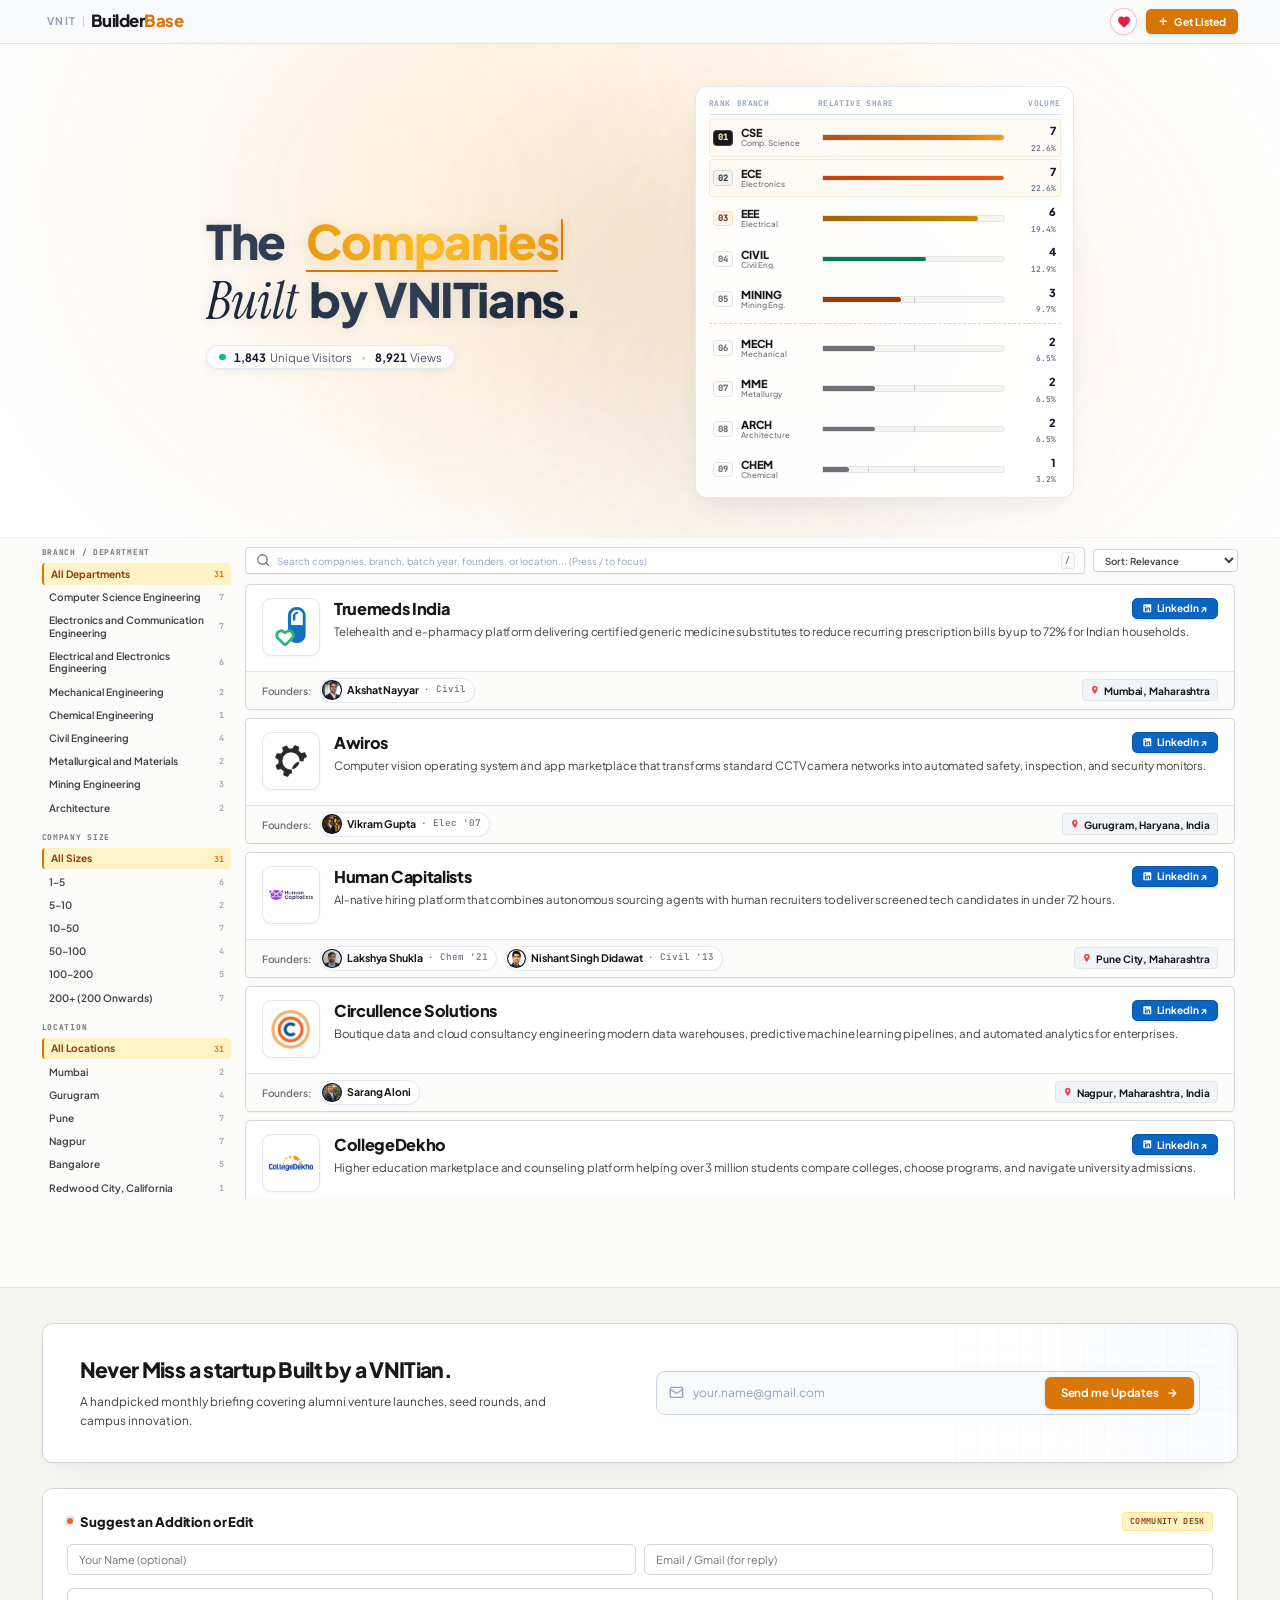
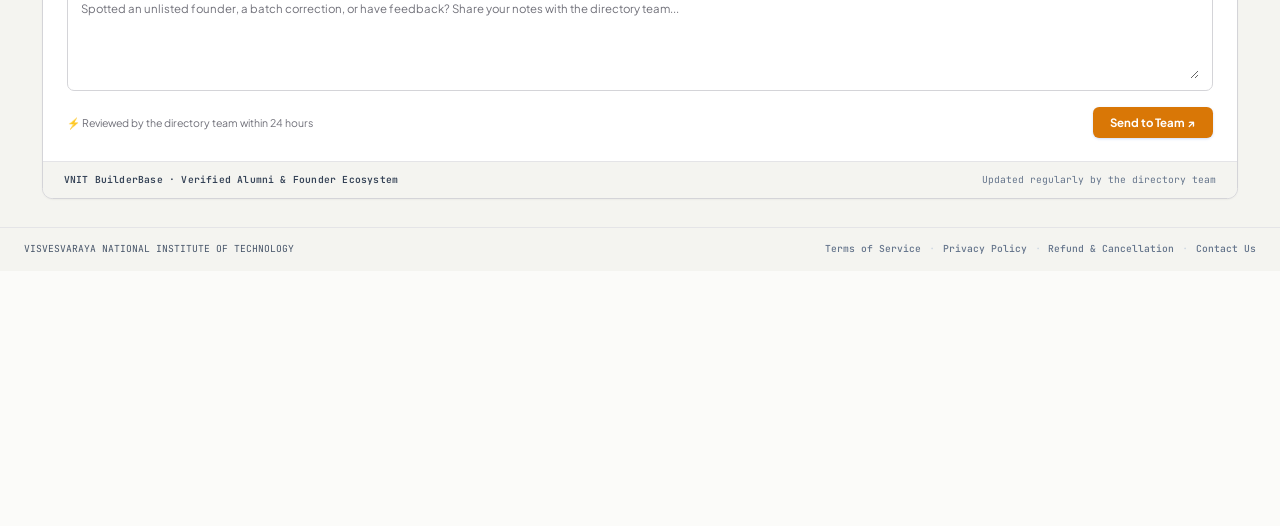
==== index.html @ 27457d44 "Update hero metrics badge, community feedback microcopy, and footer name" ====
<!DOCTYPE html>
<html lang="en">

<head>
  <meta charset="UTF-8">
  <meta name="viewport" content="width=device-width, initial-scale=1.0, viewport-fit=cover">
  <title>VNIT BuilderBase — Startups, Products & Alumni Creators</title>
  <meta name="description"
    content="The definitive discovery base of startups, products, and ventures built by VNIT alumni. Connect with founders in 1 click.">
  <meta name="theme-color" content="#000000">

  <!-- Open Graph -->
  <meta property="og:title" content="VNIT BuilderBase — Startups, Products & Alumni Creators">
  <meta property="og:description"
    content="The definitive discovery base of startups, products, and ventures built by VNIT alumni. Connect with founders in 1 click.">
  <meta property="og:type" content="website">

  <!-- Typography: Plus Jakarta Sans & JetBrains Mono -->
  <link rel="preconnect" href="https://fonts.googleapis.com">
  <link rel="preconnect" href="https://fonts.gstatic.com" crossorigin>
  <link
    href="https://fonts.googleapis.com/css2?family=Instrument+Serif:ital@0;1&family=JetBrains+Mono:wght@400;500;600;700;800&family=Plus+Jakarta+Sans:ital,wght@0,400;0,500;0,600;0,700;0,800;1,400;1,500;1,600;1,700;1,800&display=swap"
    rel="stylesheet">

  <!-- Core Design System Stylesheet -->
  <link rel="stylesheet" href="css/style.css?v=static_headline_vertex_v11">

  <!-- Razorpay Official Checkout SDK -->
  <script src="https://checkout.razorpay.com/v1/checkout.js"></script>
</head>

<body>

  <!-- TOP NAVBAR -->
  <nav class="nav-wrap" aria-label="Main Navigation">
    <div class="nav-inner">
      <div class="nav-left">
        <a href="#" class="brand-home-anchor" id="brandHomeAnchor" onclick="handleBrandHomeClick(event)" aria-label="VNIT BuilderBase Home - Reset Filters">
          <span class="brand-vnit-tag">VNIT</span>
          <span class="brand-product-title">Builder<span class="brand-accent-text">Base</span></span>
        </a>
      </div>
      <div class="nav-actions">
        <button class="btn-support-nav" id="navSupportBtn" onclick="openContributionModal()" title="Support & Keep VNIT Startups Free" aria-label="Support VNIT Startups">
          <svg class="heart-icon-nav" width="16" height="16" viewBox="0 0 24 24" fill="#E11D48" stroke="#E11D48" stroke-width="0.8" aria-hidden="true">
            <path d="M12 21.35l-1.45-1.32C5.4 15.36 2 12.28 2 8.5 2 5.42 4.42 3 7.5 3c1.74 0 3.41.81 4.5 2.09C13.09 3.81 14.76 3 16.5 3 19.48 3 22 5.42 22 8.5c0 3.78-3.4 6.86-8.55 11.54L12 21.35z"/>
          </svg>
        </button>
        <button class="btn-submit btn-submit-nav" id="navSubmitBtn" onclick="openSubmissionModal()">
          <svg width="12" height="12" viewBox="0 0 24 24" fill="none" stroke="currentColor" stroke-width="3"
            stroke-linecap="round" aria-hidden="true">
            <path d="M12 5v14M5 12h14"></path>
          </svg>
          Get Listed
        </button>
      </div>
    </div>
  </nav>

  <!-- HERO WRAPPER WITH PURE SILK GLACIAL AURORA GRADIENT MESH -->
  <div class="hero-wrapper" id="heroWrapper">
    <!-- BACKGROUND AMBIENT STAGE (PURE SMOOTH GLACIAL AURORA GRADIENT + DITHERING NOISE SHIELD) -->
    <div class="ambient-background-stage" id="ambientStage" aria-hidden="true">
      <!-- DITHERING NOISE OVERLAY (PREVENTS GRADIENT BANDING) -->
      <div class="ambient-noise-shield" id="noiseShield"></div>

      <!-- GLACIAL AURORA ORBS (ORGANIC PRIME-NUMBER DURATION CYCLES: 29s, 37s, 43s) -->
      <div class="aurora-orbs-wrap" id="layerAurora">
        <div class="aurora-orb orb-cobalt"></div>
        <div class="aurora-orb orb-cyan"></div>
        <div class="aurora-orb orb-violet"></div>
      </div>

      <!-- INTERACTIVE CURSOR SPOTLIGHT WAKE (HOVERS AND MOVES WITH MOUSE) -->
      <div class="spotlight-wrap" id="layerSpotlight"></div>
    </div>

    <header class="hero-container" id="heroContainer">
      <div class="hero-left-col">
        <h1 class="hero-headline" id="mainHeroHeadline">
          <span class="headline-plane-static headline-word-the" id="planeTop">The</span>
          <span class="headline-dynamic-wrap"><span class="headline-accent-plane" id="heroDynamicWord">Startups</span><span class="hero-typing-caret" id="heroCaret" aria-hidden="true"></span></span><br>
          <span class="headline-plane-static" id="planeBottom"><em class="headline-word-built">Built</em> by VNITians.</span>
        </h1>

        <!-- Live Social Proof Telemetry Badge -->
        <div class="hero-telemetry-badge" id="heroTelemetryBadge">
          <span class="telemetry-live-dot" aria-hidden="true"></span>
          <span class="telemetry-stat"><strong id="uniqueVisitorsCounter">1,843</strong> Unique Visitors</span>
          <span class="telemetry-sep">•</span>
          <span class="telemetry-stat"><strong id="pageViewsCounter">8,995</strong> Views</span>
        </div>
      </div>

      <!-- 9-DEPARTMENT FOUNDER TELEMETRY LEADERBOARD -->
      <section class="hero-leaderboard-wrap" id="heroLeaderboardWrap" aria-label="Startups by Branch Leaderboard">
        <div class="leaderboard-card">
          <div class="leaderboard-col-heads">
            <span>RANK</span>
            <span>BRANCH</span>
            <span>RELATIVE SHARE</span>
            <span class="col-head-r">VOLUME</span>
          </div>

          <div class="leaderboard-list" id="heroLeaderboardList">
            <!-- 01. CSE -->
            <div class="leaderboard-row is-leader">
              <span class="leaderboard-rank rank-01">01</span>
              <div class="leaderboard-branch-info">
                <span class="leaderboard-branch-code">CSE</span>
                <span class="leaderboard-branch-sub">Comp. Science</span>
              </div>
              <div class="leaderboard-track">
                <div class="leaderboard-bar bar-cse" data-pct="100" data-count="7" style="width: 100%;"></div>
              </div>
              <div class="leaderboard-metrics">
                <span class="leaderboard-val-count">7</span><br>
                <span class="leaderboard-val-share">22.6%</span>
              </div>
            </div>

            <!-- 02. ECE -->
            <div class="leaderboard-row is-leader">
              <span class="leaderboard-rank rank-02">02</span>
              <div class="leaderboard-branch-info">
                <span class="leaderboard-branch-code">ECE</span>
                <span class="leaderboard-branch-sub">Electronics</span>
              </div>
              <div class="leaderboard-track">
                <div class="leaderboard-bar bar-ece" data-pct="100" data-count="7" style="width: 100%;"></div>
              </div>
              <div class="leaderboard-metrics">
                <span class="leaderboard-val-count">7</span><br>
                <span class="leaderboard-val-share">22.6%</span>
              </div>
            </div>

            <!-- 03. EEE -->
            <div class="leaderboard-row">
              <span class="leaderboard-rank rank-03">03</span>
              <div class="leaderboard-branch-info">
                <span class="leaderboard-branch-code">EEE</span>
                <span class="leaderboard-branch-sub">Electrical</span>
              </div>
              <div class="leaderboard-track">
                <div class="leaderboard-bar bar-eee" data-pct="85.7" data-count="6" style="width: 85.7%;"></div>
              </div>
              <div class="leaderboard-metrics">
                <span class="leaderboard-val-count">6</span><br>
                <span class="leaderboard-val-share">19.4%</span>
              </div>
            </div>

            <!-- 04. CIVIL -->
            <div class="leaderboard-row">
              <span class="leaderboard-rank rank-standard">04</span>
              <div class="leaderboard-branch-info">
                <span class="leaderboard-branch-code">CIVIL</span>
                <span class="leaderboard-branch-sub">Civil Eng.</span>
              </div>
              <div class="leaderboard-track">
                <div class="leaderboard-bar bar-civil" data-pct="57.1" data-count="4" style="width: 57.1%;"></div>
              </div>
              <div class="leaderboard-metrics">
                <span class="leaderboard-val-count">4</span><br>
                <span class="leaderboard-val-share">12.9%</span>
              </div>
            </div>

            <!-- 05. MINING -->
            <div class="leaderboard-row">
              <span class="leaderboard-rank rank-standard">05</span>
              <div class="leaderboard-branch-info">
                <span class="leaderboard-branch-code">MINING</span>
                <span class="leaderboard-branch-sub">Mining Eng.</span>
              </div>
              <div class="leaderboard-track">
                <div class="leaderboard-bar bar-mining" data-pct="42.9" data-count="3" style="width: 42.9%;"></div>
              </div>
              <div class="leaderboard-metrics">
                <span class="leaderboard-val-count">3</span><br>
                <span class="leaderboard-val-share">9.7%</span>
              </div>
            </div>

            <!-- Dashed Tier Divider -->
            <div class="leaderboard-tier-divider"></div>

            <!-- 06. MECH -->
            <div class="leaderboard-row">
              <span class="leaderboard-rank rank-standard">06</span>
              <div class="leaderboard-branch-info">
                <span class="leaderboard-branch-code">MECH</span>
                <span class="leaderboard-branch-sub">Mechanical</span>
              </div>
              <div class="leaderboard-track">
                <div class="leaderboard-bar bar-mech" data-pct="28.6" data-count="2" style="width: 28.6%;"></div>
              </div>
              <div class="leaderboard-metrics">
                <span class="leaderboard-val-count">2</span><br>
                <span class="leaderboard-val-share">6.5%</span>
              </div>
            </div>

            <!-- 07. MME -->
            <div class="leaderboard-row">
              <span class="leaderboard-rank rank-standard">07</span>
              <div class="leaderboard-branch-info">
                <span class="leaderboard-branch-code">MME</span>
                <span class="leaderboard-branch-sub">Metallurgy</span>
              </div>
              <div class="leaderboard-track">
                <div class="leaderboard-bar bar-mme" data-pct="28.6" data-count="2" style="width: 28.6%;"></div>
              </div>
              <div class="leaderboard-metrics">
                <span class="leaderboard-val-count">2</span><br>
                <span class="leaderboard-val-share">6.5%</span>
              </div>
            </div>

            <!-- 08. ARCH -->
            <div class="leaderboard-row">
              <span class="leaderboard-rank rank-standard">08</span>
              <div class="leaderboard-branch-info">
                <span class="leaderboard-branch-code">ARCH</span>
                <span class="leaderboard-branch-sub">Architecture</span>
              </div>
              <div class="leaderboard-track">
                <div class="leaderboard-bar bar-arch" data-pct="28.6" data-count="2" style="width: 28.6%;"></div>
              </div>
              <div class="leaderboard-metrics">
                <span class="leaderboard-val-count">2</span><br>
                <span class="leaderboard-val-share">6.5%</span>
              </div>
            </div>

            <!-- 09. CHEM -->
            <div class="leaderboard-row">
              <span class="leaderboard-rank rank-standard">09</span>
              <div class="leaderboard-branch-info">
                <span class="leaderboard-branch-code">CHEM</span>
                <span class="leaderboard-branch-sub">Chemical</span>
              </div>
              <div class="leaderboard-track">
                <div class="leaderboard-bar bar-chem" data-pct="14.3" data-count="1" style="width: 14.3%;"></div>
              </div>
              <div class="leaderboard-metrics">
                <span class="leaderboard-val-count">1</span><br>
                <span class="leaderboard-val-share">3.2%</span>
              </div>
            </div>
          </div>
        </div>
      </section>
    </header>
  </div>

  <!-- 3-COLUMN WORKBENCH -->
  <main class="main-workbench" id="mainWorkbench">

    <!-- LEFT FACET FILTER RAIL -->
    <aside class="filter-rail" aria-label="Filters Rail">

      <!-- 1. Branch / Department -->
      <div>
        <div class="filter-group-title">Branch / Department</div>
        <div class="facet-list">
          <div class="facet-item active" onclick="toggleFacet('branch', 'ALL')">
            <span>All Departments</span>
            <span class="facet-count" id="branchAllCount">32</span>
          </div>
          <div class="facet-item" onclick="toggleFacet('branch', 'Computer Science')">
            <span>Computer Science Engineering</span>
            <span class="facet-count" id="branchCSECount">8</span>
          </div>
          <div class="facet-item" onclick="toggleFacet('branch', 'Electronics')">
            <span>Electronics and Communication Engineering</span>
            <span class="facet-count" id="branchECECount">7</span>
          </div>
          <div class="facet-item" onclick="toggleFacet('branch', 'Electrical')">
            <span>Electrical and Electronics Engineering</span>
            <span class="facet-count" id="branchEEECount">6</span>
          </div>
          <div class="facet-item" onclick="toggleFacet('branch', 'Mechanical')">
            <span>Mechanical Engineering</span>
            <span class="facet-count" id="branchMechCount">2</span>
          </div>
          <div class="facet-item" onclick="toggleFacet('branch', 'Chemical')">
            <span>Chemical Engineering</span>
            <span class="facet-count" id="branchChemCount">1</span>
          </div>
          <div class="facet-item" onclick="toggleFacet('branch', 'Civil')">
            <span>Civil Engineering</span>
            <span class="facet-count" id="branchCivilCount">4</span>
          </div>
          <div class="facet-item" onclick="toggleFacet('branch', 'Metallurgy')">
            <span>Metallurgical and Materials</span>
            <span class="facet-count" id="branchMetCount">2</span>
          </div>
          <div class="facet-item" onclick="toggleFacet('branch', 'Mining')">
            <span>Mining Engineering</span>
            <span class="facet-count" id="branchMiningCount">3</span>
          </div>
          <div class="facet-item" onclick="toggleFacet('branch', 'Architecture')">
            <span>Architecture</span>
            <span class="facet-count" id="branchArchCount">2</span>
          </div>
        </div>
      </div>

      <!-- 2. Company Size -->
      <div>
        <div class="filter-group-title">Company Size</div>
        <div class="facet-list">
          <div class="facet-item active" onclick="toggleFacet('team', 'ALL')">
            <span>All Sizes</span>
            <span class="facet-count" id="teamAllCount">32</span>
          </div>
          <div class="facet-item" onclick="toggleFacet('team', '1-5')">
            <span>1–5</span>
            <span class="facet-count" id="team15Count">6</span>
          </div>
          <div class="facet-item" onclick="toggleFacet('team', '5-10')">
            <span>5–10</span>
            <span class="facet-count" id="team510Count">2</span>
          </div>
          <div class="facet-item" onclick="toggleFacet('team', '10-50')">
            <span>10–50</span>
            <span class="facet-count" id="team1050Count">8</span>
          </div>
          <div class="facet-item" onclick="toggleFacet('team', '50-100')">
            <span>50–100</span>
            <span class="facet-count" id="team50100Count">4</span>
          </div>
          <div class="facet-item" onclick="toggleFacet('team', '100-200')">
            <span>100–200</span>
            <span class="facet-count" id="team100200Count">5</span>
          </div>
          <div class="facet-item" onclick="toggleFacet('team', '200+')">
            <span>200+ (200 Onwards)</span>
            <span class="facet-count" id="team200Count">7</span>
          </div>
        </div>
      </div>

      <!-- 3. Location -->
      <div>
        <div class="filter-group-title">Location</div>
        <div class="facet-list">
          <div class="facet-item active" onclick="toggleFacet('location', 'ALL')">
            <span>All Locations</span>
            <span class="facet-count" id="locAllCount">32</span>
          </div>
          <div class="facet-item" onclick="toggleFacet('location', 'Mumbai')">
            <span>Mumbai</span>
            <span class="facet-count" id="locMumbaiCount">2</span>
          </div>
          <div class="facet-item" onclick="toggleFacet('location', 'Gurugram')">
            <span>Gurugram</span>
            <span class="facet-count" id="locGurugramCount">4</span>
          </div>
          <div class="facet-item" onclick="toggleFacet('location', 'Pune')">
            <span>Pune</span>
            <span class="facet-count" id="locPuneCount">8</span>
          </div>
          <div class="facet-item" onclick="toggleFacet('location', 'Nagpur')">
            <span>Nagpur</span>
            <span class="facet-count" id="locNagpurCount">7</span>
          </div>
          <div class="facet-item" onclick="toggleFacet('location', 'Bangalore')">
            <span>Bangalore</span>
            <span class="facet-count" id="locBangaloreCount">6</span>
          </div>
          <div class="facet-item" onclick="toggleFacet('location', 'Redwood City, California')">
            <span>Redwood City, California</span>
            <span class="facet-count" id="locRedwoodCount">1</span>
          </div>
        </div>
      </div>

    </aside>

    <!-- CENTER STREAM (Stage 1 Cards Feed) -->
    <section class="stream-container">
      
      <!-- CONTEXTUAL SEARCH & SORT TOOLBAR ON TOP OF STAGE 1 LIST -->
      <div class="stream-toolbar">
        <div class="stream-search-wrap">
          <div class="stream-search-icon">
            <svg width="16" height="16" viewBox="0 0 24 24" fill="none" stroke="currentColor" stroke-width="2.2"
              stroke-linecap="round" stroke-linejoin="round">
              <circle cx="11" cy="11" r="8"></circle>
              <line x1="21" y1="21" x2="16.65" y2="16.65"></line>
            </svg>
          </div>
          <input type="text" id="searchInput" class="stream-search-input"
            placeholder="Search companies, branch, batch year, founders, or location... (Press / to focus)"
            oninput="executeSearch()" autocomplete="off">
          <kbd class="stream-search-kbd">/</kbd>
        </div>

        <div class="mobile-controls-row">
          <!-- Mobile Filter Trigger -->
          <button class="btn-filter-mobile" id="mobileFilterTriggerBtn" onclick="openMobileFilterModal()">
            <svg width="18" height="18" viewBox="0 0 24 24" fill="none" stroke="currentColor" stroke-width="2"><line x1="4" y1="21" x2="4" y2="14"></line><line x1="4" y1="10" x2="4" y2="3"></line><line x1="12" y1="21" x2="12" y2="12"></line><line x1="12" y1="8" x2="12" y2="3"></line><line x1="20" y1="21" x2="20" y2="16"></line><line x1="20" y1="12" x2="20" y2="3"></line><line x1="1" y1="14" x2="7" y2="14"></line><line x1="9" y1="8" x2="15" y2="8"></line><line x1="17" y1="16" x2="23" y2="16"></line></svg>
            Filters <span id="mobileActiveCount" style="background:#E2E8F0; padding:2px 6px; border-radius:6px; font-size:12px; margin-left:4px; display:none;">0</span>
          </button>

          <div class="stream-sort-wrap">
            <select class="sort-select" id="sortSelect" onchange="handleSortChange(this.value)">
              <option value="relevance">Sort: Relevance</option>
              <option value="latest">Sort: Latest to Oldest</option>
              <option value="oldest">Sort: Oldest to Latest</option>
              <option value="alphabetical">Sort: Alphabetical (A-Z)</option>
            </select>
          </div>
        </div>
      </div>

      <div class="stream-cards-list" id="cardsContainer">
        <!-- Injected via JavaScript Render Engine -->
      </div>
    </section>

    <!-- 3. RIGHT STAGE 2 IN-PLACE INSPECTION PANE (Desktop Side-Column / Mobile Native Bottom Sheet) -->
    <aside class="inspection-column" id="inspectionDrawer" aria-label="Startup Details Inspection Panel" onclick="if (event.target === this) closeDrawer();">
      <div class="inspection-column-inner" id="drawerSheet" onclick="event.stopPropagation();">
        <div class="stage2-grip" aria-hidden="true" onclick="if (window.innerWidth <= 960) closeDrawer();"></div>
        <!-- Header -->
        <div class="stage2-header" id="drawerHeader">
          <div id="drawerTitleBlock" style="display: flex; align-items: center; gap: 14px;">
            <div id="stage2LogoTile" class="card-monogram-tile" style="width: 46px; height: 46px; flex-shrink: 0; background: #FFFFFF; padding: 4px; border: 1px solid #E2E8F0; border-radius: 8px;">
              <img id="stage2LogoImg" src="./assets/logos/truemeds-india.png" alt="Company Logo" class="card-logo-img" style="object-fit: contain; width: 100%; height: 100%;">
            </div>
            <div>
              <h2 class="stage2-title" id="stage2Title">Truemeds India</h2>
            </div>
          </div>
          <button class="stage2-close-btn" onclick="closeDrawer()" title="Close Inspection (Esc)">✕</button>
        </div>

        <!-- Body -->
        <div class="stage2-body" id="drawerBodyContent">
          <!-- Injected dynamically via renderDrawer() -->
        </div>

        <!-- Footer -->
        <div class="stage2-footer" id="drawerFooterContent">
          <!-- Injected dynamically via renderDrawer() -->
        </div>
      </div>
    </aside>

  </main>

  <!-- DEDICATED COMMUNITY ECOSYSTEM DOCK (Attached at the end) -->
  <footer class="ecosystem-dock-section" id="communityDock">
    <div class="ecosystem-dock-inner">

      <!-- 1. The VNIT Dispatch (Newsletter Callout - Architectural Studio Ledger) -->
      <div class="studio-dispatch-card" id="newsletterCard">
        <!-- Left: Editorial Context & Narrative -->
        <div class="dispatch-left" id="dispatchLeftContent">
          <h2 class="dispatch-title">Never Miss a startup Built by a VNITian.</h2>
          <p class="dispatch-sub" id="dispatchSubText">
            A handpicked monthly briefing covering alumni venture launches, seed rounds, and campus innovation.
          </p>
        </div>

        <!-- Right: Architectural Action Capsule -->
        <div class="dispatch-right" id="dispatchRightContent">
          <!-- Active Form Capsule (Architecture 1: Adaptive Morph) -->
          <form class="dispatch-capsule" id="newsletterFormCapsule" onsubmit="handleNewsletterSubmit(event)">
            <div class="dispatch-input-wrap">
              <div class="dispatch-icon" aria-hidden="true">
                <svg width="17" height="17" viewBox="0 0 24 24" fill="none" stroke="currentColor" stroke-width="2" stroke-linecap="round" stroke-linejoin="round">
                  <rect width="20" height="16" x="2" y="4" rx="2"></rect>
                  <path d="m22 7-8.97 5.7a1.94 1.94 0 0 1-2.06 0L2 7"></path>
                </svg>
              </div>
              <input type="email" id="newsletterEmail" class="dispatch-input" required
                placeholder="your.name@gmail.com" autocomplete="email">
            </div>
            <button type="submit" class="dispatch-action-btn" id="newsletterSubmitBtn">
              <span>Send me Updates</span>
              <svg width="14" height="14" viewBox="0 0 24 24" fill="none" stroke="currentColor" stroke-width="2.5"><path d="M5 12h14M12 5l7 7-7 7"></path></svg>
            </button>
          </form>
        </div>

        <!-- Confirmed In-Situ State (Shows ONLY REGISTRATION CONFIRMED & You're on the list.) -->
        <div class="dispatch-success-slate" id="newsletterSuccessState">
          <div class="dispatch-success-kicker">
            <span class="dispatch-success-dot"></span>
            <span>REGISTRATION CONFIRMED</span>
          </div>
          <div class="dispatch-success-title">You're on the list.</div>
          <button type="button" class="dispatch-change-email-btn" onclick="resetNewsletterForm()">Change email</button>
        </div>
      </div>

      <!-- 2. Finalized Variation 14: Unified Split Command Dock -->
      <div class="unified-dock-card">
        <div class="dock-split-body">
          
          <!-- Suggest an Addition or Edit (Community & Directory Team Flow) -->
          <div class="dock-left-panel">
            <div class="dock-panel-header">
              <div class="dock-panel-title">
                <span class="dock-dot-indicator blue"></span>
                <span>Suggest an Addition or Edit</span>
              </div>
              <span class="dock-badge-pill blue">COMMUNITY DESK</span>
            </div>

            <!-- Step 1: Identity Row (Name & Email) -->
            <div class="dock-meta-row">
              <input type="text" id="feedbackName" class="dock-sub-input" placeholder="Your Name (optional)">
              <input type="email" id="feedbackEmail" class="dock-sub-input" placeholder="Email / Gmail (for reply)">
            </div>

            <!-- Step 2: Message Canvas -->
            <div class="hero-compose-box">
              <textarea id="feedbackInput" class="dock-hero-textarea" rows="4" placeholder="Spotted an unlisted founder, a batch correction, or have feedback? Share your notes with the directory team..."></textarea>
            </div>

            <!-- Step 3: Action Row (Hint + Send Button) -->
            <div class="dock-action-row">
              <span class="dock-action-hint">⚡ Reviewed by the directory team within 24 hours</span>
              <button type="button" class="dock-anchored-btn" onclick="sendMakerFeedback()">
                Send to Team ↗
              </button>
            </div>
          </div>

        </div>

        <!-- INTEGRATED BASEMENT STRIP -->
        <div class="dock-basement-strip">
          <span class="dock-basement-tag">VNIT BuilderBase · Verified Alumni &amp; Founder Ecosystem</span>
          <span class="dock-basement-sub">Updated regularly by the directory team</span>
        </div>
      </div>

    </div>

    <!-- Institutional Footer Bar with Compliance Links -->
    <div class="site-footer">
      <div class="footer-inner">
        <div class="footer-institution">VISVESVARAYA NATIONAL INSTITUTE OF TECHNOLOGY</div>
        <div class="footer-legal-links">
          <a href="javascript:void(0)" onclick="openLegalModal('terms')">Terms of Service</a>
          <span class="footer-dot" aria-hidden="true">•</span>
          <a href="javascript:void(0)" onclick="openLegalModal('privacy')">Privacy Policy</a>
          <span class="footer-dot" aria-hidden="true">•</span>
          <a href="javascript:void(0)" onclick="openLegalModal('refund')">Refund & Cancellation</a>
          <span class="footer-dot" aria-hidden="true">•</span>
          <a href="javascript:void(0)" onclick="openLegalModal('contact')">Contact Us</a>
        </div>
      </div>
    </div>
  </footer>

  <!-- SUBMISSION MODAL (Variation 01: Architectural Studio Ledger) -->
  <div class="modal-backdrop" id="submissionModal" onclick="closeSubmissionModal(event)">
    <div class="modal-container modal-studio" role="dialog" aria-modal="true" aria-labelledby="submissionModalTitle"
      onclick="event.stopPropagation()">
      <button type="button" class="studio-close-btn" onclick="closeSubmissionModal()" aria-label="Close">&times;</button>

      <!-- Left Rail: Architectural Context (No Quality Verified block) -->
      <div class="studio-left">
        <div>
          <h2 class="studio-title" id="submissionModalTitle">Get your startup listed. 30 seconds.</h2>
          <p class="studio-sub" id="submissionModalSub">Takes under 30 seconds. Join 30+ alumni founders putting VNIT on the global startup frontier.</p>
        </div>
      </div>

      <!-- Right Rail: Form and In-Situ Success Transition -->
      <div class="studio-right">
        <!-- Step 1: four details, top to bottom -->
        <form id="submissionForm" onsubmit="handleStartupSubmission(event)">
          <!-- Honeypot -->
          <input type="text" id="anti_spam_fax" style="display:none;" tabindex="-1" autocomplete="off">

          <div class="studio-group">
            <div class="studio-label-row">
              <label class="studio-label" for="sub_name">Your name</label>
              <span class="studio-hint">01</span>
            </div>
            <input type="text" id="sub_name" class="studio-input" required maxlength="80" autocomplete="name"
              placeholder="e.g. Rahul Sharma">
          </div>

          <div class="studio-group">
            <div class="studio-label-row">
              <label class="studio-label" for="sub_company_name">Startup name</label>
              <span class="studio-hint">02</span>
            </div>
            <input type="text" id="sub_company_name" class="studio-input" required maxlength="120"
              autocomplete="organization" placeholder="e.g. Orbital Dynamics">
          </div>

          <div class="studio-group">
            <div class="studio-label-row">
              <label class="studio-label" for="sub_website">Website link</label>
              <span class="studio-hint">03</span>
            </div>
            <input type="text" inputmode="url" id="sub_website" class="studio-input" required maxlength="200"
              autocomplete="url" placeholder="orbitaldynamics.space" oninput="this.setCustomValidity('')">
          </div>

          <div class="studio-group">
            <div class="studio-label-row">
              <label class="studio-label" for="sub_email">Your Gmail / email</label>
              <span class="studio-hint">04</span>
            </div>
            <input type="email" id="sub_email" class="studio-input" required maxlength="120" autocomplete="email"
              placeholder="rahul@gmail.com">
          </div>

          <div class="form-error" id="submissionError" role="alert" hidden></div>

          <button type="submit" class="studio-btn" id="submitFormBtn">
            <span>Submit for Listing</span>
            <svg width="14" height="14" viewBox="0 0 24 24" fill="none" stroke="currentColor" stroke-width="2.5"><path d="M5 12h14M12 5l7 7-7 7"></path></svg>
          </button>
        </form>

        <!-- Step 2: confirmation, shown in place of the form -->
        <div class="submit-success" id="submissionSuccess" hidden>
          <!-- Visual Trust Symbol 1: Encapsulated Emerald Checkmark with soft halo -->
          <div class="submit-success-icon" aria-hidden="true">
            <svg width="24" height="24" viewBox="0 0 24 24" fill="none" stroke="currentColor" stroke-width="2.8"
              stroke-linecap="round" stroke-linejoin="round">
              <path d="M4.5 12.75l6 6 9-11.5"></path>
            </svg>
          </div>

          <!-- Personal Warm Gratitude -->
          <div class="submit-success-head">
            <h3 class="submit-success-title" id="submissionSuccessTitle">Thanks!</h3>
            <p class="submit-success-meta" id="submissionSuccessMeta">We've received <strong class="submit-success-company" id="submissionSuccessCompany">Your Startup</strong>. We'll verify your details and email you once your company is live.</p>
          </div>

          <!-- 3-Stage Progress Timeline / Stepper -->
          <div class="submission-stepper" aria-label="Submission progress lifecycle">
            <div class="stepper-step step-done">
              <div class="step-badge" title="Completed">
                <svg width="11" height="11" viewBox="0 0 24 24" fill="none" stroke="currentColor" stroke-width="3.2" stroke-linecap="round" stroke-linejoin="round">
                  <path d="M5 13l4 4L19 7"></path>
                </svg>
              </div>
              <div class="step-name">Submitted</div>
            </div>
            <div class="stepper-connector connector-done"></div>
            <div class="stepper-step step-active">
              <div class="step-badge" title="In Progress">
                <span class="step-pulse-dot"></span>
              </div>
              <div class="step-name">Review</div>
            </div>
            <div class="stepper-connector connector-pending"></div>
            <div class="stepper-step step-pending">
              <div class="step-badge" title="Upcoming">
                <svg width="11" height="11" viewBox="0 0 24 24" fill="none" stroke="currentColor" stroke-width="2.2" stroke-linecap="round" stroke-linejoin="round">
                  <circle cx="12" cy="12" r="10"></circle>
                  <path d="M12 2a14.5 14.5 0 0 0 0 20 14.5 14.5 0 0 0 0-20"></path>
                  <path d="M2 12h20"></path>
                </svg>
              </div>
              <div class="step-name">Published Live</div>
            </div>
          </div>

          <!-- Direct Notification Channel Card -->
          <div class="submission-email-card">
            <div class="email-card-icon" aria-hidden="true">
              <svg width="18" height="18" viewBox="0 0 24 24" fill="none" stroke="currentColor" stroke-width="2" stroke-linecap="round" stroke-linejoin="round">
                <rect width="20" height="16" x="2" y="4" rx="2"></rect>
                <path d="m22 7-8.97 5.7a1.94 1.94 0 0 1-2.06 0L2 7"></path>
              </svg>
            </div>
            <div class="email-card-body">
              <div class="email-card-label">Direct Notification Channel</div>
              <div class="email-card-target" id="submissionSuccessEmail">you@gmail.com</div>
              <div class="email-card-hint">We'll email you here once your company is live.</div>
            </div>
          </div>

          <!-- Terminal Action Button -->
          <button type="button" class="studio-btn" id="submissionDoneBtn" onclick="closeSubmissionModal()">
            Done · Explore Directory
          </button>
        </div>
      </div>
    </div>
  </div>

  <!-- AWWWARDS CURSOR-FOLLOWING BRANCH INSPECTOR (DESKTOP) - VARIATION 04 APPLE NOTCH -->
  <aside id="branchHoverInspector" class="branch-hover-inspector" aria-hidden="true">
    <div class="bhi-notch"></div>
    <div class="bhi-list" id="bhiList">
      <!-- Injected startup names & logos only -->
    </div>
  </aside>

  <!-- JAVASCRIPT APPLICATION CORE -->
  <!-- Core Client Application Engine -->
  <script src="js/app.js?v=static_headline_vertex_v11"></script>

  <!-- MOBILE SIDE-BY-SIDE FILTER DRAWER (Left Slide-in Architecture) -->
  <div class="mobile-filter-overlay" id="mfOverlay" onclick="closeMobileFilterModal()"></div>
  <div class="mobile-filter-modal" id="mfModal" role="dialog" aria-modal="true" aria-label="Filters & Sorting">
    <div class="mf-header">
      <span class="mf-header-title">Filters & Sorting</span>
      <button type="button" class="mf-close" onclick="closeMobileFilterModal()" aria-label="Close filters">×</button>
    </div>
    
    <div class="mf-body">
      <!-- Left: Gray Background Tabs (Partition 1 with square brackets) -->
      <div class="mf-tabs-left" id="mfTabsList">
        <!-- Rendered via JS -->
      </div>
      
      <!-- Right: Continuous Checkbox Options (Partition 2) -->
      <div class="mf-options-right" id="mfOptionsList">
        <!-- Rendered via JS -->
      </div>
    </div>
    
    <div class="mf-footer">
      <button type="button" class="mf-btn-clear" onclick="clearMobileFilters()">Clear</button>
      <button type="button" class="mf-btn-apply" onclick="applyMobileFilters()">Show Results</button>
    </div>
  </div>

  <!-- FOUNDER PHOTO LIGHTBOX MODAL (Stage 2 Photo Preview) -->
  <div class="founder-photo-modal-backdrop" id="founderPhotoModal" role="dialog" aria-modal="true" aria-label="Founder Photo Preview" onclick="closeFounderPhotoModal(event)">
    <div class="founder-photo-modal-dialog" onclick="event.stopPropagation()">
      <button type="button" class="founder-photo-modal-close" onclick="closeFounderPhotoModal()" aria-label="Close photo preview">✕</button>
      <div class="founder-photo-modal-frame">
        <img id="founderPhotoModalImg" src="" alt="Founder Photo" class="founder-photo-modal-img">
      </div>
      <div class="founder-photo-modal-caption">
        <div class="founder-photo-modal-name" id="founderPhotoModalName"></div>
        <div class="founder-photo-modal-meta" id="founderPhotoModalMeta"></div>
      </div>
    </div>
  </div>

  <!-- CONTRIBUTION MODAL (Centered Modal on Desktop, Native Bottom Sheet on Mobile) -->
  <div class="contrib-modal-backdrop" id="contribModal" role="dialog" aria-modal="true" aria-label="Support VNIT Startups" onclick="handleContribBackdropClick(event)">
    <div class="contrib-modal-dialog" id="contribModalDialog">
      <!-- Mobile Pill Drag Handle -->
      <div class="contrib-sheet-handle" aria-hidden="true"></div>
      
      <!-- Close Button -->
      <button type="button" class="contrib-close-btn" onclick="closeContributionModal()" aria-label="Close contribution window">×</button>

      <div class="contrib-modal-body">
        <h3 class="dock-contribute-headline">
          Keep the Website <span class="dock-headline-highlight">100% Free and Updated</span> so VNITians Can Always Discover and Connect with Founders.
        </h3>

        <!-- Layout 1: Vertical Power Stack (Tiers & Reasons) -->
        <div class="dock-tiers-stack">
          <!-- Tier 1: ₹50 -->
          <div class="dock-tier-row" onclick="selectDonationAmt(50, this)">
            <div class="dock-tier-left">
              <div class="dock-tier-radio"><div class="dock-tier-radio-dot"></div></div>
              <span class="dock-tier-amt">₹50</span>
            </div>
            <span class="dock-tier-reason">Adds 2 new startups</span>
          </div>

          <!-- Tier 2: ₹150 (Default / Popular) -->
          <div class="dock-tier-row is-active" onclick="selectDonationAmt(150, this)">
            <div class="dock-tier-left">
              <div class="dock-tier-radio"><div class="dock-tier-radio-dot"></div></div>
              <span class="dock-tier-amt">₹150</span>
            </div>
            <span class="dock-tier-reason">Covers 1 week of server</span>
            <span class="dock-tier-badge">Popular</span>
          </div>

          <!-- Tier 3: ₹500 -->
          <div class="dock-tier-row" onclick="selectDonationAmt(500, this)">
            <div class="dock-tier-left">
              <div class="dock-tier-radio"><div class="dock-tier-radio-dot"></div></div>
              <span class="dock-tier-amt">₹500</span>
            </div>
            <span class="dock-tier-reason">Backs 1 month of servers and updates</span>
          </div>

          <!-- Tier 4: Custom -->
          <div class="dock-tier-row" id="dockCustomRow" onclick="selectCustomDonation(this)">
            <div class="dock-tier-left">
              <div class="dock-tier-radio"><div class="dock-tier-radio-dot"></div></div>
              <span class="dock-tier-amt">Custom</span>
            </div>
            <span class="dock-tier-reason" id="dockCustomReasonLabel">Enter any amount (₹)...</span>
          </div>

          <div class="dock-custom-input-wrap" id="dockCustomInputWrap">
            <input type="number" class="dock-custom-input" id="dockCustomAmtInput" placeholder="Enter amount in ₹ (e.g. 250)" oninput="updateCustomDonationVal(this.value)">
          </div>
        </div>

        <!-- Dynamic Action Button -->
        <a href="javascript:void(0)" onclick="triggerUpiPay()" class="dock-btn-support" id="dockSupportBtn">
          Pay ₹150 via Any UPI App ↗
        </a>

        <!-- Finalized Reassurance Micro-Line -->
        <div class="dock-support-trust-row">
          <span style="color:#10B981;font-size:12px;">🛡️</span>
          <span>100% goes directly to server hosting & adding new startups</span>
        </div>
      </div>
    </div>
  </div>

  <!-- LEGAL & COMPLIANCE MODAL (Razorpay Compliance & Platform Documentation) -->
  <div class="legal-modal-backdrop" id="legalModal" role="dialog" aria-modal="true" aria-label="Legal & Platform Policies" onclick="handleLegalBackdropClick(event)">
    <div class="legal-modal-dialog" id="legalModalDialog" onclick="event.stopPropagation()">
      <div class="legal-modal-header">
        <div class="legal-modal-title-wrap">
          <span class="legal-modal-kicker">Platform Documentation</span>
          <h2 class="legal-modal-title" id="legalModalTitle">Terms of Service</h2>
        </div>
        <button type="button" class="legal-close-btn" onclick="closeLegalModal()" aria-label="Close legal modal">✕</button>
      </div>

      <!-- Tab Navigation -->
      <div class="legal-tabs-bar" role="tablist">
        <button type="button" class="legal-tab-btn is-active" id="legalTabTerms" onclick="switchLegalTab('terms')">Terms of Service</button>
        <button type="button" class="legal-tab-btn" id="legalTabPrivacy" onclick="switchLegalTab('privacy')">Privacy Policy</button>
        <button type="button" class="legal-tab-btn" id="legalTabRefund" onclick="switchLegalTab('refund')">Refund &amp; Cancellation</button>
        <button type="button" class="legal-tab-btn" id="legalTabContact" onclick="switchLegalTab('contact')">Contact Us</button>
      </div>

      <!-- Tab Content Panes -->
      <div class="legal-modal-body">
        <!-- 1. Terms Pane -->
        <div class="legal-tab-pane is-active" id="paneTerms">
          <div class="legal-section">
            <h4 class="legal-h4">1. Acceptance of Terms</h4>
            <p class="legal-p">By accessing or using VNIT BuilderBase (accessible at <code>vnit-builderbase.vercel.app</code>), you agree to be bound by these Terms of Service. If you do not agree with any part of these terms, please do not use the directory.</p>
          </div>
          <div class="legal-section">
            <h4 class="legal-h4">2. Platform Purpose &amp; Scope</h4>
            <p class="legal-p">VNIT BuilderBase is an independent community initiative designed to discover, celebrate, and connect startup ventures, digital products, and innovations founded or co-founded by alumni of Visvesvaraya National Institute of Technology (VNIT), Nagpur. It serves exclusively as a discovery and networking bridge between founders, students, operators, and ecosystem builders.</p>
          </div>
          <div class="legal-section">
            <h4 class="legal-h4">3. Directory Submissions &amp; Verification</h4>
            <p class="legal-p">Founders and community members may submit companies for inclusion via the submission portal. All submissions undergo manual review for accuracy before publishing. We reserve the right to decline or remove any listing that is fraudulent, misleading, or fails to meet community standards.</p>
          </div>
          <div class="legal-section">
            <h4 class="legal-h4">4. Intellectual Property</h4>
            <p class="legal-p">All brand logos, trademarks, and registered names displayed on the directory remain the intellectual property of their respective corporate owners. Their display on VNIT BuilderBase is strictly for editorial, informational, and identification purposes.</p>
          </div>
          <div class="legal-section">
            <h4 class="legal-h4">5. Limitation of Liability</h4>
            <p class="legal-p">VNIT BuilderBase is provided "as is" without warranties of any kind. We do not endorse any individual venture or guarantee investment or business outcomes resulting from directory connections.</p>
          </div>
        </div>

        <!-- 2. Privacy Pane -->
        <div class="legal-tab-pane" id="panePrivacy">
          <div class="legal-section">
            <h4 class="legal-h4">1. Information We Collect</h4>
            <p class="legal-p">We collect only information voluntarily submitted through our forms: company name, founder names, graduation batch/department, official website URLs, and submission contact emails. If you subscribe to our monthly dispatch, your email is securely stored solely for receiving updates.</p>
          </div>
          <div class="legal-section">
            <h4 class="legal-h4">2. Payment Security &amp; Processing</h4>
            <p class="legal-p">Voluntary contributions made on VNIT BuilderBase are handled entirely through <strong>Razorpay Payment Gateway (PCI-DSS Level 1 Compliant)</strong>. <strong>We do not collect, store, or have access to any sensitive banking credentials, card numbers, or UPI PINs.</strong> All transactions are end-to-end encrypted under RBI and NPCI payment security standards.</p>
          </div>
          <div class="legal-section">
            <h4 class="legal-h4">3. How We Use Information</h4>
            <p class="legal-p">Information provided is used strictly to maintain the directory, verify alumni status, and communicate status updates regarding your company profile. We never sell, rent, monetize, or share your contact information with external marketing agencies.</p>
          </div>
          <div class="legal-section">
            <h4 class="legal-h4">4. Analytics &amp; Cookies</h4>
            <p class="legal-p">We use lightweight, privacy-friendly telemetry to monitor aggregate visitor counts and department engagement. No cross-site profiling or invasive ad-trackers are utilized on this platform.</p>
          </div>
        </div>

        <!-- 3. Refund Pane -->
        <div class="legal-tab-pane" id="paneRefund">
          <div class="legal-section">
            <h4 class="legal-h4">1. Nature of Voluntary Contributions</h4>
            <p class="legal-p">VNIT BuilderBase is a free community platform. All financial contributions made through our support modal are voluntary micro-donations dedicated 100% to cloud server hosting, domain fees, and continuous data updates.</p>
          </div>
          <div class="legal-section">
            <h4 class="legal-h4">2. Digital Service Delivery</h4>
            <p class="legal-p">All services and listing verifications are digital. Submission receipts and listings are delivered and verified electronically within 24 to 48 hours of review.</p>
          </div>
          <div class="legal-section">
            <h4 class="legal-h4">3. Refund Request Window (7 Days)</h4>
            <p class="legal-p">If you made a voluntary contribution by mistake, in an unintended amount, or without authorization, you are entitled to a full refund. You may request a refund within <strong>7 calendar days</strong> from the date of the transaction.</p>
          </div>
          <div class="legal-section">
            <h4 class="legal-h4">4. Refund Timeline &amp; Processing</h4>
            <p class="legal-p">To initiate a refund, please send an email to <strong><a href="mailto:vnitbuilderbase@gmail.com" class="legal-email-link">vnitbuilderbase@gmail.com</a></strong> with your <strong>Razorpay Payment ID</strong> and transaction date. Upon receipt, our team will review and approve the refund within 24 hours. The funds will be credited back to your original payment source (UPI account, Bank Account, or Card) within <strong>5 to 7 business days</strong> via Razorpay.</p>
          </div>
        </div>

        <!-- 4. Contact Pane -->
        <div class="legal-tab-pane" id="paneContact">
          <div class="legal-contact-grid">
            <div class="legal-contact-card">
              <span class="legal-contact-icon">📧</span>
              <div class="legal-contact-label">Official Support &amp; Inquiries</div>
              <a href="mailto:vnitbuilderbase@gmail.com" class="legal-contact-val">vnitbuilderbase@gmail.com</a>
              <span class="legal-contact-sub">Direct channel for all inquiries</span>
            </div>
            <div class="legal-contact-card">
              <span class="legal-contact-icon">📍</span>
              <div class="legal-contact-label">Operating Address</div>
              <div class="legal-contact-val" style="font-size:13px; line-height:1.4;">VNIT Campus, South Ambazari Road, Nagpur, Maharashtra 440010, India</div>
              <span class="legal-contact-sub">Community Ecosystem Platform</span>
            </div>
            <div class="legal-contact-card">
              <span class="legal-contact-icon">🛡️</span>
              <div class="legal-contact-label">Grievance &amp; Compliance Desk</div>
              <div class="legal-contact-val">Team VNIT BuilderBase</div>
              <span class="legal-contact-sub">Contact desk: <a href="mailto:vnitbuilderbase@gmail.com" style="color:var(--action-primary);">vnitbuilderbase@gmail.com</a></span>
            </div>
            <div class="legal-contact-card">
              <span class="legal-contact-icon">⏰</span>
              <div class="legal-contact-label">Operational Hours</div>
              <div class="legal-contact-val">Mon – Fri, 9:00 AM – 6:00 PM IST</div>
              <span class="legal-contact-sub">Response within 24–48 hours</span>
            </div>
          </div>
        </div>

      </div>
    </div>
  </div>

</body>

</html>
---- css/style.css ----
/* ==========================================================================
   VNIT STARTUPS DIRECTORY — CORE DESIGN SYSTEM & COMPONENT STYLESHEET
   Architecture: Split Modular Asset with Unified Section Anchors
   Generated with strict preservation of all tokens, themes, and animations.
   ========================================================================== */

    :root {
      --font-primary: 'Plus Jakarta Sans', -apple-system, BlinkMacSystemFont, 'Segoe UI', Roboto, sans-serif;
      --font-mono: 'JetBrains Mono', ui-monospace, Menlo, Monaco, Consolas, monospace;

      /* SURFACES (Solution 1: Architectural Foundry & Warm Stone) */
      --surface-canvas: #FBFBF9;
      --surface-card: #FFFFFF;
      --surface-card-subtle: #FBFBF9;
      --surface-elevated: #F4F4F0;

      /* BLUEPRINT GRID CANVAS */
      --grid-line: #E4E4E7;
      --grid-size: 28px;

      /* INK HIERARCHY (WCAG AAA) */
      --ink-primary: #18181B;
      /* Deep Carbon 900 */
      --ink-secondary: #3F3F46;
      /* Warm Zinc 700 */
      --ink-muted: #71717A;
      /* Warm Zinc 500 */
      --ink-subtle: #A1A1AA;
      /* Warm Zinc 400 */

      /* CRISP 1PX HAIRLINE BORDERS */
      --border-subtle: #E4E4E7;
      --border-card: #D4D4D8;
      --border-hover: #18181B;

      /* 10% VIBRANT INTERACTION TOKENS (BURNISHED TECHNICAL AMBER) */
      --action-primary: #D97706;
      --action-primary-bg: #D97706;
      --action-primary-hover: #B45309;
      --action-primary-text: #FFFFFF;
      --cobalt-tint-bg: #FEF3C7;
      --cobalt-tint-border: #FDE68A;
      --cobalt-tint-text: #92400E;

      /* 3D DEPTH LAB: REAL-TIME LIGHTING & DEPTH TOKENS (STATIC HEADLINE CHROME) */
      --tilt-power: 0;
      --z-elevation: 0px;
      --plane1-z: 0px;
      --plane2-z: 0px;
      --plane3-z: 0px;
      --plane1-x: 0px;
      --plane1-y: 0px;
      --plane2-x: 0px;
      --plane2-y: 0px;
      --plane3-x: 0px;
      --plane3-y: 0px;
      --dynamic-shadow-x: 0px;
      --dynamic-shadow-y: 3px;
      --shadow-blur: 14px;
      --shadow-opacity: 0.20;
      --light-x: 50%;
      --light-y: 50%;

      /* UNIVERSAL WINNING SOLUTION: AMBIENT MOTION TOKENS */
      --ambient-opacity: 0.08;
      --mouse-x: 50%;
      --mouse-y: 40%;

      /* STATUS TELEMETRY & FOOTER TOKENS */
      --status-telemetry-bg: #FEF3C7;
      --status-telemetry-border: #FDE68A;
      --status-telemetry-text: #92400E;
      --surface-footer: #FBFBF9;

      /* SEMANTIC STATUS SIGNALS */
      --emerald-bg: #ECFDF5;
      --emerald-border: #A7F3D0;
      --emerald-text: #065F46;

      --amber-bg: #FFFBEB;
      --amber-border: #FDE68A;
      --amber-text: #92400E;

      --shadow-sm: 0 1px 2px rgba(24, 24, 27, 0.04);
      --shadow-md: 0 4px 14px rgba(24, 24, 27, 0.08);
      --shadow-lg: 0 12px 36px -6px rgba(24, 24, 27, 0.12);
      --shadow-selected: 0 8px 24px -4px rgba(217, 119, 6, 0.16);
      --radius-sm: 4px;
      --radius-md: 6px;
      --radius-lg: 8px;
      --radius-xl: 12px;
      --radius-pill: 9999px;
    }

    *,
    *::before,
    *::after {
      box-sizing: border-box;
      margin: 0;
      padding: 0;
    }

    body {
      font-family: var(--font-primary);
      background-color: var(--surface-canvas);
      color: var(--ink-primary);
      -webkit-font-smoothing: antialiased;
      line-height: 1.5;
      min-height: 100vh;
      overflow-x: hidden;
      zoom: 0.88;
    }

    a {
      color: inherit;
      text-decoration: none;
    }

    /* ─── NAVBAR ─── */
    .nav-wrap {
      width: 100%;
      border-bottom: 1px solid var(--border-subtle);
      background: rgba(248, 250, 252, 0.94);
      backdrop-filter: blur(12px);
      -webkit-backdrop-filter: blur(12px);
      position: sticky;
      top: 0;
      z-index: 100;
    }

    .nav-inner {
      max-width: 1400px;
      margin: 0 auto;
      padding: 9px 20px;
      display: flex;
      align-items: center;
      justify-content: space-between;
    }

    .brand-group {
      display: flex;
      align-items: center;
      gap: 10px;
      cursor: pointer;
    }

    .hallmark-tile {
      width: 29px;
      height: 29px;
      background: #0F172A;
      color: #FFFFFF;
      font-family: var(--font-mono);
      font-weight: 800;
      font-size: 11px;
      letter-spacing: -0.5px;
      display: flex;
      align-items: center;
      justify-content: center;
      border-radius: var(--radius-sm);
      position: relative;
      box-shadow: 0 1px 3px rgba(15, 23, 42, 0.15);
    }

    .hallmark-tile::after {
      content: '';
      position: absolute;
      top: 2.5px;
      right: 2.5px;
      width: 5px;
      height: 5px;
      background: var(--action-primary);
      border-radius: 50%;
    }

    .brand-text {
      font-size: 12.5px;
      font-weight: 800;
      letter-spacing: -0.2px;
      color: var(--ink-primary);
      text-transform: uppercase;
      line-height: 1.15;
    }

    .brand-sub {
      font-size: 9px;
      font-family: var(--font-mono);
      color: var(--ink-muted);
      font-weight: 500;
      margin-left: 1px;
      letter-spacing: 0.3px;
    }

    .nav-left {
      display: flex;
      align-items: center;
    }

    /* ─── TOP-LEFT BRAND HOME ANCHOR (VNIT | BUILDERBASE LOCKUP) ─── */
    .brand-home-anchor {
      display: inline-flex;
      align-items: center;
      gap: 8px;
      text-decoration: none;
      padding: 4px 6px;
      border-radius: 8px;
      transition: all 0.2s cubic-bezier(0.16, 1, 0.3, 1);
      cursor: pointer;
      user-select: none;
    }

    .brand-home-anchor:hover {
      background: rgba(241, 245, 249, 0.9);
      transform: translateY(-1px);
    }

    .brand-home-anchor:active {
      transform: translateY(0);
    }

    .brand-vnit-tag {
      font-family: var(--font-primary, 'Plus Jakarta Sans', sans-serif);
      font-size: 12px;
      font-weight: 700;
      letter-spacing: 0.14em;
      text-transform: uppercase;
      color: #94A3B8;
      padding-right: 7px;
      border-right: 1.5px solid #CBD5E1;
      line-height: 1;
      display: inline-flex;
      align-items: center;
    }

    .brand-product-title {
      font-family: var(--font-primary, 'Plus Jakarta Sans', sans-serif);
      font-size: 19px;
      font-weight: 800;
      letter-spacing: -0.03em;
      color: var(--ink-primary, #0F172A);
      line-height: 1;
    }

    .brand-accent-text {
      color: var(--action-primary, #F97316);
    }

    .nav-home {
      width: 29px;
      height: 29px;
      display: flex;
      align-items: center;
      justify-content: center;
      color: var(--ink-secondary);
      background: #FFFFFF;
      border: 1px solid var(--border-card);
      border-radius: var(--radius-sm);
      transition: color 0.15s ease, border-color 0.15s ease, background 0.15s ease;
    }

    .nav-home:hover {
      color: var(--action-primary);
      border-color: var(--action-primary);
      background: var(--cobalt-tint-bg);
    }

    .nav-actions {
      display: flex;
      align-items: center;
      gap: 10px;
    }

    .indexed-pill {
      font-family: var(--font-mono);
      font-size: 9.5px;
      font-weight: 700;
      color: var(--emerald-text);
      background: var(--emerald-bg);
      border: 1px solid var(--emerald-border);
      padding: 3.5px 8px;
      border-radius: var(--radius-pill);
      display: flex;
      align-items: center;
      gap: 5px;
    }

    .pulse-dot {
      width: 5px;
      height: 5px;
      background: #10B981;
      border-radius: 50%;
      box-shadow: 0 0 5px #10B981;
      animation: pulseAnim 2s infinite ease-in-out;
    }

    @keyframes pulseAnim {

      0%,
      100% {
        transform: scale(1);
        opacity: 1;
      }

      50% {
        transform: scale(1.4);
        opacity: 0.6;
      }
    }

    .btn-submit {
      font-family: var(--font-primary);
      font-size: 11px;
      font-weight: 700;
      color: #FFFFFF;
      background: var(--action-primary);
      border: none;
      padding: 6px 12px;
      border-radius: var(--radius-md);
      cursor: pointer;
      display: inline-flex;
      align-items: center;
      gap: 5px;
      transition: background 0.15s ease, transform 0.1s ease;
      box-shadow: 0 1px 3px rgba(37, 99, 235, 0.22);
    }

    .btn-submit:hover {
      background: var(--action-primary-hover);
      transform: translateY(-1px);
    }

    /* ─── NAVBAR SECONDARY CTA: GITHUB SPONSOR BOLD HEART ICON ─── */
    .btn-support-nav {
      width: 31px;
      height: 31px;
      border-radius: 50%;
      background: #FFFFFF;
      border: 1px solid rgba(225, 29, 72, 0.28);
      color: #E11D48;
      display: inline-flex;
      align-items: center;
      justify-content: center;
      padding: 0;
      cursor: pointer;
      transition: all 0.18s cubic-bezier(0.16, 1, 0.3, 1);
      box-shadow: 0 1px 3px rgba(15, 23, 42, 0.05);
      flex-shrink: 0;
      user-select: none;
      -webkit-tap-highlight-color: transparent;
    }

    .heart-icon-nav {
      color: #E11D48;
      transition: transform 0.2s cubic-bezier(0.175, 0.885, 0.32, 1.275);
      flex-shrink: 0;
    }

    .btn-support-nav:hover {
      background: #FFF1F2;
      border-color: #E11D48;
      transform: translateY(-1px) scale(1.06);
      box-shadow: 0 3px 10px rgba(225, 29, 72, 0.2);
    }

    .btn-support-nav:hover .heart-icon-nav {
      transform: scale(1.18);
    }

    .btn-support-nav:active {
      transform: translateY(0) scale(0.96);
    }

    /* Navbar "Submit Your Startup": the one solid-cobalt control that stays in view on every scroll position */
    .btn-submit-nav {
      font-size: 12px;
      padding: 7px 14px;
      gap: 6px;
    }

    /* Played once, when a visitor has scrolled past the whole list and comes back to the top */
    .btn-submit-nav.is-cue {
      animation: submitCue 1.1s ease-out 2;
    }

    @keyframes submitCue {
      0% {
        box-shadow: 0 0 0 0 rgba(37, 99, 235, 0.5);
      }

      70% {
        box-shadow: 0 0 0 11px rgba(37, 99, 235, 0);
      }

      100% {
        box-shadow: 0 0 0 0 rgba(37, 99, 235, 0);
      }
    }

    /* ─── PURE SILK HERO SECTION WITH GLACIAL AURORA GRADIENT MESH ─── */
    .hero-wrapper {
      position: relative;
      background-color: #FFFFFF !important;
      background: #FFFFFF !important;
      overflow: hidden;
      border-bottom: 1px solid #F1F5F9;
      min-height: auto;
      padding: 48px 0 44px 0;
      display: flex;
      align-items: center;
    }

    /* Grids & Dots completely removed per Reddit clean design principles */
    .hero-grid-static,
    .dot-grid-wrap {
      display: none !important;
      opacity: 0 !important;
      pointer-events: none !important;
      visibility: hidden !important;
    }

    /* INTERACTIVE CURSOR SPOTLIGHT WAKE (HOVERS AND GLIDES SMOOTHLY WITH CURSOR) */
    .spotlight-wrap {
      position: absolute;
      inset: 0;
      pointer-events: none !important;
      z-index: 2;
      display: block !important;
      background: radial-gradient(
        680px circle at var(--mouse-x, 50%) var(--mouse-y, 40%),
        rgba(217, 119, 6, calc(var(--ambient-opacity, 0.10) * 1.5)),
        rgba(245, 158, 11, calc(var(--ambient-opacity, 0.10) * 0.8)) 35%,
        transparent 70%
      );
      transition: background 0.08s ease-out;
    }

    /* ═══════════════════════════════════════════════════════════════════
       ETHICALLY CRAFTED AMBIENT GLACIAL AURORA GRADIENT MESH
       (Deep Silk Blur 140px + Organic Prime-Cycle Drift + Anti-Banding Shield)
       ═══════════════════════════════════════════════════════════════════ */

    /* Strict Event Isolation (Zero Pointer Events Interference) */
    .ambient-background-stage {
      position: absolute;
      inset: 0;
      overflow: hidden;
      pointer-events: none !important;
      user-select: none !important;
      z-index: 1;
      background: #FFFFFF;
    }

    /* SVG Fractal Noise Dithering (Ultra-subtle 2.2% to prevent color banding on 8-bit displays) */
    .ambient-noise-shield {
      position: absolute;
      inset: 0;
      opacity: 0.022;
      background-image: url("data:image/svg+xml,%3Csvg viewBox='0 0 200 200' xmlns='http://www.w3.org/2000/svg'%3E%3Cfilter id='noiseFilter'%3E%3CfeTurbulence type='fractalNoise' baseFrequency='0.8' numOctaves='3' stitchTiles='stitch'/%3E%3C/filter%3E%3Crect width='100%25' height='100%25' filter='url(%23noiseFilter)'/%3E%3C/svg%3E");
      mix-blend-mode: overlay;
      pointer-events: none !important;
      z-index: 3;
      display: block;
    }

    /* GLACIAL AURORA ORBS CONTAINER */
    .aurora-orbs-wrap {
      position: absolute;
      inset: 0;
      pointer-events: none !important;
      z-index: 1;
    }

    .aurora-orb {
      position: absolute;
      border-radius: 50%;
      filter: blur(140px); /* Deep, luxurious Gaussian blur for seamless ethereal bloom */
      will-change: transform;
      opacity: var(--ambient-opacity, 0.12);
      pointer-events: none !important;
      transform: translate3d(0, 0, 0);
    }

    /* Orb 1: Foundry Amber (Prime Duration: 29s) — Anchored top-left / center */
    .orb-cobalt {
      width: 620px;
      height: 620px;
      background: radial-gradient(circle, #D97706 0%, #F59E0B 40%, #B45309 68%, transparent 100%);
      top: -140px;
      left: 10%;
      animation: float-prime-1 29s infinite ease-in-out alternate;
    }

    /* Orb 2: Warm Terracotta (Prime Duration: 37s) — Anchored top-right */
    .orb-cyan {
      width: 560px;
      height: 560px;
      background: radial-gradient(circle, #EA580C 0%, #FB923C 52%, transparent 100%);
      top: 15px;
      right: 8%;
      animation: float-prime-2 37s infinite ease-in-out alternate;
    }

    /* Orb 3: Mineral Stone / Warm Bronze (Prime Duration: 43s) — Anchored bottom-center */
    .orb-violet {
      width: 480px;
      height: 480px;
      background: radial-gradient(circle, #78716C 0%, #57534E 55%, transparent 100%);
      bottom: -80px;
      left: 42%;
      animation: float-prime-3 43s infinite ease-in-out alternate;
    }

    /* Hardware-Accelerated Non-Repetitive Ambient Motion */
    @keyframes float-prime-1 {
      0%   { transform: translate3d(0, 0, 0) scale(1) rotate(0deg); }
      33%  { transform: translate3d(60px, 35px, 0) scale(1.07) rotate(6deg); }
      66%  { transform: translate3d(-40px, 70px, 0) scale(0.96) rotate(-5deg); }
      100% { transform: translate3d(25px, -30px, 0) scale(1.04) rotate(10deg); }
    }
    @keyframes float-prime-2 {
      0%   { transform: translate3d(0, 0, 0) scale(1); }
      40%  { transform: translate3d(-70px, -30px, 0) scale(1.06); }
      80%  { transform: translate3d(50px, 55px, 0) scale(0.95); }
      100% { transform: translate3d(-30px, 30px, 0) scale(1.03); }
    }
    @keyframes float-prime-3 {
      0%   { transform: translate3d(0, 0, 0) scale(1); }
      50%  { transform: translate3d(45px, -50px, 0) scale(1.08); }
      100% { transform: translate3d(-45px, 25px, 0) scale(0.94); }
    }

    /* REDUCED MOTION SAFEGUARD */
    @media (prefers-reduced-motion: reduce) {
      .aurora-orb {
        animation: none !important;
        transform: none !important;
      }
    }

    .hero-container {
      position: relative;
      z-index: 5;
      max-width: 1080px;
      width: 100%;
      margin: 0 auto;
      padding: 0 32px;
      pointer-events: none;
      display: flex;
      flex-direction: row;
      align-items: center;
      justify-content: center;
      gap: 36px;
    }

    /* HERO LEFT COLUMN: STACKS HEADLINE AND SOCIAL PROOF TELEMETRY PILL */
    .hero-left-col {
      display: flex;
      flex-direction: column;
      align-items: flex-start;
      gap: 16px;
      flex: 1 1 50%;
      max-width: 520px;
      pointer-events: auto;
    }

    /* THE HEADLINE CONTAINER: PURE STATIC TYPOGRAPHY WITH DYNAMIC SPECULAR GRADIENT */
    .hero-headline {
      font-size: clamp(38px, 4.2vw, 54px);
      font-weight: 800;
      letter-spacing: -1.6px;
      line-height: 1.12;
      color: var(--ink-primary);
      margin-bottom: 0;
      width: 100%;
      transform: none !important;
      transform-style: flat !important;
      user-select: text;
      pointer-events: auto;
    }

    /* LIVE SOCIAL PROOF TELEMETRY BADGE (AUTHENTIC HIGH-VISIBILITY SOCIAL PROOF) */
    .hero-telemetry-badge {
      display: inline-flex;
      align-items: center;
      gap: 10px;
      padding: 6px 14px;
      background: rgba(255, 255, 255, 0.78);
      backdrop-filter: blur(10px);
      -webkit-backdrop-filter: blur(10px);
      border: 1px solid rgba(226, 232, 240, 0.9);
      border-radius: 9999px;
      box-shadow: 0 1px 3px rgba(15, 23, 42, 0.04), 0 4px 12px rgba(15, 23, 42, 0.03);
      font-family: var(--font-primary, 'Plus Jakarta Sans', sans-serif);
      font-size: 13px;
      color: #475569;
      line-height: 1;
      user-select: none;
      transition: all 0.2s cubic-bezier(0.16, 1, 0.3, 1);
    }

    .hero-telemetry-badge:hover {
      background: rgba(255, 255, 255, 0.96);
      border-color: rgba(203, 213, 225, 1);
      box-shadow: 0 2px 6px rgba(15, 23, 42, 0.06), 0 8px 18px rgba(15, 23, 42, 0.04);
      transform: translateY(-1px);
    }

    .telemetry-live-dot {
      width: 7px;
      height: 7px;
      border-radius: 50%;
      background: #10B981;
      box-shadow: 0 0 0 0 rgba(16, 185, 129, 0.7);
      animation: livePulse 2s cubic-bezier(0.4, 0, 0.6, 1) infinite;
      flex-shrink: 0;
    }

    @keyframes livePulse {
      0% {
        box-shadow: 0 0 0 0 rgba(16, 185, 129, 0.7);
      }
      70% {
        box-shadow: 0 0 0 6px rgba(16, 185, 129, 0);
      }
      100% {
        box-shadow: 0 0 0 0 rgba(16, 185, 129, 0);
      }
    }

    .telemetry-stat {
      display: inline-flex;
      align-items: center;
      gap: 4px;
    }

    .telemetry-stat strong {
      font-weight: 700;
      color: #0F172A;
      font-feature-settings: 'tnum';
      font-variant-numeric: tabular-nums;
    }

    .telemetry-sep {
      color: #CBD5E1;
      font-size: 11px;
    }

    /* CONNECTING BLUEPRINT TECHNICAL AXIS (HIDDEN FOR CLEAN ORGANIC CANVAS) */
    .hero-blueprint-axis {
      display: none !important;
    }

    /* STATIC WORDS: "The " and "Built by VNITians." — DYNAMIC SPECULAR CHROME (DEEP SLATE TO MIDNIGHT) */
    .headline-top-plane,
    .headline-plane-static {
      display: inline-block;
      transform: none !important;
      transition: none !important;
      will-change: auto;
      background: radial-gradient(circle 420px at var(--light-x, 50%) var(--light-y, 50%), #334155 0%, #0F172A 70%);
      -webkit-background-clip: text;
      -webkit-text-fill-color: transparent;
      filter: drop-shadow(0 2px 6px rgba(15, 23, 42, 0.10));
    }

    /* Natural typographic word space between "The" and dynamic keyword */
    .headline-word-the {
      margin-right: 0.28em;
    }

    /* KINETIC EDITORIAL SERIF ACCENT: "Built" — Instrument Serif 400 Italic (Linear/Stripe pairing) */
    .headline-word-built {
      font-family: 'Instrument Serif', Georgia, serif;
      font-style: italic;
      font-weight: 400;
      font-size: 1.12em;
      letter-spacing: -0.01em;
      display: inline;
      margin-right: 0.08em;
      vertical-align: -0.02em;
    }

    /* DYNAMIC KEYWORD CONTAINER (Inline flow with zero unnatural gap & zero vertical jerk) */
    .headline-dynamic-wrap {
      display: inline-flex;
      align-items: baseline;
      vertical-align: baseline;
      white-space: nowrap;
      min-height: 1.15em;
      transform: none !important;
    }

    /* DYNAMIC KEYWORD: "Startups", "Companies", "Products" — SPECULAR CHROME (ELECTRIC COBALT BLUE) */
    .headline-accent-plane {
      display: inline-block;
      min-height: 1.12em;
      min-width: 2px;
      line-height: inherit;
      transform: none !important;
      transition: none !important;
      will-change: auto;
      background: radial-gradient(circle 420px at var(--light-x, 50%) var(--light-y, 50%), #FBBF24 0%, #D97706 65%, #78350F 100%);
      -webkit-background-clip: text;
      -webkit-text-fill-color: transparent;
      border-bottom: 3px solid #D97706;
      padding-bottom: 2px;
      filter: drop-shadow(0 3px 10px rgba(217, 119, 6, 0.24));
    }

    /* SNAPPY TERMINAL TYPING CARET */
    .hero-typing-caret {
      display: inline-block;
      width: 3px;
      height: 0.88em;
      background: #D97706;
      vertical-align: -0.06em;
      margin-left: 3px;
      border-radius: 1px;
      animation: heroCaretBlink 0.75s infinite;
      box-shadow: 0 0 8px rgba(217, 119, 6, 0.45);
    }

    @keyframes heroCaretBlink {
      0%, 49% { opacity: 1; }
      50%, 100% { opacity: 0; }
    }

    /* ═══════════════════════════════════════════════════════════
       HERO 9-DEPARTMENT FOUNDER TELEMETRY (NATIVE ON BLUEPRINT GRID)
       ═══════════════════════════════════════════════════════════ */
    .hero-leaderboard-wrap {
      pointer-events: auto;
      flex: 0 0 430px;
      max-width: 440px;
      width: 100%;
      margin-top: 0;
      user-select: none;
      transform: none !important; /* Grounded statically on grid — NO mouse tilt! */
    }

    .leaderboard-card {
      position: relative;
      background: rgba(255, 255, 255, 0.94);
      backdrop-filter: blur(20px);
      -webkit-backdrop-filter: blur(20px);
      border: 1px solid rgba(226, 232, 240, 0.95);
      border-radius: 14px;
      padding: 12px 14px 10px;
      box-shadow: 0 12px 32px -8px rgba(15, 23, 42, 0.07), 0 0 0 1px rgba(255, 255, 255, 0.9) inset;
    }
    .leaderboard-card::before,
    .leaderboard-card::after {
      display: none !important;
      content: none !important;
    }

    /* 4-Column Headers (On the Grid) */
    .leaderboard-col-heads {
      display: grid;
      grid-template-columns: 24px 84px 1fr 50px;
      gap: 8px;
      align-items: center;
      padding-bottom: 5px;
      border-bottom: 1px solid rgba(148, 163, 184, 0.35);
      margin-bottom: 4px;
      font-family: var(--font-mono);
      font-size: 9px;
      font-weight: 700;
      color: #94A3B8;
      text-transform: uppercase;
      letter-spacing: 0.05em;
    }
    .leaderboard-col-heads .col-head-r {
      text-align: right;
    }

    /* 9-Row List (On the Grid) */
    .leaderboard-list {
      display: flex;
      flex-direction: column;
      gap: 2.5px;
    }

    .leaderboard-row {
      display: grid;
      grid-template-columns: 24px 84px 1fr 50px;
      gap: 8px;
      align-items: center;
      padding: 3px 4px;
      border-radius: 4px;
      cursor: default;
      user-select: none;
      border: 1px solid transparent;
      transition: background 0.15s ease, border-color 0.15s ease;
    }
    .leaderboard-row:hover {
      background: rgba(217, 119, 6, 0.05);
      border-color: rgba(217, 119, 6, 0.16);
    }
    .leaderboard-row.is-leader {
      background: rgba(217, 119, 6, 0.04);
      border-color: rgba(217, 119, 6, 0.14);
    }

    /* Rank Badges: 01, 02, 03... (Precision Pills from Screenshot 3) */
    .leaderboard-rank {
      font-family: var(--font-mono);
      font-size: 10px;
      font-weight: 800;
      border-radius: 4px;
      text-align: center;
      line-height: 1;
      height: 18px;
      width: 22px;
      display: inline-flex;
      align-items: center;
      justify-content: center;
    }
    .leaderboard-rank.rank-01 { background: #18181B; color: #FEF3C7; border: 1px solid #3F3F46; }
    .leaderboard-rank.rank-02 { background: #F4F4F0; color: #3F3F46; border: 1px solid #D4D4D8; }
    .leaderboard-rank.rank-03 { background: #FAF5EE; color: #78350F; border: 1px solid #FDE68A; }
    .leaderboard-rank.rank-standard { background: #FBFBF9; color: #71717A; border: 1px solid #E4E4E7; }

    /* Branch Identity */
    .leaderboard-branch-info {
      display: flex;
      flex-direction: column;
      line-height: 1.1;
    }
    .leaderboard-branch-code {
      font-size: 12.5px;
      font-weight: 800;
      color: #18181B;
      letter-spacing: -0.01em;
    }
    .leaderboard-branch-sub {
      font-size: 9px;
      font-weight: 500;
      color: #71717A;
      white-space: nowrap;
      overflow: hidden;
      text-overflow: ellipsis;
    }

    /* Segmented Precision Bar Track (Milestones at 25%, 50%, 75%) */
    .leaderboard-track {
      height: 7.5px;
      background: #F4F4F0;
      border: 1px solid #E4E4E7;
      border-radius: 0 4px 4px 0;
      overflow: hidden;
      position: relative;
    }
    .leaderboard-track::before {
      content: "";
      position: absolute;
      top: 0; bottom: 0;
      left: 25%;
      width: 1px;
      background: rgba(161, 161, 170, 0.4);
      z-index: 1;
      box-shadow: calc(25% * 1) 0 0 rgba(161, 161, 170, 0.4), calc(25% * 2) 0 0 rgba(161, 161, 170, 0.4);
    }
    .leaderboard-track::after {
      content: "";
      position: absolute;
      top: 0; bottom: 0;
      left: 50%;
      width: 1px;
      background: rgba(161, 161, 170, 0.5);
      z-index: 1;
    }

    .leaderboard-bar {
      height: 100%;
      border-radius: 0 3px 3px 0;
      width: 0%;
      transition: width 0.65s cubic-bezier(0.16, 1, 0.3, 1);
      position: relative;
      z-index: 2;
    }
    .leaderboard-bar.bar-cse { background: linear-gradient(90deg, #B45309 0%, #D97706 70%, #F59E0B 100%); }
    .leaderboard-bar.bar-ece { background: linear-gradient(90deg, #C2410C 0%, #EA580C 100%); }
    .leaderboard-bar.bar-eee { background: linear-gradient(90deg, #A16207 0%, #CA8A04 100%); }
    .leaderboard-bar.bar-civil { background: #047857; }
    .leaderboard-bar.bar-mining { background: #92400E; }
    .leaderboard-bar.bar-mech { background: #71717A; }
    .leaderboard-bar.bar-mme { background: #71717A; }
    .leaderboard-bar.bar-arch { background: #71717A; }
    .leaderboard-bar.bar-chem { background: #71717A; }

    /* Tier Divider */
    .leaderboard-tier-divider {
      border-top: 1px dashed #D4D4D8;
      margin: 3px 0;
    }

    /* Dual Metrics (Right-aligned) */
    .leaderboard-metrics {
      text-align: right;
      line-height: 1.1;
    }
    .leaderboard-val-count {
      font-size: 12.5px;
      font-weight: 800;
      color: #0F172A;
      font-family: var(--font-sans);
    }
    .leaderboard-val-share {
      font-size: 9px;
      font-weight: 600;
      color: #64748B;
      font-family: var(--font-mono);
    }

    /* ═══════════════════════════════════════════════════════════════════
       AWWWARDS CURSOR-FOLLOWING BRANCH INSPECTOR (DESKTOP)
       VARIATION 04: VISUAL BEAK NOTCH (APPLE TOOLTIP)
       ═══════════════════════════════════════════════════════════════════ */
    .branch-hover-inspector {
      position: fixed;
      top: 0;
      left: 0;
      pointer-events: none !important;
      z-index: 99999;
      width: 224px;
      transform-origin: top left;
      background: rgba(255, 255, 255, 0.96);
      backdrop-filter: blur(24px) saturate(190%);
      -webkit-backdrop-filter: blur(24px) saturate(190%);
      border: 1px solid rgba(226, 232, 240, 0.95);
      border-radius: 11px;
      box-shadow: 
        0 18px 40px -8px rgba(15, 23, 42, 0.18),
        0 6px 14px -4px rgba(15, 23, 42, 0.08),
        0 0 0 1px rgba(255, 255, 255, 0.9) inset;
      padding: 6px 7px;
      opacity: 0;
      visibility: hidden;
      transform: translate3d(-9999px, -9999px, 0);
      transition: opacity 0.16s ease, visibility 0.16s ease;
      will-change: transform, opacity;
    }

    .branch-hover-inspector.is-active {
      opacity: 1;
      visibility: visible;
    }

    /* Clean Sleek Corner Vertex Anchor (Notch disabled for pure clean geometry) */
    .bhi-notch {
      display: none !important;
    }

    .bhi-list {
      display: flex;
      flex-direction: column;
      gap: 4px;
      max-height: 275px;
      overflow-y: auto;
      overflow-x: hidden;
    }

    /* Sleek custom scrollbar if branch list exceeds max-height */
    .bhi-list::-webkit-scrollbar {
      width: 3px;
    }
    .bhi-list::-webkit-scrollbar-track {
      background: transparent;
    }
    .bhi-list::-webkit-scrollbar-thumb {
      background: #CBD5E1;
      border-radius: 999px;
    }

    .bhi-item {
      display: flex;
      align-items: center;
      gap: 8px;
      padding: 4px 7px;
      border-radius: 7px;
      background: rgba(248, 250, 252, 0.85);
      border: 1px solid rgba(226, 232, 240, 0.65);
      animation: bhiItemIn 0.22s cubic-bezier(0.16, 1, 0.3, 1) backwards;
    }

    @keyframes bhiItemIn {
      from {
        opacity: 0;
        transform: translateY(3px);
      }
      to {
        opacity: 1;
        transform: translateY(0);
      }
    }

    .bhi-item-logo {
      width: 22px;
      height: 22px;
      border-radius: 5px;
      object-fit: contain;
      background: #FFFFFF;
      border: 1px solid #E2E8F0;
      flex-shrink: 0;
      box-shadow: 0 1px 2px rgba(0, 0, 0, 0.04);
    }

    .bhi-item-mono {
      width: 22px;
      height: 22px;
      border-radius: 5px;
      background: #EFF6FF;
      border: 1px solid #BFDBFE;
      color: #1D4ED8;
      font-family: var(--font-mono, 'JetBrains Mono', monospace);
      font-size: 8px;
      font-weight: 800;
      display: flex;
      align-items: center;
      justify-content: center;
      flex-shrink: 0;
    }

    .bhi-item-name {
      font-family: var(--font-sans, 'Plus Jakarta Sans', sans-serif);
      font-size: 11.5px;
      font-weight: 700;
      color: #0F172A;
      white-space: nowrap;
      overflow: hidden;
      text-overflow: ellipsis;
      letter-spacing: -0.01em;
    }

    @media (max-width: 960px) {
      .branch-hover-inspector {
        display: none !important;
      }
    }

    .h-switch-pill {
      font-family: var(--font-mono);
      font-size: 11px;
      font-weight: 700;
      color: var(--ink-muted);
      background: #FFFFFF;
      border: 1px solid var(--border-subtle);
      padding: 4px 10px;
      border-radius: var(--radius-sm);
      cursor: pointer;
      transition: all 0.15s ease;
    }

    .h-switch-pill:hover {
      border-color: var(--action-primary);
      color: var(--action-primary);
    }

    .h-switch-pill.active {
      background: var(--cobalt-tint-bg);
      color: var(--cobalt-tint-text);
      border-color: var(--cobalt-tint-border);
    }

    .filter-subhint {
      display: block;
      font-family: var(--font-primary);
      font-size: 11px;
      color: var(--ink-subtle);
      font-style: italic;
      margin-top: -4px;
      margin-bottom: 8px;
    }

    .main-workbench {
      max-width: 1400px;
      margin: 0 auto;
      padding: 10px 20px 48px 20px;
      display: flex;
      align-items: flex-start;
      gap: 16px;
      position: relative;
    }

    /* ─── LEFT FACET FILTER RAIL ─── */
    .filter-rail {
      width: 215px;
      flex-shrink: 0;
      background: transparent;
      position: sticky;
      top: 56px;
      display: flex;
      flex-direction: column;
      gap: 15px;
    }

    .filter-group-title {
      font-family: var(--font-mono);
      font-size: 9px;
      font-weight: 700;
      letter-spacing: 0.8px;
      text-transform: uppercase;
      color: var(--ink-muted);
      margin-bottom: 5px;
    }

    .facet-list {
      display: flex;
      flex-direction: column;
      gap: 2px;
    }

    .facet-item {
      display: flex;
      align-items: center;
      justify-content: space-between;
      gap: 8px;
      padding: 5px 8px;
      border-radius: var(--radius-sm);
      font-size: 11.5px;
      line-height: 1.25;
      font-weight: 600;
      color: var(--ink-secondary);
      cursor: pointer;
      transition: background 0.12s ease, color 0.12s ease;
      user-select: none;
    }

    .facet-item span:first-child {
      flex: 1;
    }

    .facet-item:hover {
      background: rgba(226, 232, 240, 0.5);
      color: var(--ink-primary);
    }

    .facet-item.active {
      background: var(--cobalt-tint-bg);
      color: var(--cobalt-tint-text);
      font-weight: 700;
      border-left: 2.5px solid var(--action-primary);
    }

    .facet-count {
      font-family: var(--font-mono);
      font-size: 9.5px;
      color: var(--ink-subtle);
      flex-shrink: 0;
    }

    .facet-item.active .facet-count {
      color: var(--action-primary);
      font-weight: 700;
    }

    /* Cohort Slider */
    .cohort-slider-box {
      background: #FFFFFF;
      border: 1px solid var(--border-subtle);
      border-radius: var(--radius-sm);
      padding: 9px;
      box-shadow: var(--shadow-sm);
    }

    .slider-range-labels {
      display: flex;
      justify-content: space-between;
      font-family: var(--font-mono);
      font-size: 9.5px;
      font-weight: 700;
      color: var(--ink-muted);
      margin-bottom: 6px;
    }

    .slider-range-labels span.active-cohort {
      color: var(--action-primary);
      font-weight: 800;
    }

    .range-input {
      width: 100%;
      accent-color: var(--action-primary);
      cursor: pointer;
    }

    /* Mini Stats Box */
    .mini-stats-card {
      background: #FFFFFF;
      border: 1px solid var(--border-subtle);
      border-radius: var(--radius-sm);
      padding: 9px;
      font-family: var(--font-mono);
      font-size: 9.5px;
      color: var(--ink-muted);
      display: flex;
      flex-direction: column;
      gap: 5px;
      box-shadow: var(--shadow-sm);
    }

    .mini-stat-row {
      display: flex;
      justify-content: space-between;
    }

    .mini-stat-val {
      font-weight: 700;
      color: var(--ink-primary);
    }

    /* ─── CENTER STREAM (Stage 1 Cards) ─── */
    .stream-container {
      flex: 1;
      min-width: 0;
      transition: flex 0.28s cubic-bezier(0.16, 1, 0.3, 1);
    }

    /* ─── STREAM TOOLBAR (Contextual Search Bar & Sort on top of Stage 1 Cards) ─── */
    .stream-toolbar {
      display: flex;
      align-items: center;
      gap: 9px;
      margin-bottom: 11px;
    }

    .stream-search-wrap {
      flex: 1;
      display: flex;
      align-items: center;
      background: #FFFFFF;
      border: 1px solid var(--border-card);
      border-radius: var(--radius-sm);
      padding: 5px 10px 5px 11px;
      box-shadow: 0 1px 2px rgba(15, 23, 42, 0.04);
      transition: border-color 0.15s ease, box-shadow 0.15s ease;
    }

    .stream-search-wrap:focus-within {
      border-color: var(--action-primary);
      box-shadow: 0 0 0 2.5px rgba(37, 99, 235, 0.12);
    }

    .stream-search-icon {
      color: var(--ink-muted);
      margin-right: 8px;
      display: flex;
      align-items: center;
      flex-shrink: 0;
    }

    .stream-search-input {
      flex: 1;
      border: none;
      outline: none;
      font-family: var(--font-primary);
      font-size: 11.5px;
      color: var(--ink-primary);
      background: transparent;
    }

    .stream-search-input::placeholder {
      color: #94A3B8;
      font-size: 11px;
    }

    .stream-search-kbd {
      font-family: var(--font-mono);
      font-size: 9.5px;
      font-weight: 700;
      color: var(--ink-muted);
      background: var(--surface-canvas);
      border: 1px solid var(--border-subtle);
      border-radius: 3px;
      padding: 1px 4px;
      margin-left: 6px;
      user-select: none;
    }

    .stream-sort-wrap {
      flex-shrink: 0;
    }

    .stream-sort-wrap .sort-select {
      font-family: var(--font-primary);
      font-size: 11px;
      font-weight: 600;
      color: var(--ink-secondary);
      background: #FFFFFF;
      border: 1px solid var(--border-card);
      padding: 5px 9px;
      border-radius: var(--radius-sm);
      outline: none;
      cursor: pointer;
      box-shadow: 0 1px 2px rgba(15, 23, 42, 0.04);
      transition: border-color 0.15s ease, color 0.15s ease;
    }

    .stream-sort-wrap .sort-select:hover,
    .stream-sort-wrap .sort-select:focus {
      border-color: var(--action-primary);
      color: var(--ink-primary);
    }

    .stream-cards-list {
      display: flex;
      flex-direction: column;
      gap: 9px;
      height: 641px;
      max-height: 641px;
      overflow-y: auto;
      overflow-x: hidden;
      padding-right: 4px;
      scroll-behavior: smooth;
      -webkit-overflow-scrolling: touch;
      overscroll-behavior: auto;
    }

    /* Sleek Custom Scrollbar for Cards Feed */
    .stream-cards-list::-webkit-scrollbar {
      width: 6px;
    }
    .stream-cards-list::-webkit-scrollbar-track {
      background: transparent;
    }
    .stream-cards-list::-webkit-scrollbar-thumb {
      background: var(--border-card);
      border-radius: 4px;
    }
    .stream-cards-list::-webkit-scrollbar-thumb:hover {
      background: var(--ink-subtle);
    }

    /* ─── STAGE 1 CARD COMPONENT (VARIATION 7 ARCHITECTURE) ─── */
    .venture-card {
      background: #FFFFFF;
      border: 1px solid var(--border-card);
      border-radius: 6px;
      overflow: hidden;
      cursor: pointer;
      position: relative;
      transition: border-color 0.18s ease, box-shadow 0.18s ease, background 0.18s ease, transform 0.15s cubic-bezier(0.16, 1, 0.3, 1);
      box-shadow: 0 1px 2px rgba(15, 23, 42, 0.04);
      display: flex;
      flex-direction: column;
      flex-shrink: 0;
    }

    .venture-card:hover {
      border-color: var(--border-hover);
      box-shadow: 0 3px 10px rgba(37, 99, 235, 0.08);
      transform: translateY(-1.5px);
    }

    /* Selected state uses an inset bar, so the card content never shifts sideways */
    .venture-card.is-active {
      border-color: var(--action-primary-bg);
      background: #FAFCFF;
      box-shadow: inset 3.5px 0 0 var(--action-primary-bg), 0 4px 14px -2px rgba(37, 99, 235, 0.14);
      transform: none;
    }

    .venture-card.is-pressed {
      transform: scale(0.988);
      transition-duration: 0.09s;
      border-color: var(--action-primary-bg);
    }

    /* Card Main Body (75-Unit Calibrated) */
    .card-main {
      padding: 15px 18px;
      display: flex;
      align-items: flex-start;
      gap: 16px;
    }

    /* 1. Distinctive Monogram / Logo Hallmark Tile (66x66px - 75-Unit Calibrated) */
    .card-monogram-tile,
    .card-logo-tile {
      width: 66px;
      height: 66px;
      background: #FFFFFF;
      border: 1px solid var(--border-subtle);
      border-radius: 11px;
      padding: 7px;
      display: flex;
      align-items: center;
      justify-content: center;
      flex-shrink: 0;
      box-shadow: 0 1.5px 4px rgba(15, 23, 42, 0.04);
      overflow: hidden;
      position: relative;
      text-decoration: none;
      transition: transform 0.18s ease, border-color 0.18s ease, box-shadow 0.18s ease;
    }

    .card-logo-tile:hover,
    .card-monogram-tile:hover {
      border-color: var(--action-primary);
      box-shadow: 0 3px 10px rgba(37, 99, 235, 0.12);
      transform: translateY(-1px);
    }

    .card-logo-img {
      width: 100%;
      height: 100%;
      object-fit: contain;
      background: transparent;
      display: block;
      transition: transform 0.18s ease;
    }

    .venture-card:hover .card-logo-img {
      transform: scale(1.04);
    }

    .card-monogram-fallback {
      display: flex;
      align-items: center;
      justify-content: center;
      width: 100%;
      height: 100%;
      font-weight: 800;
      font-size: 20px;
      color: var(--ink-muted);
      background: #F1F5F9;
      border-radius: 8px;
      font-family: var(--font-mono);
    }

    /* 2. Card Content */
    .card-content {
      flex: 1;
      min-width: 0;
      display: flex;
      flex-direction: column;
      justify-content: space-between;
      min-height: 66px;
    }

    .card-header-line {
      display: flex;
      align-items: center;
      justify-content: space-between;
      gap: 12px;
      line-height: 1;
    }

    .company-title-group {
      display: flex;
      align-items: baseline;
      gap: 8px;
      flex-wrap: wrap;
    }

    .card-company-name {
      font-size: 18.5px;
      font-weight: 800;
      color: var(--ink-primary);
      letter-spacing: -0.02em;
      line-height: 1.18;
    }

    .card-tag-batch {
      font-size: 10px;
      font-weight: 600;
      color: var(--cobalt-tint-text, #92400E);
      background: var(--cobalt-tint-bg, #FEF3C7);
      border: 1px solid var(--cobalt-tint-border, #FDE68A);
      padding: 1.5px 5px;
      border-radius: 5px;
      font-family: var(--font-mono);
    }

    /* 3. High-Catch LinkedIn Outbound Button */
    .btn-company-outbound,
    .btn-linkedin-outbound {
      display: inline-flex;
      align-items: center;
      gap: 5px;
      background: #0A66C2;
      border: 1px solid #0855A3;
      padding: 5px 11px;
      border-radius: 6px;
      font-size: 11.5px;
      font-weight: 700;
      color: #FFFFFF;
      text-decoration: none;
      transition: all 0.16s cubic-bezier(0.16, 1, 0.3, 1);
      flex-shrink: 0;
      cursor: pointer;
      font-family: var(--font-primary);
      box-shadow: 0 1px 2px rgba(10, 102, 194, 0.2);
      letter-spacing: -0.01em;
    }

    .btn-company-outbound:hover,
    .btn-linkedin-outbound:hover {
      background: #004182;
      border-color: #004182;
      color: #FFFFFF;
      box-shadow: 0 2px 6px rgba(10, 102, 194, 0.3);
      transform: translateY(-1px);
    }

    .btn-company-outbound svg,
    .btn-linkedin-outbound svg {
      width: 12px;
      height: 12px;
      fill: currentColor;
    }

    /* Value Pitch (Clamped 2 lines; always reserves both so cards keep their height when the feed narrows) */
    .card-pitch {
      font-size: 13px;
      color: var(--ink-secondary);
      margin-top: 5px;
      line-height: 1.48;
      min-height: calc(2 * 1.48em);
      display: -webkit-box;
      -webkit-line-clamp: 2;
      -webkit-box-orient: vertical;
      overflow: hidden;
      letter-spacing: -0.01em;
    }

    /* 4. Shaded Footer Bar (Concept 2 · Verified Alumni Chips Architecture) */
    .card-footer-bar {
      background: var(--surface-footer, #F8FAFC);
      border-top: 1px solid var(--border-subtle);
      padding: 7px 18px;
      display: flex;
      align-items: center;
      justify-content: space-between;
      gap: 12px;
    }

    .footer-founder-chips-wrap {
      display: flex;
      align-items: center;
      gap: 8px;
      overflow: hidden;
      text-overflow: ellipsis;
      white-space: nowrap;
      min-width: 0;
      flex: 1;
    }

    .footer-founder-label {
      color: var(--ink-muted);
      font-size: 11.5px;
      font-weight: 600;
      letter-spacing: -0.01em;
      flex-shrink: 0;
      margin-right: 1px;
    }

    .alumni-chip {
      display: inline-flex;
      align-items: center;
      gap: 6px;
      background: #FFFFFF;
      border: 1px solid #E2E8F0;
      padding: 2px 9px 2px 2px;
      border-radius: 20px;
      box-shadow: 0 1px 2px rgba(15, 23, 42, 0.03);
      flex-shrink: 0;
      transition: border-color 0.15s ease, box-shadow 0.15s ease;
    }

    .venture-card:hover .alumni-chip {
      border-color: #CBD5E1;
      box-shadow: 0 1.5px 4px rgba(15, 23, 42, 0.06);
    }

    .chip-avatar {
      width: 22px;
      height: 22px;
      border-radius: 50%;
      background: #0F172A;
      color: #FFFFFF;
      display: flex;
      align-items: center;
      justify-content: center;
      font-size: 9px;
      font-weight: 800;
      font-family: var(--font-mono, 'JetBrains Mono', monospace);
      letter-spacing: -0.02em;
      flex-shrink: 0;
      overflow: hidden;
      border: 1px solid rgba(15, 23, 42, 0.08);
    }

    .chip-avatar-img {
      width: 100%;
      height: 100%;
      object-fit: cover;
      border-radius: 50%;
    }

    .chip-name {
      font-size: 12px;
      font-weight: 700;
      color: var(--ink-primary, #0F172A);
      letter-spacing: -0.01em;
    }

    .chip-degree {
      font-size: 10.5px;
      color: var(--ink-muted, #64748B);
      font-family: var(--font-mono, 'JetBrains Mono', monospace);
      font-weight: 500;
    }

    .footer-location,
    .footer-location-bold {
      display: flex;
      align-items: center;
      gap: 5px;
      color: var(--ink-primary);
      font-size: 11.5px;
      font-weight: 700;
      letter-spacing: -0.01em;
      flex-shrink: 0;
      background: #F1F5F9;
      border: 1px solid var(--border-subtle);
      padding: 3px 8px;
      border-radius: 5px;
    }

    .footer-location svg,
    .footer-location-bold svg {
      width: 11px;
      height: 11px;
      color: #EF4444;
      flex-shrink: 0;
    }

    /* ─── STAGE 2 IN-PLACE INSPECTION PANE (No Backdrop, No Blur, Adaptive Width) ─── */
    /* The column only reserves width; the feed gives way as it grows. The sheet inside keeps a fixed width and slides out with it. */
    .inspection-column {
      position: sticky;
      top: 56px;
      align-self: flex-start;
      flex: 0 0 auto;
      width: 0;
      min-width: 0;
      margin-left: -16px;
      z-index: 5;
      /* hides the part of the sheet that has not slid out yet; leaves room for its shadow on the left */
      clip-path: inset(-40px 0px -40px -40px);
      transition: width 0.26s cubic-bezier(0.22, 1, 0.36, 1), margin-left 0.26s cubic-bezier(0.22, 1, 0.36, 1);
    }

    .main-workbench.drawer-open .inspection-column {
      width: 380px;
      margin-left: 0;
      transition-duration: 0.34s;
    }

    /* Pressing a card nudges the edge of the sheet into view before it opens */
    .main-workbench.drawer-peek .inspection-column {
      width: 26px;
      margin-left: 0;
      transition-duration: 0.14s;
    }

    .inspection-column-inner {
      width: 380px;
      background: #FFFFFF;
      border: 1px solid var(--border-card);
      border-top: 2.5px solid var(--action-primary-bg);
      border-radius: var(--radius-md);
      box-shadow: 0 8px 24px rgba(15, 23, 42, 0.08), 0 1px 3px rgba(15, 23, 42, 0.04);
      max-height: 683px;
      display: flex;
      flex-direction: column;
      position: relative;
      visibility: hidden;
      transition: visibility 0s linear 0.26s;
    }

    .main-workbench.drawer-open .inspection-column-inner,
    .main-workbench.drawer-peek .inspection-column-inner {
      visibility: visible;
      transition-delay: 0s;
    }

    /* Grip: the sheet can be dragged right by its header to dismiss it */
    .stage2-grip {
      position: absolute;
      left: 5px;
      top: 50%;
      width: 4px;
      height: 34px;
      margin-top: -17px;
      border-radius: 4px;
      background: var(--border-card);
      transition: background 0.15s ease;
    }

    .inspection-column-inner:hover .stage2-grip,
    .inspection-column-inner.dragging .stage2-grip {
      background: var(--action-primary-bg);
    }

    @media (prefers-reduced-motion: reduce) {

      .inspection-column,
      .main-workbench.drawer-open .inspection-column,
      .main-workbench.drawer-peek .inspection-column {
        transition-duration: 0.01s;
      }
    }

    /* Option 02 Header */
    .stage2-header {
      padding: 12px 16px;
      border-bottom: 2px solid var(--action-primary-bg);
      display: flex;
      justify-content: space-between;
      align-items: center;
      gap: 10px;
      flex-shrink: 0;
      cursor: grab;
      user-select: none;
      touch-action: pan-y;
    }

    .inspection-column-inner.dragging .stage2-header {
      cursor: grabbing;
    }

    .stage2-title {
      font-size: 16px;
      font-weight: 800;
      color: var(--ink-primary);
      letter-spacing: -0.015em;
      line-height: 1.2;
    }

    .stage2-subtitle {
      font-size: 10px;
      color: var(--ink-muted);
      margin-top: 2px;
      font-weight: 500;
    }

    .stage2-close-btn {
      background: #F1F5F9;
      border: 1px solid var(--border-subtle);
      width: 24px;
      height: 24px;
      border-radius: 4px;
      font-size: 12px;
      font-weight: 700;
      color: var(--ink-primary);
      cursor: pointer;
      display: flex;
      align-items: center;
      justify-content: center;
      transition: all 0.15s ease;
      line-height: 1;
    }

    .stage2-close-btn:hover {
      background: var(--action-primary-bg);
      color: #FFFFFF;
      border-color: var(--action-primary-bg);
    }

    /* Option 02 Body */
    .stage2-body {
      padding: 12px 16px;
      display: flex;
      flex-direction: column;
      gap: 10px;
      flex: 1;
      min-height: 0;
      overflow-y: auto;
    }

    /* Certificate Enclosure (Institutional Certificate Banner) */
    .cert-box {
      border: 1px solid var(--border-card);
      border-radius: 6px;
      overflow: hidden;
      background: #FFFFFF;
    }

    .cert-header {
      background: #0F172A;
      color: #FFFFFF;
      padding: 7px 10px;
      font-size: 9px;
      font-weight: 800;
      letter-spacing: 0.08em;
      display: flex;
      justify-content: space-between;
      align-items: center;
      font-family: var(--font-mono);
      border-bottom: 2px solid var(--action-primary-bg);
    }

    .cert-body {
      padding: 8px;
      background: #FAFAFA;
      display: flex;
      gap: 8px;
    }

    /* ══════════════════════════════════════════════════════════════
       FOUNDER CARDS (Pattern 4: The Split Action Wing - YC Standard)
       ══════════════════════════════════════════════════════════════ */
    .cert-founders-stack {
      display: flex;
      flex-direction: column;
      gap: 10px;
      margin-top: 10px;
      width: 100%;
    }

    .cert-founder-card {
      border: 1px solid var(--border-card);
      border-radius: 10px;
      padding: 12px 14px;
      background: #FFFFFF;
      display: flex;
      align-items: center;
      gap: 14px;
      min-width: 0;
      box-sizing: border-box;
      box-shadow: 0 1px 3px rgba(15, 23, 42, 0.04);
      transition: border-color 0.15s ease, box-shadow 0.15s ease;
    }

    .cert-founder-card:hover {
      border-color: #94A3B8;
      box-shadow: 0 3px 10px -2px rgba(15, 23, 42, 0.08);
    }

    .cert-founder-avatar {
      width: 62px;
      height: 62px;
      border-radius: 50%;
      display: flex;
      align-items: center;
      justify-content: center;
      overflow: hidden;
      border: 2.5px solid #FFFFFF;
      outline: 1.5px solid #CBD5E1;
      box-shadow: 0 2px 8px rgba(15, 23, 42, 0.08);
      background: #F1F5F9;
      flex-shrink: 0;
      transition: transform 0.18s ease, outline-color 0.18s ease, box-shadow 0.18s ease;
    }

    .cert-founder-avatar.has-photo {
      cursor: pointer;
    }

    .cert-founder-avatar.has-photo:hover {
      transform: scale(1.06);
      outline-color: var(--action-primary-bg, #2563EB);
      box-shadow: 0 4px 14px rgba(37, 99, 235, 0.22);
    }

    .cert-founder-avatar-img {
      width: 100%;
      height: 100%;
      object-fit: cover;
      border-radius: 50%;
      display: block;
    }

    .cert-founder-avatar-fallback {
      font-family: var(--font-mono);
      font-size: 16px;
      font-weight: 800;
      color: var(--ink-secondary);
      display: flex;
      align-items: center;
      justify-content: center;
      width: 100%;
      height: 100%;
      background: #F1F5F9;
    }

    .cert-founder-info {
      flex: 1;
      min-width: 0;
      display: flex;
      flex-direction: column;
      gap: 3px;
    }

    .cert-founder-name {
      font-size: 14.5px;
      font-weight: 800;
      color: var(--ink-primary);
      line-height: 1.25;
      letter-spacing: -0.01em;
      white-space: nowrap;
      overflow: hidden;
      text-overflow: ellipsis;
    }

    .cert-founder-meta {
      display: flex;
      align-items: center;
      gap: 6px;
      flex-wrap: wrap;
    }

    .cert-founder-role {
      font-size: 11.5px;
      color: var(--ink-muted);
      font-weight: 500;
      line-height: 1.2;
    }

    .cert-founder-batch {
      font-size: 9.5px;
      font-weight: 700;
      color: #1D4ED8;
      background: #EFF6FF;
      border: 1px solid #BFDBFE;
      padding: 1.5px 6px;
      border-radius: 4px;
      font-family: var(--font-mono);
      display: inline-block;
      letter-spacing: 0.02em;
    }

    .cert-founder-wing {
      flex-shrink: 0;
      display: flex;
      align-items: center;
      margin-left: auto;
    }

    .cert-founder-btn-linkedin {
      display: inline-flex;
      align-items: center;
      gap: 5px;
      background: #0A66C2;
      color: #FFFFFF;
      font-size: 11px;
      font-weight: 700;
      padding: 6.5px 11px;
      border-radius: 6px;
      text-decoration: none;
      box-shadow: 0 1.5px 4px rgba(10, 102, 194, 0.22);
      transition: background 0.15s ease, transform 0.15s ease;
      white-space: nowrap;
      cursor: pointer;
    }

    .cert-founder-btn-linkedin:hover {
      background: #084E96;
      transform: translateY(-1px);
    }

    .cert-founder-btn-linkedin.is-disabled {
      background: #F1F5F9;
      color: #94A3B8;
      box-shadow: none;
      cursor: default;
    }

    /* ══════════════════════════════════════════════════════════════
       FOUNDER PHOTO LIGHTBOX (Solution C: 3D Kinetic Depth Lift)
       ══════════════════════════════════════════════════════════════ */
    .founder-photo-modal-backdrop {
      position: fixed;
      inset: 0;
      top: 0;
      left: 0;
      right: 0;
      bottom: 0;
      width: 100%;
      height: 100%;
      background: rgba(0, 0, 0, 0.72);
      backdrop-filter: blur(10px);
      -webkit-backdrop-filter: blur(10px);
      display: flex;
      align-items: center;
      justify-content: center;
      z-index: 10000;
      opacity: 0;
      pointer-events: none;
      perspective: 1200px;
      transition: opacity 0.28s cubic-bezier(0.16, 1, 0.3, 1), backdrop-filter 0.28s ease;
      padding: 20px;
      box-sizing: border-box;
    }

    .founder-photo-modal-backdrop.is-open {
      opacity: 1;
      pointer-events: auto;
    }

    .founder-photo-modal-dialog {
      background: #FFFFFF;
      border-radius: 18px;
      padding: 24px 26px;
      max-width: 360px;
      width: 100%;
      display: flex;
      flex-direction: column;
      align-items: center;
      position: relative;
      box-shadow: 0 30px 65px -12px rgba(0, 0, 0, 0.38), 0 0 0 1px rgba(255, 255, 255, 0.8) inset;
      border: 1px solid rgba(226, 232, 240, 0.9);
      transform-style: preserve-3d;
      transform: perspective(1200px) rotateX(12deg) translateY(32px) scale(0.88);
      opacity: 0;
      transition: transform 0.34s cubic-bezier(0.16, 1, 0.3, 1), opacity 0.26s ease-out;
      will-change: transform, opacity;
    }

    .founder-photo-modal-backdrop.is-open .founder-photo-modal-dialog {
      transform: perspective(1200px) rotateX(0deg) translateY(0) scale(1);
      opacity: 1;
    }

    .founder-photo-modal-close {
      position: absolute;
      top: 12px;
      right: 12px;
      width: 32px;
      height: 32px;
      border-radius: 50%;
      border: 1px solid #E2E8F0;
      background: #F8FAFC;
      color: #64748B;
      font-size: 14px;
      font-weight: 700;
      display: flex;
      align-items: center;
      justify-content: center;
      cursor: pointer;
      transition: all 0.15s ease;
      padding: 0;
      line-height: 1;
      transform: translateZ(20px);
    }

    .founder-photo-modal-close:hover {
      background: #0F172A;
      color: #FFFFFF;
      border-color: #0F172A;
      transform: translateZ(25px) scale(1.08);
    }

    .founder-photo-modal-frame {
      width: 220px;
      height: 220px;
      border-radius: 50%;
      overflow: hidden;
      border: 4.5px solid #FFFFFF;
      box-shadow: 0 10px 28px rgba(0, 0, 0, 0.16);
      outline: 2px solid #CBD5E1;
      background: #F1F5F9;
      margin-top: 8px;
      margin-bottom: 16px;
      flex-shrink: 0;
      transform: translateZ(30px) scale(0.92);
      transition: transform 0.38s cubic-bezier(0.34, 1.25, 0.64, 1) 0.04s;
    }

    .founder-photo-modal-backdrop.is-open .founder-photo-modal-frame {
      transform: translateZ(30px) scale(1);
    }

    .founder-photo-modal-img {
      width: 100%;
      height: 100%;
      object-fit: cover;
      display: block;
    }

    .founder-photo-modal-caption {
      text-align: center;
      width: 100%;
      transform: translateZ(15px);
    }

    .founder-photo-modal-name {
      font-size: 18.5px;
      font-weight: 800;
      color: #0F172A;
      margin-bottom: 5px;
      letter-spacing: -0.015em;
    }

    .founder-photo-modal-meta {
      font-family: var(--font-mono);
      font-size: 11.5px;
      font-weight: 600;
      color: #334155;
      background: #F1F5F9;
      border: 1px solid #CBD5E1;
      padding: 3px 12px;
      border-radius: 999px;
      display: inline-block;
      letter-spacing: 0.02em;
    }

    @media (prefers-reduced-motion: reduce) {
      .founder-photo-modal-backdrop,
      .founder-photo-modal-dialog,
      .founder-photo-modal-frame {
        transition: opacity 0.15s ease !important;
        transform: none !important;
      }
    }

    /* Option 02 Action Buttons */
    .btn-action {
      display: inline-flex;
      align-items: center;
      gap: 4px;
      padding: 3.5px 7px;
      border-radius: 4px;
      font-size: 9.5px;
      font-weight: 700;
      text-decoration: none;
      transition: all 0.15s ease;
      cursor: pointer;
    }

    .btn-action.btn-b {
      background: var(--action-primary-bg);
      color: #FFFFFF;
      border: 1px solid var(--action-primary-bg);
      box-shadow: 0 1px 2px rgba(37, 99, 235, 0.2);
    }

    .btn-action.btn-b:hover {
      background: var(--action-primary-hover);
      border-color: var(--action-primary-hover);
    }

    .btn-action.btn-o {
      background: #FFFFFF;
      color: var(--ink-primary);
      border: 1px solid var(--border-card);
    }

    .btn-action.btn-o:hover {
      border-color: var(--border-hover);
      background: var(--surface-canvas);
    }

    /* Vital Specs Standard Table */
    .vital-specs-card {
      border: 1px solid var(--border-card);
      border-radius: 6px;
      padding: 8px 11px;
      background: #FFFFFF;
    }

    .vital-specs-title {
      font-size: 9.5px;
      font-weight: 800;
      text-transform: uppercase;
      letter-spacing: 0.05em;
      color: var(--ink-primary);
      margin-bottom: 4px;
      font-family: var(--font-mono);
    }

    .vital-table {
      width: 100%;
      border-collapse: collapse;
      font-size: 10.5px;
    }

    .vital-table tr {
      border-bottom: 1px solid #F1F5F9;
    }

    .vital-table tr:last-child {
      border-bottom: none;
    }

    .vital-table td {
      padding: 4px 0;
      vertical-align: top;
    }

    .vital-table td.lbl {
      color: var(--ink-muted);
      width: 36%;
      font-weight: 500;
    }

    .vital-table td.val {
      font-weight: 700;
      color: var(--ink-primary);
    }

    .vital-table td.val.pitch {
      font-weight: 500;
      color: var(--ink-secondary);
      line-height: 1.38;
    }

    /* Heritage Callout */
    .heritage-callout {
      border: 1px solid var(--status-telemetry-border);
      border-left: 2.5px solid var(--action-primary-bg);
      background: var(--status-telemetry-bg);
      border-radius: 5px;
      padding: 7px 10px;
    }

    .heritage-tag {
      font-family: var(--font-mono);
      font-size: 9.5px;
      font-weight: 800;
      color: var(--action-primary-bg);
      letter-spacing: 0.5px;
      margin-bottom: 3px;
      display: flex;
      align-items: center;
      gap: 3px;
    }

    .heritage-text {
      font-size: 10.5px;
      color: var(--ink-secondary);
      line-height: 1.4;
    }

    /* Option 02 Footer */
    .stage2-footer {
      padding: 8px 16px;
      background: #FAFAFA;
      border-top: 1px solid var(--border-subtle);
      border-radius: 0 0 var(--radius-md) var(--radius-md);
      display: flex;
      gap: 8px;
      flex-shrink: 0;
    }

    .stage2-footer .btn-action {
      flex: 1;
      justify-content: center;
      padding: 6px;
      font-size: 10.5px;
    }

    /* ─── COMMUNITY DOCK (LIGHT: SAME SLATE SYSTEM AS THE DIRECTORY, ONE SURFACE STEP DEEPER) ─── */
    .ecosystem-dock-section {
      background: var(--surface-elevated);
      border-top: 1px solid var(--border-subtle);
      margin-top: 52px;
      padding-top: 40px;
      position: relative;
      color: var(--ink-primary);
    }

    .ecosystem-dock-inner {
      max-width: 1400px;
      margin: 0 auto;
      padding: 0 20px;
    }

    .dock-section-intro {
      margin-bottom: 20px;
    }

    .dock-badge {
      display: inline-flex;
      align-items: center;
      gap: 6px;
      font-family: var(--font-mono);
      font-size: 10px;
      font-weight: 700;
      color: var(--cobalt-tint-text);
      background: var(--cobalt-tint-bg);
      border: 1px solid var(--cobalt-tint-border);
      padding: 4px 10px;
      border-radius: 4px;
      letter-spacing: 0.8px;
      text-transform: uppercase;
      margin-bottom: 10px;
    }

    .dock-headline {
      font-family: var(--font-primary);
      font-size: 22px;
      font-weight: 800;
      color: var(--ink-primary);
      letter-spacing: -0.4px;
      margin-bottom: 6px;
    }

    .dock-subhead {
      font-size: 13px;
      color: var(--ink-secondary);
      max-width: 680px;
      line-height: 1.5;
      margin: 0;
    }

    /* ─── NEWSLETTER BAND (THE ONE SOLID COBALT SURFACE: READS AS ITS OWN ACTION) ─── */
    /* ─── THE VNIT DISPATCH (EDITORIAL ARCHITECTURAL LEDGER CARD) ─── */
    .studio-dispatch-card {
      background: #FFFFFF;
      border: 1px solid var(--border-card);
      border-radius: var(--radius-xl);
      box-shadow: 0 1px 3px rgba(15, 23, 42, 0.03), 0 20px 40px -15px rgba(15, 23, 42, 0.05);
      padding: 36px 42px;
      display: grid;
      grid-template-columns: 1fr 1fr;
      gap: 36px;
      align-items: center;
      position: relative;
      overflow: hidden;
      margin: 0 0 28px 0;
    }

    .studio-dispatch-card::before {
      content: '';
      position: absolute;
      top: 0;
      right: 0;
      width: 320px;
      height: 100%;
      background-image: 
        radial-gradient(circle at 100% 0%, rgba(37, 99, 235, 0.03) 0%, transparent 70%),
        linear-gradient(rgba(15, 23, 42, 0.018) 1px, transparent 1px),
        linear-gradient(90deg, rgba(15, 23, 42, 0.018) 1px, transparent 1px);
      background-size: 100% 100%, 24px 24px, 24px 24px;
      pointer-events: none;
    }

    .dispatch-left {
      display: flex;
      flex-direction: column;
      gap: 10px;
      position: relative;
      z-index: 1;
    }

    .dispatch-kicker {
      display: inline-flex;
      align-items: center;
      gap: 8px;
      font-family: var(--font-mono);
      font-size: 11px;
      font-weight: 700;
      letter-spacing: 0.08em;
      color: var(--ink-muted);
      text-transform: uppercase;
    }

    .pulse-beacon {
      width: 6.5px;
      height: 6.5px;
      border-radius: 50%;
      background: #10B981;
      box-shadow: 0 0 0 3px rgba(16, 185, 129, 0.2);
    }

    .dispatch-title {
      font-size: 24px;
      font-weight: 800;
      line-height: 1.22;
      letter-spacing: -0.03em;
      color: var(--ink-primary);
      margin: 2px 0 0 0;
    }

    .dispatch-sub {
      font-size: 13.5px;
      color: var(--ink-secondary);
      line-height: 1.62;
      max-width: 540px;
      margin: 0;
    }

    .dispatch-right {
      display: flex;
      flex-direction: column;
      gap: 14px;
      position: relative;
      z-index: 1;
    }

    .dispatch-capsule {
      background: #F8FAFC;
      border: 1px solid #CBD5E1;
      border-radius: 10px;
      padding: 5px 6px 5px 14px;
      display: flex;
      align-items: center;
      gap: 10px;
      transition: all 0.2s ease;
      box-shadow: inset 0 1px 2px rgba(15, 23, 42, 0.02);
      margin: 0;
    }

    .dispatch-capsule:focus-within {
      background: #FFFFFF;
      border-color: var(--action-primary);
      box-shadow: 0 0 0 3.5px rgba(37, 99, 235, 0.12), 0 2px 4px rgba(0,0,0,0.02);
    }

    .dispatch-input-wrap {
      display: flex;
      align-items: center;
      gap: 10px;
      flex: 1;
      min-width: 0;
    }

    .dispatch-icon {
      color: #94A3B8;
      display: flex;
      align-items: center;
      flex-shrink: 0;
    }

    .dispatch-input {
      flex: 1;
      border: none;
      background: transparent;
      outline: none;
      font-size: 13.5px;
      font-family: var(--font-primary);
      color: var(--ink-primary);
      min-width: 0;
    }

    .dispatch-input::placeholder {
      color: #94A3B8;
    }

    .dispatch-action-btn {
      background: var(--action-primary);
      color: #FFFFFF;
      border: none;
      border-radius: 7px;
      padding: 10px 18px;
      font-size: 13px;
      font-weight: 700;
      font-family: var(--font-primary);
      cursor: pointer;
      display: inline-flex;
      align-items: center;
      gap: 8px;
      letter-spacing: -0.01em;
      white-space: nowrap;
      transition: all 0.15s ease;
      box-shadow: 0 1px 3px rgba(37, 99, 235, 0.28);
      flex-shrink: 0;
    }

    .dispatch-action-btn:hover {
      background: var(--action-primary-hover);
      transform: translateY(-0.5px);
      box-shadow: 0 2px 6px rgba(37, 99, 235, 0.38);
    }

    .dispatch-action-btn:disabled {
      opacity: 0.7;
      cursor: progress;
    }

    /* Newsletter In-Situ Confirmation State (Clean Centered Slate: Only REGISTRATION CONFIRMED & You're on the list) */
    .studio-dispatch-card.is-confirmed {
      grid-template-columns: 1fr;
      padding: 36px 24px;
      border-color: #86EFAC;
      box-shadow: 0 4px 20px -4px rgba(16, 185, 129, 0.12);
      transition: all 0.2s ease;
    }

    .dispatch-success-slate {
      display: none;
      flex-direction: column;
      align-items: center;
      justify-content: center;
      text-align: center;
      gap: 10px;
      width: 100%;
      animation: fadeInDispatchSuccess 0.22s ease-out forwards;
    }

    @keyframes fadeInDispatchSuccess {
      from { opacity: 0; transform: translateY(3px); }
      to { opacity: 1; transform: translateY(0); }
    }

    .dispatch-success-kicker {
      display: inline-flex;
      align-items: center;
      gap: 6px;
      font-family: var(--font-mono);
      font-size: 10.5px;
      font-weight: 700;
      letter-spacing: 0.06em;
      color: #065F46;
      background: #DCFCE7;
      border: 1px solid #86EFAC;
      padding: 3.5px 10px;
      border-radius: 999px;
    }

    .dispatch-success-dot {
      width: 6px;
      height: 6px;
      border-radius: 50%;
      background: #10B981;
      box-shadow: 0 0 0 3px rgba(16, 185, 129, 0.25);
    }

    .dispatch-success-title {
      font-size: 24px;
      font-weight: 800;
      color: #065F46;
      letter-spacing: -0.02em;
      line-height: 1.25;
      margin: 0;
    }

    .dispatch-change-email-btn {
      background: none;
      border: none;
      font-family: inherit;
      font-size: 12px;
      color: #059669;
      text-decoration: underline;
      cursor: pointer;
      margin-top: 2px;
      padding: 4px 6px;
      transition: color 0.15s ease;
    }

    .dispatch-change-email-btn:hover {
      color: #047857;
    }

    @media (max-width: 900px) {
      /* ─── MODEL 04: FOUNDER DIRECT WIRE (MOBILE ARCHITECTURE) ─── */
      .studio-dispatch-card {
        grid-template-columns: 1fr;
        gap: 10px;
        padding: 14px 16px;
        border-radius: 12px;
        border: 1px solid var(--border-card);
        border-left: 3.5px solid var(--action-primary);
        box-shadow: 0 2px 8px rgba(15, 23, 42, 0.05);
        margin: 0 0 20px 0;
      }

      .dispatch-left {
        gap: 4px;
      }

      .dispatch-kicker {
        font-size: 9.5px;
        letter-spacing: 0.06em;
        justify-content: space-between;
        width: 100%;
        color: var(--action-primary);
      }

      .dispatch-subscriber-badge {
        display: inline-block;
        font-family: var(--font-mono);
        font-size: 8.5px;
        font-weight: 700;
        color: var(--ink-muted);
        letter-spacing: 0.05em;
      }

      .dispatch-title {
        font-size: 15px;
        font-weight: 800;
        line-height: 1.25;
        letter-spacing: -0.02em;
        margin: 2px 0 0 0;
      }

      .dispatch-sub {
        font-size: 11.5px;
        line-height: 1.38;
        color: var(--ink-secondary);
        max-width: 100%;
        margin: 0;
      }

      .dispatch-right {
        gap: 8px;
        margin-top: 2px;
      }

      .dispatch-capsule {
        flex-direction: row;
        align-items: center;
        padding: 5px 6px 5px 12px;
        border-radius: 9px;
        gap: 8px;
        background: #F8FAFC;
        border: 1px solid #CBD5E1;
      }

      .dispatch-icon svg {
        width: 15px;
        height: 15px;
      }

      .dispatch-input {
        font-size: 13px;
        padding: 4px 0;
      }

      .dispatch-action-btn {
        padding: 9px 16px;
        font-size: 12.5px;
        border-radius: 7px;
        white-space: nowrap;
        flex-shrink: 0;
      }
    }

    @media (max-width: 580px) {
      .studio-dispatch-card {
        padding: 16px 14px;
        gap: 12px;
      }

      .dispatch-title {
        font-size: 16.5px;
        line-height: 1.32;
      }

      .dispatch-capsule {
        flex-direction: column;
        align-items: stretch;
        padding: 8px;
        gap: 8px;
        border-radius: 10px;
        background: #F8FAFC;
        border: 1px solid #CBD5E1;
      }

      .dispatch-input-wrap {
        width: 100%;
        padding: 4px 6px;
        gap: 8px;
      }

      .dispatch-input {
        font-size: 13px;
        width: 100%;
        padding: 4px 0;
      }

      .dispatch-action-btn {
        width: 100%;
        justify-content: center;
        padding: 11px 16px;
        font-size: 13px;
        border-radius: 7px;
      }

      .dispatch-success-card {
        padding: 13px 14px;
        gap: 8px;
      }

      .studio-dispatch-card.is-confirmed {
        padding: 22px 16px;
      }

      .dispatch-success-title {
        font-size: 19px;
      }
    }

    /* ─── UNIFIED SPLIT DOCK (WHITE CARD: MESSAGE LEFT, SUPPORT RIGHT) ─── */
    .unified-dock-card {
      background: var(--surface-card);
      border: 1px solid var(--border-card);
      border-radius: var(--radius-xl);
      box-shadow: var(--shadow-sm);
      overflow: hidden;
      margin: 0 0 32px 0;
    }

    .dock-split-body {
      display: grid;
      grid-template-columns: 1fr;
      background: var(--surface-card);
    }

    @media (max-width: 860px) {
      .dock-split-body {
        grid-template-columns: 1fr;
      }
    }

    /* Left Panel: Direct Dispatch / Message */
    .dock-left-panel {
      padding: 26px 28px;
      background: var(--surface-card);
      border-right: none;
      display: flex;
      flex-direction: column;
      gap: 15px;
    }

    @media (max-width: 860px) {
      .dock-left-panel {
        border-right: none;
        border-bottom: none;
      }
    }

    @media (max-width: 580px) {
      .dock-left-panel {
        padding: 18px 16px;
      }
    }

    /* Right Panel: Support / Contribute */
    .dock-right-panel {
      padding: 26px 28px;
      background: var(--surface-card-subtle);
      display: flex;
      flex-direction: column;
      gap: 13px;
    }

    /* Header Rows */
    .dock-panel-header {
      display: flex;
      align-items: center;
      justify-content: space-between;
      gap: 10px;
    }

    .dock-panel-title {
      font-size: 15px;
      font-weight: 800;
      color: var(--ink-primary);
      display: flex;
      align-items: center;
      gap: 8px;
      letter-spacing: -0.01em;
    }

    .dock-dot-indicator {
      width: 7px;
      height: 7px;
      border-radius: 50%;
      display: inline-block;
    }

    .dock-dot-indicator.blue {
      background: var(--action-primary);
      box-shadow: 0 0 0 3px rgba(37, 99, 235, 0.15);
    }

    .dock-dot-indicator.green {
      background: #10B981;
      box-shadow: 0 0 0 3px rgba(16, 185, 129, 0.18);
    }

    .dock-badge-pill {
      font-family: var(--font-mono);
      font-size: 9.5px;
      font-weight: 700;
      text-transform: uppercase;
      letter-spacing: 0.04em;
      padding: 3px 8px;
      border-radius: 4px;
    }

    .dock-badge-pill.blue {
      background: var(--cobalt-tint-bg);
      color: var(--cobalt-tint-text);
      border: 1px solid var(--cobalt-tint-border);
    }

    .dock-badge-pill.amber {
      background: var(--amber-bg);
      color: var(--amber-text);
      border: 1px solid var(--amber-border);
    }

    /* Eye Path 1 & 2: Primary Message Canvas with Anchored Button */
    .hero-compose-box {
      background: var(--surface-card);
      border: 1.5px solid var(--border-card);
      border-radius: 8px;
      padding: 12px 14px;
      display: flex;
      flex-direction: column;
      gap: 8px;
      transition: all 0.15s ease;
    }

    .hero-compose-box:focus-within {
      border-color: var(--action-primary);
      box-shadow: 0 0 0 3px rgba(37, 99, 235, 0.12);
    }

    .dock-hero-textarea {
      width: 100%;
      border: none;
      outline: none;
      resize: vertical;
      font-family: inherit;
      font-size: 13px;
      line-height: 1.55;
      color: var(--ink-primary);
      background: transparent;
      padding: 0;
      min-height: 90px;
    }

    .dock-hero-textarea::placeholder {
      color: var(--ink-muted);
    }

    /* Step 3 Action Row */
    .dock-action-row {
      display: flex;
      align-items: center;
      justify-content: space-between;
      gap: 12px;
      margin-top: 4px;
    }

    .dock-action-hint {
      font-size: 12px;
      color: var(--ink-muted);
      display: flex;
      align-items: center;
      gap: 6px;
    }

    .dock-anchored-btn {
      font-family: var(--font-primary);
      font-size: 13px;
      font-weight: 700;
      background: var(--action-primary);
      color: #FFFFFF;
      border: none;
      border-radius: 7px;
      padding: 9px 20px;
      cursor: pointer;
      display: inline-flex;
      align-items: center;
      gap: 6px;
      transition: background 0.15s ease, transform 0.12s ease;
      box-shadow: 0 1px 3px rgba(37, 99, 235, 0.22);
    }

    .dock-anchored-btn:hover {
      background: var(--action-primary-hover);
      transform: translateY(-1px);
    }

    @media (max-width: 580px) {
      .dock-action-row {
        flex-direction: column-reverse;
        align-items: stretch;
        gap: 8px;
      }

      .dock-anchored-btn {
        width: 100%;
        justify-content: center;
        padding: 10px 16px;
      }

      .dock-action-hint {
        text-align: center;
        justify-content: center;
        font-size: 11px;
      }
    }

    /* Eye Path 3: Auxiliary Name & Email Fields */
    .dock-meta-row {
      display: grid;
      grid-template-columns: 1fr 1fr;
      gap: 10px;
    }

    @media (max-width: 580px) {
      .dock-meta-row {
        grid-template-columns: 1fr;
      }
    }

    .dock-sub-input {
      width: 100%;
      background: var(--surface-card);
      border: 1px solid var(--border-card);
      border-radius: 6px;
      padding: 9px 12px;
      font-size: 12.5px;
      color: var(--ink-primary);
      font-family: inherit;
      outline: none;
      transition: border-color 0.15s ease, box-shadow 0.15s ease;
    }

    .dock-sub-input:focus {
      border-color: var(--action-primary);
      box-shadow: 0 0 0 3px rgba(37, 99, 235, 0.12);
    }

    .dock-sub-input::placeholder {
      color: var(--ink-muted);
    }

    /* Right Panel Narrative & Elements (Finalized Layout 1) */
    .dock-contribute-headline {
      font-family: var(--font-primary);
      font-size: 15px;
      font-weight: 700;
      color: var(--ink-primary);
      line-height: 1.45;
      letter-spacing: -0.015em;
      margin: 0;
    }

    .dock-headline-highlight {
      background: linear-gradient(135deg, #D97706 0%, #EA580C 100%);
      -webkit-background-clip: text;
      -webkit-text-fill-color: transparent;
      font-weight: 800;
    }

    /* Vertical Power Stack (Tiers & Reasons) */
    .dock-tiers-stack {
      display: flex;
      flex-direction: column;
      gap: 8px;
      margin: 2px 0 4px 0;
    }

    .dock-tier-row {
      display: flex;
      align-items: center;
      justify-content: space-between;
      padding: 10px 13px;
      background: var(--surface-card);
      border: 1px solid var(--border-card);
      border-radius: 8px;
      cursor: pointer;
      transition: all 0.15s ease;
      user-select: none;
    }

    .dock-tier-row:hover {
      border-color: var(--action-primary);
      background: var(--surface-elevated);
    }

    .dock-tier-row.is-active {
      background: var(--cobalt-tint-bg);
      border-color: var(--action-primary);
      box-shadow: 0 0 0 1px var(--action-primary);
    }

    .dock-tier-left {
      display: flex;
      align-items: center;
      gap: 10px;
    }

    .dock-tier-radio {
      width: 16px;
      height: 16px;
      border-radius: 50%;
      border: 1.5px solid var(--ink-subtle);
      display: flex;
      align-items: center;
      justify-content: center;
      flex-shrink: 0;
      transition: all 0.15s ease;
    }

    .dock-tier-row.is-active .dock-tier-radio {
      border-color: var(--action-primary);
      background: var(--action-primary);
    }

    .dock-tier-radio-dot {
      width: 6px;
      height: 6px;
      border-radius: 50%;
      background: #FFFFFF;
      opacity: 0;
      transform: scale(0.5);
      transition: all 0.15s ease;
    }

    .dock-tier-row.is-active .dock-tier-radio-dot {
      opacity: 1;
      transform: scale(1);
    }

    .dock-tier-amt {
      font-family: var(--font-primary);
      font-size: 14.5px;
      font-weight: 800;
      color: var(--ink-primary);
      letter-spacing: -0.01em;
      min-width: 44px;
    }

    .dock-tier-reason {
      font-family: var(--font-primary);
      font-size: 12px;
      font-weight: 500;
      color: var(--ink-secondary);
      line-height: 1.35;
    }

    .dock-tier-row.is-active .dock-tier-reason {
      color: var(--ink-primary);
    }

    .dock-tier-badge {
      font-family: var(--font-mono);
      font-size: 9px;
      font-weight: 700;
      text-transform: uppercase;
      letter-spacing: 0.05em;
      background: var(--cobalt-tint-bg);
      border: 1px solid var(--cobalt-tint-border);
      color: var(--action-primary);
      padding: 2.5px 6px;
      border-radius: 4px;
      flex-shrink: 0;
    }

    /* Custom Input Expansion */
    .dock-custom-input-wrap {
      display: none;
      margin-top: 6px;
    }

    .dock-custom-input {
      width: 100%;
      background: var(--surface-card);
      border: 1px solid var(--action-primary);
      border-radius: 7px;
      padding: 8px 12px;
      font-size: 12.5px;
      font-weight: 600;
      color: var(--ink-primary);
      outline: none;
      font-family: inherit;
    }

    /* Primary Dynamic Action Button */
    .dock-btn-support {
      font-family: var(--font-primary);
      font-size: 13.5px;
      font-weight: 700;
      color: #FFFFFF;
      background: var(--action-primary);
      border: 1px solid var(--action-primary);
      padding: 12px 18px;
      border-radius: 8px;
      text-align: center;
      display: flex;
      align-items: center;
      justify-content: center;
      gap: 8px;
      text-decoration: none;
      transition: all 0.15s ease;
      cursor: pointer;
      box-shadow: 0 4px 12px rgba(37, 99, 235, 0.25);
    }

    .dock-btn-support:hover {
      background: var(--action-primary-hover);
      border-color: var(--action-primary-hover);
      transform: translateY(-1px);
      box-shadow: 0 6px 16px rgba(37, 99, 235, 0.35);
      color: #FFFFFF;
    }

    .dock-btn-support:active {
      transform: translateY(0);
    }

    .dock-support-trust-row {
      display: flex;
      align-items: center;
      justify-content: center;
      gap: 6px;
      font-size: 11px;
      font-weight: 500;
      color: var(--ink-muted);
      margin-top: 2px;
      text-align: center;
      line-height: 1.4;
    }

    @media (max-width: 860px) {
      .dock-right-panel {
        padding: 20px 18px;
        gap: 12px;
      }
      .dock-contribute-headline {
        font-size: 14.5px;
        line-height: 1.4;
      }
      .dock-tier-row {
        padding: 9px 12px;
      }
      .dock-tier-amt {
        font-size: 14px;
      }
      .dock-tier-reason {
        font-size: 11.5px;
      }
      .dock-btn-support {
        padding: 11px 16px;
        font-size: 13px;
      }
      .dock-support-trust-row {
        font-size: 10px;
      }
    }

    /* ─── CONTRIBUTION MODAL & MOBILE BOTTOM SHEET ─── */
    .contrib-modal-backdrop {
      position: fixed;
      inset: 0;
      background: rgba(15, 23, 42, 0.6);
      backdrop-filter: blur(8px);
      -webkit-backdrop-filter: blur(8px);
      z-index: 1200;
      display: flex;
      align-items: center;
      justify-content: center;
      padding: 20px;
      opacity: 0;
      visibility: hidden;
      pointer-events: none;
      transition: opacity 0.25s cubic-bezier(0.16, 1, 0.3, 1), visibility 0.25s ease;
    }

    .contrib-modal-backdrop.is-open {
      opacity: 1;
      visibility: visible;
      pointer-events: auto;
    }

    .contrib-modal-dialog {
      background: #FFFFFF;
      border: 1px solid var(--border-card);
      border-radius: 20px;
      box-shadow: 0 25px 60px -15px rgba(15, 23, 42, 0.35), 0 0 0 1px rgba(15, 23, 42, 0.05);
      width: 100%;
      max-width: 440px;
      position: relative;
      overflow: hidden;
      transform: scale(0.95) translateY(10px);
      transition: transform 0.28s cubic-bezier(0.16, 1, 0.3, 1);
      box-sizing: border-box;
    }

    .contrib-modal-backdrop.is-open .contrib-modal-dialog {
      transform: scale(1) translateY(0);
    }

    .contrib-sheet-handle {
      display: none;
    }

    .contrib-close-btn {
      position: absolute;
      top: 14px;
      right: 14px;
      width: 28px;
      height: 28px;
      border-radius: 50%;
      background: #F1F5F9;
      border: 1px solid #E2E8F0;
      color: #64748B;
      font-size: 18px;
      line-height: 1;
      display: flex;
      align-items: center;
      justify-content: center;
      cursor: pointer;
      transition: all 0.15s ease;
      z-index: 10;
      padding: 0;
    }

    .contrib-close-btn:hover {
      background: #E2E8F0;
      color: #0F172A;
      transform: scale(1.05);
    }

    .contrib-modal-body {
      padding: 24px 22px 20px 22px;
      display: flex;
      flex-direction: column;
      gap: 13px;
    }

    /* Mobile Bottom Sheet (Slide-up from bottom to top) */
    @media (max-width: 640px) {
      .contrib-modal-backdrop {
        padding: 0;
        align-items: flex-end;
      }

      .contrib-modal-dialog {
        max-width: 100vw;
        border-bottom-left-radius: 0;
        border-bottom-right-radius: 0;
        border-top-left-radius: 20px;
        border-top-right-radius: 20px;
        border-bottom: none;
        transform: translateY(100%);
        transition: transform 0.32s cubic-bezier(0.16, 1, 0.3, 1);
        padding-bottom: env(safe-area-inset-bottom, 14px);
        max-height: 90vh;
        overflow-y: auto;
      }

      .contrib-modal-backdrop.is-open .contrib-modal-dialog {
        transform: translateY(0);
      }

      .contrib-sheet-handle {
        display: block;
        width: 38px;
        height: 4.5px;
        background: #CBD5E1;
        border-radius: 99px;
        margin: 10px auto 4px auto;
      }

      .contrib-modal-body {
        padding: 14px 18px 18px 18px;
      }
    }

    /* Navbar Mobile Responsiveness */
    @media (max-width: 640px) {
      .nav-inner {
        padding: 8px 12px;
      }
      .nav-left {
        gap: 8px;
      }
      .brand-vnit-tag {
        font-size: 10.5px;
        letter-spacing: 0.10em;
        padding-right: 6px;
      }
      .brand-product-title {
        font-size: 16.5px;
      }
      .brand-group {
        gap: 8px;
      }
      .hallmark-tile {
        width: 27px;
        height: 27px;
        font-size: 10px;
      }
      .brand-text {
        font-size: 11.5px;
      }
      .brand-sub {
        font-size: 8px;
      }
      .nav-home {
        width: 27px;
        height: 27px;
      }
      .nav-actions {
        gap: 6px;
      }
      .btn-support-nav {
        width: 28px;
        height: 28px;
      }
      .heart-icon-nav {
        width: 15px;
        height: 15px;
      }
      .btn-submit-nav {
        font-size: 11.5px;
        padding: 5.5px 11px;
        gap: 4px;
      }
    }

    @media (max-width: 380px) {
      .brand-sub {
        display: none;
      }
      .btn-support-nav {
        width: 27px;
        height: 27px;
      }
      .heart-icon-nav {
        width: 14px;
        height: 14px;
      }
      .btn-submit-nav {
        padding: 5px 9px;
        font-size: 11px;
      }
    }

    .dock-recent-ticker {
      font-size: 11px;
      color: var(--ink-muted);
      line-height: 1.4;
    }

    .dock-recent-ticker strong {
      color: var(--ink-secondary);
    }

    /* Integrated Basement Strip */
    .dock-basement-strip {
      background: var(--surface-elevated);
      color: #475569;
      padding: 12px 24px;
      font-size: 11px;
      font-family: var(--font-mono);
      display: flex;
      justify-content: space-between;
      align-items: center;
      border-top: 1px solid var(--border-subtle);
      flex-wrap: wrap;
      gap: 12px;
    }

    .dock-basement-strip strong {
      color: var(--ink-primary);
    }

    .dock-basement-tag {
      font-weight: 600;
      color: #334155;
      letter-spacing: 0.02em;
    }

    .dock-basement-sub {
      color: #64748B;
    }

    /* Institutional Footer Bar Attached at Bottom */
    .site-footer {
      border-top: 1px solid var(--border-subtle);
      padding: 16px 20px;
      background: var(--surface-elevated);
      font-family: var(--font-mono);
      font-size: 11px;
      color: #475569;
    }

    .footer-inner {
      max-width: 1400px;
      margin: 0 auto;
      display: flex;
      align-items: center;
      justify-content: space-between;
      flex-wrap: wrap;
      gap: 12px;
    }

    .footer-links,
    .footer-legal-links {
      display: flex;
      align-items: center;
      gap: 10px;
      flex-wrap: wrap;
    }

    .footer-links a,
    .footer-legal-links a {
      color: #64748B;
      text-decoration: none;
      font-weight: 500;
      transition: color 0.15s ease;
    }

    .footer-links a:hover,
    .footer-legal-links a:hover {
      color: var(--action-primary, #F97316);
      text-decoration: underline;
    }

    .footer-dot {
      color: #CBD5E1;
      font-size: 8px;
    }

    /* ═══════════════════════════════════════════════════════════════════
       LEGAL & COMPLIANCE MODAL (RAZORPAY VERIFICATION & PLATFORM POLICIES)
       ═══════════════════════════════════════════════════════════════════ */
    .legal-modal-backdrop {
      position: fixed;
      inset: 0;
      background: rgba(15, 23, 42, 0.65);
      backdrop-filter: blur(8px);
      -webkit-backdrop-filter: blur(8px);
      z-index: 2000;
      display: none;
      align-items: center;
      justify-content: center;
      padding: 20px;
      opacity: 0;
      transition: opacity 0.2s ease;
    }

    .legal-modal-backdrop.is-open {
      display: flex;
      opacity: 1;
    }

    .legal-modal-dialog {
      background: #FFFFFF;
      border: 1px solid #E2E8F0;
      border-radius: 18px;
      width: 100%;
      max-width: 720px;
      max-height: 85vh;
      display: flex;
      flex-direction: column;
      box-shadow: 0 24px 48px -12px rgba(15, 23, 42, 0.25);
      overflow: hidden;
      animation: legalDialogIn 0.22s cubic-bezier(0.16, 1, 0.3, 1);
    }

    @keyframes legalDialogIn {
      from { transform: translateY(12px) scale(0.98); opacity: 0; }
      to { transform: translateY(0) scale(1); opacity: 1; }
    }

    .legal-modal-header {
      padding: 20px 24px 16px;
      display: flex;
      align-items: flex-start;
      justify-content: space-between;
      border-bottom: 1px solid #F1F5F9;
    }

    .legal-modal-kicker {
      font-size: 11px;
      font-weight: 800;
      letter-spacing: 0.1em;
      text-transform: uppercase;
      color: #F59E0B;
      display: block;
      margin-bottom: 3px;
    }

    .legal-modal-title {
      font-size: 20px;
      font-weight: 800;
      letter-spacing: -0.02em;
      color: #0F172A;
      margin: 0;
    }

    .legal-close-btn {
      width: 32px;
      height: 32px;
      border-radius: 8px;
      border: 1px solid #E2E8F0;
      background: #F8FAFC;
      color: #64748B;
      font-size: 14px;
      display: flex;
      align-items: center;
      justify-content: center;
      cursor: pointer;
      transition: all 0.15s ease;
    }

    .legal-close-btn:hover {
      background: #F1F5F9;
      color: #0F172A;
      border-color: #CBD5E1;
    }

    .legal-tabs-bar {
      display: flex;
      align-items: center;
      gap: 6px;
      padding: 10px 24px;
      background: #F8FAFC;
      border-bottom: 1px solid #E2E8F0;
      overflow-x: auto;
    }

    .legal-tab-btn {
      background: transparent;
      border: 1px solid transparent;
      padding: 6px 12px;
      border-radius: 8px;
      font-size: 12.5px;
      font-weight: 700;
      color: #64748B;
      cursor: pointer;
      white-space: nowrap;
      transition: all 0.15s ease;
    }

    .legal-tab-btn:hover {
      color: #0F172A;
      background: rgba(0, 0, 0, 0.04);
    }

    .legal-tab-btn.is-active {
      background: #FFFFFF;
      color: #D97706;
      border-color: #FED7AA;
      box-shadow: 0 1px 3px rgba(0, 0, 0, 0.04);
    }

    .legal-modal-body {
      padding: 24px;
      overflow-y: auto;
      font-size: 13.5px;
      line-height: 1.65;
      color: #334155;
    }

    .legal-tab-pane {
      display: none;
    }

    .legal-tab-pane.is-active {
      display: block;
    }

    .legal-section {
      margin-bottom: 20px;
    }

    .legal-section:last-child {
      margin-bottom: 0;
    }

    .legal-h4 {
      font-size: 14px;
      font-weight: 800;
      color: #0F172A;
      margin-bottom: 6px;
      letter-spacing: -0.01em;
    }

    .legal-p {
      color: #475569;
      margin-bottom: 8px;
    }

    .legal-email-link {
      color: #D97706;
      font-weight: 700;
      text-decoration: underline;
    }

    .legal-contact-grid {
      display: grid;
      grid-template-columns: 1fr 1fr;
      gap: 14px;
    }

    @media (max-width: 640px) {
      .legal-contact-grid {
        grid-template-columns: 1fr;
      }
    }

    .legal-contact-card {
      background: #F8FAFC;
      border: 1px solid #E2E8F0;
      border-radius: 12px;
      padding: 16px;
      display: flex;
      flex-direction: column;
      gap: 4px;
    }

    .legal-contact-icon {
      font-size: 18px;
      margin-bottom: 4px;
    }

    .legal-contact-label {
      font-size: 11.5px;
      font-weight: 800;
      text-transform: uppercase;
      letter-spacing: 0.05em;
      color: #64748B;
    }

    .legal-contact-val {
      font-size: 14px;
      font-weight: 700;
      color: #0F172A;
      word-break: break-all;
    }

    .legal-contact-sub {
      font-size: 11.5px;
      color: #94A3B8;
      margin-top: 2px;
    }

    /* ─── MODAL (Submit Startup) ─── */
    .modal-backdrop {
      position: fixed;
      inset: 0;
      background: rgba(15, 23, 42, 0.6);
      backdrop-filter: blur(4px);
      z-index: 1000;
      display: none;
      align-items: center;
      justify-content: center;
      padding: 20px;
    }

    .modal-backdrop.is-open {
      display: flex;
    }

    .modal-container {
      background: #FFFFFF;
      border: 1px solid var(--border-card);
      border-radius: var(--radius-md);
      box-shadow: var(--shadow-lg);
      width: 100%;
      max-width: 640px;
      max-height: 90vh;
      overflow-y: auto;
      display: flex;
      flex-direction: column;
    }

    .modal-header {
      padding: 16px 20px;
      border-bottom: 2px solid var(--action-primary-bg);
      display: flex;
      align-items: center;
      justify-content: space-between;
    }

    .modal-title {
      font-size: 17px;
      font-weight: 800;
      color: var(--ink-primary);
    }

    .modal-close {
      background: transparent;
      border: none;
      font-size: 20px;
      cursor: pointer;
      color: var(--ink-muted);
    }

    .modal-body {
      padding: 20px;
      display: flex;
      flex-direction: column;
      gap: 14px;
    }

    .form-group {
      display: flex;
      flex-direction: column;
      gap: 4px;
    }

    .form-label {
      font-size: 12px;
      font-weight: 700;
      color: var(--ink-primary);
    }

    .form-input,
    .form-select,
    .form-textarea {
      border: 1px solid var(--border-subtle);
      border-radius: var(--radius-sm);
      padding: 8px 12px;
      font-family: var(--font-primary);
      font-size: 13px;
      color: var(--ink-primary);
      outline: none;
    }

    .form-input:focus,
    .form-select:focus,
    .form-textarea:focus {
      border-color: var(--action-primary-bg);
      box-shadow: 0 0 0 2px rgba(37, 99, 235, 0.12);
    }

    .form-row {
      display: grid;
      grid-template-columns: 1fr 1fr;
      gap: 12px;
    }

    .form-submit-btn {
      background: var(--action-primary-bg);
      color: #FFFFFF;
      font-size: 14px;
      font-weight: 700;
      border: 1px solid var(--action-primary-bg);
      padding: 10px;
      border-radius: var(--radius-sm);
      cursor: pointer;
      margin-top: 6px;
      transition: background 0.15s ease;
    }

    .form-submit-btn:hover {
      background: var(--action-primary-hover);
      border-color: var(--action-primary-hover);
    }

    .form-submit-btn:disabled {
      opacity: 0.7;
      cursor: progress;
    }

    /* Submit Your Startup: Architectural Studio Ledger (2-Column Split) */
    .modal-container.modal-studio {
      max-width: 680px;
      width: 100%;
      background: #FFFFFF;
      color: #0F172A;
      border: 1px solid #E2E8F0;
      border-radius: 18px;
      box-shadow: 0 30px 60px -15px rgba(0, 0, 0, 0.3), 0 0 0 1px rgba(15, 23, 42, 0.06);
      overflow: hidden;
      display: grid;
      grid-template-columns: 250px 1fr;
      position: relative;
      padding: 0;
      max-height: 92vh;
    }

    .studio-close-btn {
      position: absolute;
      top: 18px;
      right: 18px;
      background: #F1F5F9;
      border: 1px solid #E2E8F0;
      width: 28px;
      height: 28px;
      border-radius: 50%;
      display: flex;
      align-items: center;
      justify-content: center;
      color: #64748B;
      cursor: pointer;
      font-size: 16px;
      line-height: 1;
      transition: all 0.15s ease;
      z-index: 10;
      padding: 0;
    }
    .studio-close-btn:hover {
      background: #E2E8F0;
      color: #0F172A;
    }

    .studio-left {
      background: #F8FAFC;
      border-right: 1px solid #E2E8F0;
      padding: 34px 26px;
      display: flex;
      flex-direction: column;
      justify-content: flex-start;
    }

    .studio-crest {
      display: flex;
      align-items: center;
      gap: 7px;
      font-size: 10.5px;
      font-weight: 700;
      letter-spacing: 0.06em;
      color: #64748B;
      text-transform: uppercase;
      font-family: var(--font-mono);
    }

    .studio-title {
      font-size: 25px;
      font-weight: 800;
      line-height: 1.18;
      letter-spacing: -0.03em;
      color: #0F172A;
      margin-top: 14px;
      margin-bottom: 0;
      font-family: var(--font-primary);
    }

    .studio-sub {
      font-size: 12.5px;
      color: #64748B;
      line-height: 1.55;
      margin-top: 8px;
      margin-bottom: 0;
      font-family: var(--font-primary);
    }

    .studio-right {
      padding: 36px 30px 30px 30px;
      display: flex;
      flex-direction: column;
      position: relative;
      background: #FFFFFF;
      min-height: 380px;
      justify-content: center;
    }

    .studio-right form {
      display: flex;
      flex-direction: column;
      gap: 15px;
      margin: 0;
    }

    .studio-right [hidden],
    .modal-body[hidden],
    .form-error[hidden] {
      display: none !important;
    }

    .studio-group {
      display: flex;
      flex-direction: column;
      gap: 5px;
      text-align: left;
    }

    .studio-label-row {
      display: flex;
      justify-content: space-between;
      align-items: baseline;
      padding-right: 28px;
    }

    .studio-label {
      font-size: 12px;
      font-weight: 700;
      letter-spacing: 0.01em;
      color: #1E293B;
      font-family: var(--font-primary);
    }

    .studio-hint {
      font-size: 10.5px;
      color: #94A3B8;
      font-family: var(--font-mono);
      font-weight: 500;
    }

    .studio-input {
      width: 100%;
      box-sizing: border-box;
      border: 1px solid #CBD5E1;
      border-radius: 8px;
      padding: 10px 12px;
      font-size: 13.5px;
      font-family: var(--font-primary);
      color: #0F172A;
      background: #FFFFFF;
      transition: all 0.15s ease;
    }

    .studio-input:focus {
      outline: none;
      border-color: var(--action-primary, #D97706);
      box-shadow: 0 0 0 3px rgba(217, 119, 6, 0.15);
    }

    .studio-btn {
      margin-top: 4px;
      width: 100%;
      background: var(--action-primary, #D97706);
      color: #FFFFFF;
      border: none;
      border-radius: 8px;
      padding: 12px 18px;
      font-size: 13.5px;
      font-weight: 700;
      cursor: pointer;
      display: flex;
      align-items: center;
      justify-content: center;
      gap: 8px;
      transition: background 0.15s ease;
      letter-spacing: -0.01em;
      font-family: var(--font-primary);
    }

    .studio-btn:hover {
      background: #1D4ED8;
    }

    .studio-btn:disabled {
      opacity: 0.7;
      cursor: progress;
    }

    @media (max-width: 640px) {
      .modal-container.modal-studio {
        grid-template-columns: 1fr;
        max-width: 92vw;
      }
      .studio-left {
        border-right: none;
        border-bottom: 1px solid #E2E8F0;
        padding: 24px 20px 18px 20px;
      }
      .studio-title {
        font-size: 21px;
        margin-top: 8px;
      }
      .studio-sub {
        font-size: 12px;
        margin-top: 4px;
      }
      .studio-right {
        padding: 20px;
      }
    }

    .form-error {
      font-size: 12.5px;
      font-weight: 600;
      color: #B91C1C;
      background: #FEF2F2;
      border: 1px solid #FECACA;
      border-radius: var(--radius-sm);
      padding: 10px 12px;
      line-height: 1.45;
      text-align: left;
    }

    .submit-btn-spinner {
      display: inline-block;
      width: 13px;
      height: 13px;
      border: 2px solid rgba(255, 255, 255, 0.35);
      border-top-color: #FFFFFF;
      border-radius: 50%;
      animation: btnSpin 0.7s linear infinite;
      margin-right: 6px;
      vertical-align: -1px;
    }

    @keyframes btnSpin {
      to { transform: rotate(360deg); }
    }

    /* ─── POST-SUBMIT SUCCESS STATE (Cognitive Closure & Hybrid Triad UX) ─── */
    .submit-success {
      display: flex;
      flex-direction: column;
      align-items: center;
      text-align: center;
      padding: 22px 20px 20px 20px;
      gap: 13px;
      animation: submitSuccessIn 280ms cubic-bezier(0.16, 1, 0.3, 1) forwards;
    }

    @keyframes submitSuccessIn {
      from {
        opacity: 0;
        transform: scale(0.96) translateY(8px);
      }
      to {
        opacity: 1;
        transform: scale(1) translateY(0);
      }
    }

    /* Visual Trust Symbol 1: Encapsulated Emerald Checkmark with soft halo */
    .submit-success-icon {
      width: 52px;
      height: 52px;
      border-radius: 50%;
      background: #ECFDF5;
      border: 1.5px solid #A7F3D0;
      color: #059669;
      display: flex;
      align-items: center;
      justify-content: center;
      box-shadow: 0 0 0 6px rgba(16, 185, 129, 0.09), 0 4px 14px rgba(16, 185, 129, 0.14);
      flex-shrink: 0;
      animation: badgePop 350ms cubic-bezier(0.175, 0.885, 0.32, 1.275) forwards;
    }

    @keyframes badgePop {
      0% { transform: scale(0.8); }
      70% { transform: scale(1.08); }
      100% { transform: scale(1); }
    }

    .submit-success-head {
      display: flex;
      flex-direction: column;
      align-items: center;
      gap: 4px;
      width: 100%;
    }

    .submit-success-title {
      font-size: 20px;
      font-weight: 800;
      color: var(--ink-primary);
      letter-spacing: -0.02em;
      margin: 0;
    }

    .submit-success-meta {
      font-size: 13.5px;
      color: var(--ink-secondary);
      margin: 0;
      line-height: 1.45;
    }

    .submit-success-company {
      display: inline-block;
      font-weight: 700;
      color: var(--brand-cobalt);
      background: #EFF6FF;
      padding: 1px 7px;
      border-radius: 5px;
      border: 1px solid #DBEAFE;
      max-width: 240px;
      overflow: hidden;
      text-overflow: ellipsis;
      white-space: nowrap;
      vertical-align: bottom;
    }

    /* 3-Stage Progress Timeline / Stepper (Visual Mental Model from Doc 05) */
    .submission-stepper {
      display: flex;
      align-items: center;
      width: 100%;
      padding: 12px 14px 10px 14px;
      background: #F8FAFC;
      border: 1px solid #E2E8F0;
      border-radius: var(--radius-sm);
      box-sizing: border-box;
      gap: 4px;
    }

    .stepper-connector {
      flex: 1;
      height: 2px;
      background: #E2E8F0;
      margin-bottom: 18px;
      transition: background 0.3s ease;
    }

    .stepper-connector.connector-done {
      background: #10B981;
    }

    .stepper-step {
      display: flex;
      flex-direction: column;
      align-items: center;
      gap: 5px;
      min-width: 68px;
    }

    .step-badge {
      width: 22px;
      height: 22px;
      border-radius: 50%;
      display: flex;
      align-items: center;
      justify-content: center;
      background: #FFFFFF;
      border: 1.5px solid #CBD5E1;
      font-size: 10px;
      box-sizing: border-box;
      transition: all 0.2s ease;
    }

    .step-done .step-badge {
      background: #10B981;
      border-color: #10B981;
      color: #FFFFFF;
    }

    .step-active .step-badge {
      background: #EFF6FF;
      border-color: var(--brand-cobalt);
      color: var(--brand-cobalt);
      box-shadow: 0 0 0 3px rgba(37, 99, 235, 0.16);
    }

    .step-pulse-dot {
      width: 7px;
      height: 7px;
      border-radius: 50%;
      background: var(--brand-cobalt);
      animation: stepPulse 1.8s infinite ease-in-out;
    }

    @keyframes stepPulse {
      0%, 100% { transform: scale(0.85); opacity: 0.7; }
      50% { transform: scale(1.25); opacity: 1; }
    }

    .step-pending .step-badge {
      background: #F8FAFC;
      border-color: #CBD5E1;
      color: #94A3B8;
    }

    .step-name {
      font-size: 11px;
      font-weight: 600;
      color: var(--ink-muted);
      white-space: nowrap;
    }

    .step-done .step-name {
      color: #059669;
      font-weight: 700;
    }

    .step-active .step-name {
      color: var(--brand-cobalt);
      font-weight: 700;
    }

    /* Institutional Quality Context Note */
    .submit-success-note {
      font-size: 12px;
      color: var(--ink-secondary);
      line-height: 1.5;
      margin: 0;
    }

    /* Concrete Channel Anchoring Card (Doc 03, 04, 05 - 94% Satisfaction Trigger) */
    .submission-email-card {
      display: flex;
      align-items: flex-start;
      gap: 11px;
      width: 100%;
      padding: 11px 13px;
      background: #F0FDF4;
      border: 1px solid #BBF7D0;
      border-radius: var(--radius-sm);
      text-align: left;
      box-sizing: border-box;
    }

    .email-card-icon {
      color: #059669;
      flex-shrink: 0;
      margin-top: 1px;
    }

    .email-card-body {
      display: flex;
      flex-direction: column;
      gap: 2px;
      min-width: 0;
      flex: 1;
    }

    .email-card-label {
      font-size: 10px;
      text-transform: uppercase;
      letter-spacing: 0.05em;
      font-weight: 700;
      color: #047857;
    }

    .email-card-target {
      font-size: 13px;
      font-weight: 700;
      color: #064E3B;
      overflow-wrap: anywhere;
    }

    .email-card-hint {
      font-size: 11px;
      color: #065F46;
      line-height: 1.4;
    }

    /* Institutional Trust Micro-Footnote */
    .submit-success-institutional {
      display: flex;
      align-items: center;
      justify-content: center;
      gap: 6px;
      font-size: 11px;
      color: var(--ink-muted);
      font-weight: 500;
      letter-spacing: 0.01em;
      margin-top: -2px;
    }

    .submit-done-btn {
      align-self: stretch;
      margin-top: 2px;
      padding: 12px;
      font-size: 14px;
      font-weight: 700;
    }

    /* Empty state */
    .empty-state {
      padding: 40px 20px;
      text-align: center;
      background: #FFFFFF;
      border: 1px dashed var(--border-card);
      border-radius: var(--radius-md);
      display: flex;
      flex-direction: column;
      align-items: center;
      gap: 10px;
    }

    .empty-state-title {
      font-size: 16px;
      font-weight: 700;
      color: var(--ink-primary);
    }

    .empty-state-desc {
      font-size: 13px;
      color: var(--ink-muted);
      max-width: 380px;
    }

    /* =========================================================================
       RESPONSIVENESS & MOBILE-FIRST OPTIMIZATIONS 
       ========================================================================= */

    /* 1. Global Fix for position: sticky breaking horizontal scroll */
    html, body {
      overflow-x: clip !important; 
    }

    @media (max-width: 960px) {
      body {
        zoom: 1 !important; /* Remove hardcoded 0.88 desktop zoom on mobile */
      }
      
      /* 2. iOS Auto-Zoom Fix for inputs */
      input, select, textarea {
        font-size: 16px !important;
      }
      
      /* 3. Global Flexbox blow-out fix */
      .stream-container, .main-workbench > *, .facet-list, .facet-item {
        min-width: 0 !important;
      }
      
      /* 4. Fix Hero Section Padding */
      .hero-wrapper {
        min-height: auto !important;
      }
      .hero-container {
        padding: 40px 20px 30px 20px !important;
      }
      .hero-headline {
        font-size: clamp(32px, 8vw, 42px) !important;
      }
      .hero-subhead {
        font-size: 15px !important;
        max-width: 100% !important;
      }
      
      /* 5. Transform Filter Rail into Thumb-Zone Pill Scroller */
      .main-workbench {
        grid-template-columns: 1fr;
        display: flex;
        flex-direction: column !important;
        padding: 10px 15px 48px 15px !important;
        gap: 20px !important;
      }

      .stream-cards-list {
        max-height: none;
        overflow-y: visible;
      }
      
      .filter-rail {
        display: flex !important;
        flex-direction: row !important;
        position: static !important;
        width: 100vw !important;
        max-width: 100vw !important;
        margin-left: -15px !important;
        padding: 0 15px 15px 15px !important;
        overflow-x: auto !important;
        overscroll-behavior-x: contain;
        -webkit-overflow-scrolling: touch;
        gap: 12px !important;
      }
      
      .filter-rail::-webkit-scrollbar {
        display: none;
      }
      
      .filter-group-title {
        display: none !important;
      }
      
      .filter-rail > div {
        display: flex;
        flex-direction: row;
        gap: 8px;
      }
      
      .facet-list {
        display: flex !important;
        flex-direction: row !important;
        gap: 8px !important;
      }
      
      .facet-item {
        flex: 0 0 auto !important;
        padding: 8px 14px !important;
        border-radius: 999px !important;
        border: 1px solid var(--border-card) !important;
        background: var(--surface-card) !important;
        font-size: 13px !important;
        box-shadow: var(--shadow-sm);
        white-space: nowrap;
      }
      
      .facet-item.active {
        background: var(--ink-primary) !important;
        color: white !important;
        border-color: var(--ink-primary) !important;
      }

      /* 6. Fix Search & Sort Bar */
      .stream-toolbar {
        flex-direction: column !important;
        gap: 12px !important;
        align-items: stretch !important;
      }
      .stream-search-wrap {
        max-width: 100% !important;
      }
      .stream-search-kbd {
        display: none !important;
      }

      /* 7. Ecosystem Dock Bottom Padding for thumb zone */
      .ecosystem-dock-section {
        padding-bottom: env(safe-area-inset-bottom, 20px) !important;
      }

      .utility-deck {
        grid-template-columns: 1fr;
      }
    }

    /* 8. Fix Sticky Hover Bugs globally */
    @media (hover: none) {
      .nav-home:hover, .btn-submit:hover, .card-link-btn:hover {
        transform: none !important;
      }
      button, a, input, select, textarea, .clickable, .facet-item {
        touch-action: manipulation !important;
        -webkit-tap-highlight-color: transparent !important;
      }
    }

    /* 9. Stage 2 Drawer Modal optimizations (768px specific) */
    @media (max-width: 768px) {
      .drawer-panel {
        top: auto;
        left: 0;
        right: 0;
        bottom: 0;
        width: 100%;
        max-width: 100vw;
        max-height: 90dvh !important;
        border-radius: 20px 20px 0 0 !important;
        border-left: none;
        border-top: 1px solid var(--border-card);
        box-shadow: 0 -10px 40px rgba(15, 23, 42, 0.25);
        transform: translateY(115%);
        padding-bottom: env(safe-area-inset-bottom, 0) !important;
      }

      .drawer-panel.is-open {
        transform: translateY(0);
      }
      
      body.drawer-open {
        overflow: hidden !important;
        overscroll-behavior: none !important;
      }
      
      /* 10. Navbar Variation 07 (The Monogram Focus) */
      .brand-group > div:not(.hallmark-tile) {
        display: none !important;
      }
      .hide-mobile {
        display: none !important;
      }

      /* Hero Section Mobile Refinements */
      .hero-wrapper {
        min-height: auto !important;
        padding: 14px 0 10px 0 !important;
      }
      .hero-container {
        padding: 0 16px !important;
        transform-origin: center center !important;
        flex-direction: column !important;
        align-items: stretch !important;
        gap: 14px !important;
      }
      .headline-word-the {
        display: block !important;
        margin-bottom: 2px !important;
      }
      .hero-left-col {
        width: 100% !important;
        max-width: 100% !important;
        gap: 12px !important;
      }
      .hero-telemetry-badge {
        align-self: flex-start !important;
        font-size: 12px !important;
        padding: 5px 12px !important;
      }
      .hero-headline {
        font-size: clamp(34px, 9.6vw, 42px) !important;
        letter-spacing: -1.4px !important;
        line-height: 1.06 !important;
        margin-bottom: 0 !important;
        max-width: 100% !important;
        word-break: normal !important;
      }
      .headline-accent-plane {
        border-bottom-width: 3px !important;
        padding-bottom: 1px !important;
      }
      .hero-typing-caret {
        width: 3px !important;
        margin-left: 3px !important;
      }

      .hero-blueprint-axis {
        display: none !important;
      }

      /* Hero Leaderboard Mobile Refinements (Option 04 Technical Drafting Plate - +25% Height & Sizing) */
      .hero-leaderboard-wrap {
        width: 100% !important;
        max-width: 100% !important;
        margin-top: 0 !important;
        flex: 1 1 auto !important;
        box-sizing: border-box !important;
      }
      .leaderboard-card {
        padding: 10px 12px 9px !important;
        border-radius: 4px !important;
        background: #FFFFFF !important;
        border: 1px solid #CBD5E1 !important;
        box-shadow: 0 2px 8px rgba(15, 23, 42, 0.04) !important;
        width: 100% !important;
        box-sizing: border-box !important;
      }
      .leaderboard-card::before {
        font-size: 11px !important;
        top: -5px !important;
        left: -4px !important;
      }
      .leaderboard-card::after {
        font-size: 11px !important;
        bottom: -5px !important;
        right: -4px !important;
      }
      .leaderboard-topbar {
        display: none !important;
      }
      .leaderboard-col-heads {
        display: none !important;
      }
      /* 2-Column Grid on Mobile: Ranks 1-5 in Col 1, Ranks 6-9 in Col 2 (+25% Row Breathing Room) */
      .leaderboard-list {
        display: grid !important;
        grid-template-columns: repeat(2, minmax(0, 1fr)) !important;
        grid-auto-flow: column !important;
        grid-template-rows: repeat(5, auto) !important;
        gap: 4.5px 14px !important;
        width: 100% !important;
      }
      .leaderboard-tier-divider {
        display: none !important;
      }
      .leaderboard-row {
        /* Fixed 45px branch column ensures MINING (6 letters) never pushes the progress bar */
        grid-template-columns: 17px 45px 1fr auto !important;
        gap: 5px !important;
        padding: 2.5px 2px !important;
        border-radius: 3px !important;
        align-items: center !important;
      }
      .leaderboard-rank {
        height: 16px !important;
        width: 17px !important;
        font-size: 8.5px !important;
        border-radius: 3px !important;
      }
      .leaderboard-branch-code {
        font-size: 11px !important;
        font-weight: 800 !important;
        line-height: 1 !important;
        white-space: nowrap !important;
      }
      .leaderboard-branch-sub {
        display: none !important;
      }
      .leaderboard-track {
        height: 6px !important;
        border-radius: 999px !important;
      }
      .leaderboard-metrics {
        display: flex !important;
        align-items: baseline !important;
        justify-content: flex-end !important;
        gap: 2.5px !important;
        line-height: 1 !important;
        font-family: var(--font-mono) !important;
        min-width: 32px !important;
      }
      .leaderboard-val-count {
        font-size: 11px !important;
        font-weight: 800 !important;
      }
      .leaderboard-val-share {
        font-size: 7.5px !important;
        font-weight: 600 !important;
        color: #64748B !important;
      }
    }

/* =========================================================
   Final Mobile Filter & Card UX (Side-by-Side & Enclosed Cards)
   ========================================================= */
@media (max-width: 960px) {
  .filter-rail { display: none !important; }

  /* Ensure workbench, stream container, and card list fit within 100% viewport width */
  .main-workbench {
    width: 100% !important;
    max-width: 100% !important;
    box-sizing: border-box !important;
    overflow-x: hidden !important;
    padding: 10px 15px 48px 15px !important;
  }
  .stream-container {
    width: 100% !important;
    max-width: 100% !important;
    box-sizing: border-box !important;
    min-width: 0 !important;
  }
  .stream-cards-list {
    width: 100% !important;
    max-width: 100% !important;
    box-sizing: border-box !important;
    padding-right: 0 !important;
  }
  .stream-search-input {
    min-width: 0 !important;
    width: 100% !important;
  }

  /* Toolbar: Search on top, Filters & Sort side-by-side */
  .stream-toolbar {
    display: flex !important;
    flex-direction: column !important;
    gap: 10px !important;
    width: 100% !important;
    box-sizing: border-box !important;
    margin-bottom: 14px !important;
  }
  .stream-search-wrap {
    width: 100% !important;
    max-width: 100% !important;
    box-sizing: border-box !important;
    height: 44px !important;
  }
  .mobile-controls-row {
    display: grid !important;
    grid-template-columns: 1fr 1fr !important;
    gap: 10px !important;
    width: 100% !important;
    box-sizing: border-box !important;
  }
  .btn-filter-mobile {
    display: flex !important;
    width: 100% !important;
    height: 44px !important;
    background: #FFFFFF !important;
    color: #0F172A !important;
    padding: 0 12px !important;
    border-radius: 10px !important;
    border: 1px solid #CBD5E1 !important;
    font-weight: 600 !important;
    font-size: 13.5px !important;
    cursor: pointer !important;
    align-items: center !important;
    justify-content: center !important;
    gap: 8px !important;
    font-family: inherit !important;
    box-shadow: 0 1.5px 3px rgba(15, 23, 42, 0.04) !important;
    margin: 0 !important;
  }
  .btn-filter-mobile:active { background: #F1F5F9 !important; }
  .stream-sort-wrap {
    width: 100% !important;
    height: 44px !important;
  }
  .stream-sort-wrap .sort-select {
    width: 100% !important;
    height: 100% !important;
    border-radius: 10px !important;
    border: 1px solid #CBD5E1 !important;
    padding: 0 12px !important;
    font-size: 13px !important;
    font-weight: 600 !important;
    box-shadow: 0 1.5px 3px rgba(15, 23, 42, 0.04) !important;
  }

  /* Responsive, Enclosed Startup Cards */
  .venture-card {
    width: 100% !important;
    max-width: 100% !important;
    box-sizing: border-box !important;
    overflow: hidden !important;
    border-radius: 12px !important;
    border: 1px solid var(--border-card) !important;
    box-shadow: 0 1.5px 4px rgba(15, 23, 42, 0.04) !important;
  }
  .card-main {
    padding: 14px !important;
    gap: 12px !important;
    width: 100% !important;
    box-sizing: border-box !important;
  }
  .card-logo-tile {
    width: 48px !important;
    height: 48px !important;
    flex-shrink: 0 !important;
    border-radius: 10px !important;
  }
  .card-content {
    flex: 1 !important;
    min-width: 0 !important;
  }
  .company-title-group {
    flex: 1 !important;
    min-width: 0 !important;
  }
  .card-company-name {
    font-size: 16px !important;
    white-space: nowrap !important;
    overflow: hidden !important;
    text-overflow: ellipsis !important;
  }
  .btn-company-outbound {
    font-size: 10.5px !important;
    padding: 4px 8px !important;
    border-radius: 6px !important;
    flex-shrink: 0 !important;
  }

  /* Multi-line pitch wrapping without cutoff */
  .card-pitch {
    font-size: 12.5px !important;
    line-height: 1.48 !important;
    min-height: auto !important;
    display: -webkit-box !important;
    -webkit-line-clamp: 3 !important;
    -webkit-box-orient: vertical !important;
    overflow: hidden !important;
    word-break: break-word !important;
    margin-top: 3px !important;
  }

  /* Card Footer & Vertical Multiple Founders */
  .card-footer-bar {
    padding: 10px 14px !important;
    display: flex !important;
    flex-direction: column !important;
    align-items: flex-start !important;
    gap: 8px !important;
    width: 100% !important;
    box-sizing: border-box !important;
    background: #F8FAFC !important;
  }
  .footer-founder-chips-wrap {
    display: flex !important;
    flex-direction: column !important;
    align-items: flex-start !important;
    gap: 6px !important;
    width: 100% !important;
    white-space: normal !important;
    overflow: visible !important;
  }
  .footer-founder-label {
    font-size: 11px !important;
    font-weight: 600 !important;
    color: var(--ink-muted) !important;
    margin-bottom: 2px !important;
  }
  .alumni-chip {
    max-width: 100% !important;
    white-space: nowrap !important;
    overflow: hidden !important;
    text-overflow: ellipsis !important;
  }
  .footer-location-bold {
    align-self: flex-start !important;
    font-size: 11px !important;
    color: var(--ink-muted) !important;
    padding-top: 5px !important;
    border-top: 1px dashed var(--border-subtle) !important;
    width: 100% !important;
    justify-content: flex-start !important;
  }

  /* =========================================================
     MOBILE LEFT DRAWER & CONTINUOUS SCROLL FILTER SYSTEM
     ========================================================= */
  html.mobile-filter-open,
  body.mobile-filter-open {
    overflow: hidden !important;
    height: 100dvh !important;
    touch-action: none !important;
  }

  /* Backdrop Overlay */
  .mobile-filter-overlay {
    position: fixed !important;
    top: 0 !important;
    left: 0 !important;
    right: 0 !important;
    bottom: 0 !important;
    width: 100vw !important;
    height: 100dvh !important;
    background: rgba(15, 23, 42, 0.5) !important;
    backdrop-filter: blur(2px) !important;
    -webkit-backdrop-filter: blur(2px) !important;
    z-index: 2490 !important;
    opacity: 0 !important;
    visibility: hidden !important;
    transition: opacity 0.28s cubic-bezier(0.4, 0, 0.2, 1), visibility 0.28s ease !important;
    touch-action: none !important;
  }
  .mobile-filter-overlay.active {
    opacity: 1 !important;
    visibility: visible !important;
  }

  /* Left Slide-in Drawer Container */
  .mobile-filter-modal {
    position: fixed !important;
    top: 0 !important;
    left: 0 !important;
    bottom: 0 !important;
    width: min(92vw, 420px) !important;
    height: 100dvh !important;
    max-height: 100dvh !important;
    background: #FFFFFF !important;
    z-index: 2500 !important;
    display: flex !important;
    flex-direction: column !important;
    border-radius: 0 18px 18px 0 !important;
    box-shadow: 12px 0 35px rgba(15, 23, 42, 0.2) !important;
    transform: translate3d(-100%, 0, 0) !important;
    -webkit-transform: translate3d(-100%, 0, 0) !important;
    transition: transform 0.32s cubic-bezier(0.2, 0.9, 0.2, 1) !important;
    will-change: transform !important;
    overscroll-behavior: contain !important;
    touch-action: pan-y !important;
    margin: 0 !important;
  }
  .mobile-filter-modal.active {
    transform: translate3d(0, 0, 0) !important;
    -webkit-transform: translate3d(0, 0, 0) !important;
  }

  /* Header */
  .mf-header {
    padding: 16px 20px !important;
    border-bottom: 1px solid #E2E8F0 !important;
    font-weight: 700 !important;
    display: flex !important;
    justify-content: space-between !important;
    align-items: center !important;
    font-size: 16px !important;
    color: #0F172A !important;
    background: #FFFFFF !important;
    flex-shrink: 0 !important;
  }
  .mf-header-title {
    font-weight: 700 !important;
    font-size: 16px !important;
    color: #0F172A !important;
  }
  .mf-close {
    font-size: 26px !important;
    color: #64748B !important;
    cursor: pointer !important;
    line-height: 1 !important;
    font-weight: 400 !important;
    padding: 4px 8px !important;
    margin: -4px -8px !important;
    background: none !important;
    border: none !important;
  }

  /* Two-way Partition Body */
  .mf-body {
    display: flex !important;
    flex: 1 1 auto !important;
    height: calc(100% - 134px) !important;
    min-height: 0 !important;
    overflow: hidden !important;
    background: #FFFFFF !important;
  }

  /* Left Side: Gray Background Tabs (Clean without brackets) */
  .mf-tabs-left {
    width: 38% !important;
    background: #F8FAFC !important;
    border-right: 1px solid #E2E8F0 !important;
    display: flex !important;
    flex-direction: column !important;
    overflow-y: auto !important;
    -webkit-overflow-scrolling: touch !important;
    overscroll-behavior: contain !important;
    flex-shrink: 0 !important;
  }
  .mf-tab-item {
    padding: 18px 12px !important;
    font-size: 13px !important;
    font-weight: 600 !important;
    border-bottom: 1px solid #E2E8F0 !important;
    color: #64748B !important;
    cursor: pointer !important;
    transition: background 0.15s ease, color 0.15s ease !important;
    position: relative !important;
    user-select: none !important;
    -webkit-tap-highlight-color: transparent !important;
    display: flex !important;
    align-items: center !important;
    justify-content: space-between !important;
    gap: 4px !important;
  }
  .mf-tab-item.active {
    background: #FFFFFF !important;
    color: var(--action-primary, #D97706) !important;
    font-weight: 700 !important;
  }
  .mf-tab-item.active::before {
    content: '' !important;
    position: absolute !important;
    left: 0 !important;
    top: 0 !important;
    bottom: 0 !important;
    width: 4px !important;
    background: var(--action-primary, #D97706) !important;
  }
  .mf-tab-count {
    background: #E4E4E7 !important;
    color: #52525B !important;
    font-size: 11px !important;
    padding: 2px 6px !important;
    border-radius: 6px !important;
    margin-left: 4px !important;
    font-weight: 700 !important;
  }
  .mf-tab-item.active .mf-tab-count {
    background: var(--cobalt-tint-bg, #FEF3C7) !important;
    color: var(--cobalt-tint-text, #92400E) !important;
  }

  /* Right Side: Options Specific to the Active Filter Tab */
  .mf-options-right {
    width: 62% !important;
    padding: 0 !important;
    display: flex !important;
    flex-direction: column !important;
    overflow-y: auto !important;
    -webkit-overflow-scrolling: touch !important;
    overscroll-behavior: contain !important;
    background: #FFFFFF !important;
  }

  .mf-option-item {
    padding: 16px 18px !important;
    border-bottom: 1px solid #E2E8F0 !important;
    font-size: 13.5px !important;
    display: flex !important;
    justify-content: space-between !important;
    align-items: center !important;
    color: #0F172A !important;
    cursor: pointer !important;
    font-weight: 500 !important;
    user-select: none !important;
    -webkit-tap-highlight-color: transparent !important;
    transition: background 0.12s ease !important;
  }
  .mf-option-item:active {
    background: #F8FAFC !important;
  }
  .mf-option-item.selected {
    font-weight: 700 !important;
    color: var(--action-primary, #D97706) !important;
    background: #FEF3C7 !important;
  }

  .mf-checkbox-square {
    width: 22px !important;
    height: 22px !important;
    border: 2px solid #D4D4D8 !important;
    border-radius: 6px !important;
    display: flex !important;
    justify-content: center !important;
    align-items: center !important;
    transition: all 0.18s ease !important;
    background: #FFFFFF !important;
    flex-shrink: 0 !important;
  }
  .mf-option-item.selected .mf-checkbox-square {
    background: var(--action-primary, #D97706) !important;
    border-color: var(--action-primary, #D97706) !important;
  }
  .mf-option-item.selected .mf-checkbox-square::after {
    content: '✓' !important;
    color: #FFFFFF !important;
    font-size: 14px !important;
    font-weight: 700 !important;
    line-height: 1 !important;
  }

  /* Footer */
  .mf-footer {
    padding: 14px 18px !important;
    border-top: 1px solid #E2E8F0 !important;
    padding-bottom: env(safe-area-inset-bottom, 20px) !important;
    background: #FFFFFF !important;
    display: flex !important;
    gap: 10px !important;
    flex-shrink: 0 !important;
  }
  .mf-btn-clear {
    flex: 1 !important;
    background: #F8FAFC !important;
    color: #475569 !important;
    padding: 13px !important;
    border-radius: 10px !important;
    border: 1px solid #E2E8F0 !important;
    font-weight: 600 !important;
    font-size: 14px !important;
    font-family: inherit !important;
    cursor: pointer !important;
  }
  .mf-btn-apply {
    flex: 2 !important;
    background: var(--action-primary, #D97706) !important;
    color: #FFFFFF !important;
    padding: 13px !important;
    border-radius: 10px !important;
    border: none !important;
    font-weight: 600 !important;
    font-size: 14px !important;
    font-family: inherit !important;
    cursor: pointer !important;
  }

  /* ----------------------------------------------------
     STAGE 2 NATIVE MOBILE BOTTOM SHEET (Hardware Accelerated & Ultra-Smooth)
     ---------------------------------------------------- */
  html.stage2-mobile-open,
  body.stage2-mobile-open {
    overflow: hidden !important;
    height: 100dvh !important;
    touch-action: none !important;
  }

  .inspection-column,
  .main-workbench.drawer-open .inspection-column,
  .main-workbench.drawer-peek .inspection-column {
    position: fixed !important;
    top: 0 !important;
    left: 0 !important;
    right: 0 !important;
    bottom: 0 !important;
    width: 100vw !important;
    height: 100dvh !important;
    max-width: 100vw !important;
    margin: 0 !important;
    padding: 0 !important;
    z-index: 2000 !important;
    clip-path: none !important;
    background: rgba(15, 23, 42, 0.58) !important;
    display: flex !important;
    flex-direction: column !important;
    justify-content: flex-end !important;
    align-items: center !important;
    opacity: 0 !important;
    pointer-events: none !important;
    transition: opacity 0.26s cubic-bezier(0.2, 0.9, 0.2, 1) !important;
    will-change: opacity;
    touch-action: none;
  }

  .main-workbench.drawer-open .inspection-column {
    opacity: 1 !important;
    pointer-events: auto !important;
  }

  .inspection-column-inner,
  .main-workbench.drawer-open .inspection-column-inner,
  .main-workbench.drawer-peek .inspection-column-inner {
    width: 100vw !important;
    max-width: 540px !important;
    height: auto !important;
    max-height: 86dvh !important;
    background: #FFFFFF !important;
    border-top-left-radius: 20px !important;
    border-top-right-radius: 20px !important;
    border-bottom-left-radius: 0 !important;
    border-bottom-right-radius: 0 !important;
    border: none !important;
    border-top: 3px solid var(--action-primary-bg, #D97706) !important;
    box-shadow: 0 -10px 40px rgba(0, 0, 0, 0.22) !important;
    display: flex !important;
    flex-direction: column !important;
    transform: translate3d(0, 100%, 0) !important;
    -webkit-transform: translate3d(0, 100%, 0) !important;
    transition: transform 0.36s cubic-bezier(0.22, 1, 0.36, 1) !important;
    will-change: transform;
    -webkit-backface-visibility: hidden !important;
    backface-visibility: hidden !important;
    visibility: visible !important;
    overflow: hidden !important;
    margin: 0 !important;
    overscroll-behavior: contain;
    touch-action: pan-y;
  }

  .main-workbench.drawer-open .inspection-column-inner {
    transform: translate3d(0, 0, 0) !important;
    -webkit-transform: translate3d(0, 0, 0) !important;
  }

  /* Sheet Pill Drag Handle on Mobile */
  .stage2-grip {
    position: static !important;
    width: 42px !important;
    height: 5px !important;
    margin: 10px auto 4px auto !important;
    border-radius: 99px !important;
    background: #CBD5E1 !important;
    display: block !important;
    flex-shrink: 0 !important;
    cursor: grab !important;
  }

  /* Stage 2 Header on Mobile */
  .stage2-header {
    padding: 10px 16px !important;
    flex-shrink: 0 !important;
    border-bottom: 2px solid var(--action-primary-bg, #D97706) !important;
  }

  /* Scrollable body inside mobile bottom sheet */
  .stage2-body {
    flex: 1 1 auto !important;
    overflow-y: auto !important;
    -webkit-overflow-scrolling: touch !important;
    padding: 14px 16px 20px !important;
    max-height: calc(86dvh - 120px) !important;
  }

  /* Footer on Mobile */
  .stage2-footer {
    padding: 12px 16px !important;
    padding-bottom: env(safe-area-inset-bottom, 16px) !important;
    background: #FFFFFF !important;
    border-top: 1px solid var(--border-subtle, #E2E8F0) !important;
    flex-shrink: 0 !important;
  }

  /* Founder Cards (Pattern 4: Split Action Wing) Mobile Adjustments */
  .cert-founder-card {
    padding: 10px 12px !important;
    gap: 12px !important;
  }

  .cert-founder-avatar {
    width: 54px !important;
    height: 54px !important;
  }

  .cert-founder-name {
    font-size: 13.5px !important;
  }

  .cert-founder-role {
    font-size: 11px !important;
  }

  .cert-founder-batch {
    font-size: 9px !important;
    padding: 1px 5px !important;
  }

  .cert-founder-btn-linkedin {
    padding: 5.5px 9px !important;
    font-size: 10.5px !important;
  }
}

/* 100% Untouched Desktop View */
@media (min-width: 961px) {
  .mobile-controls-row { display: contents !important; }
  .btn-filter-mobile, .mobile-filter-overlay, .mobile-filter-modal { display: none !important; }
}
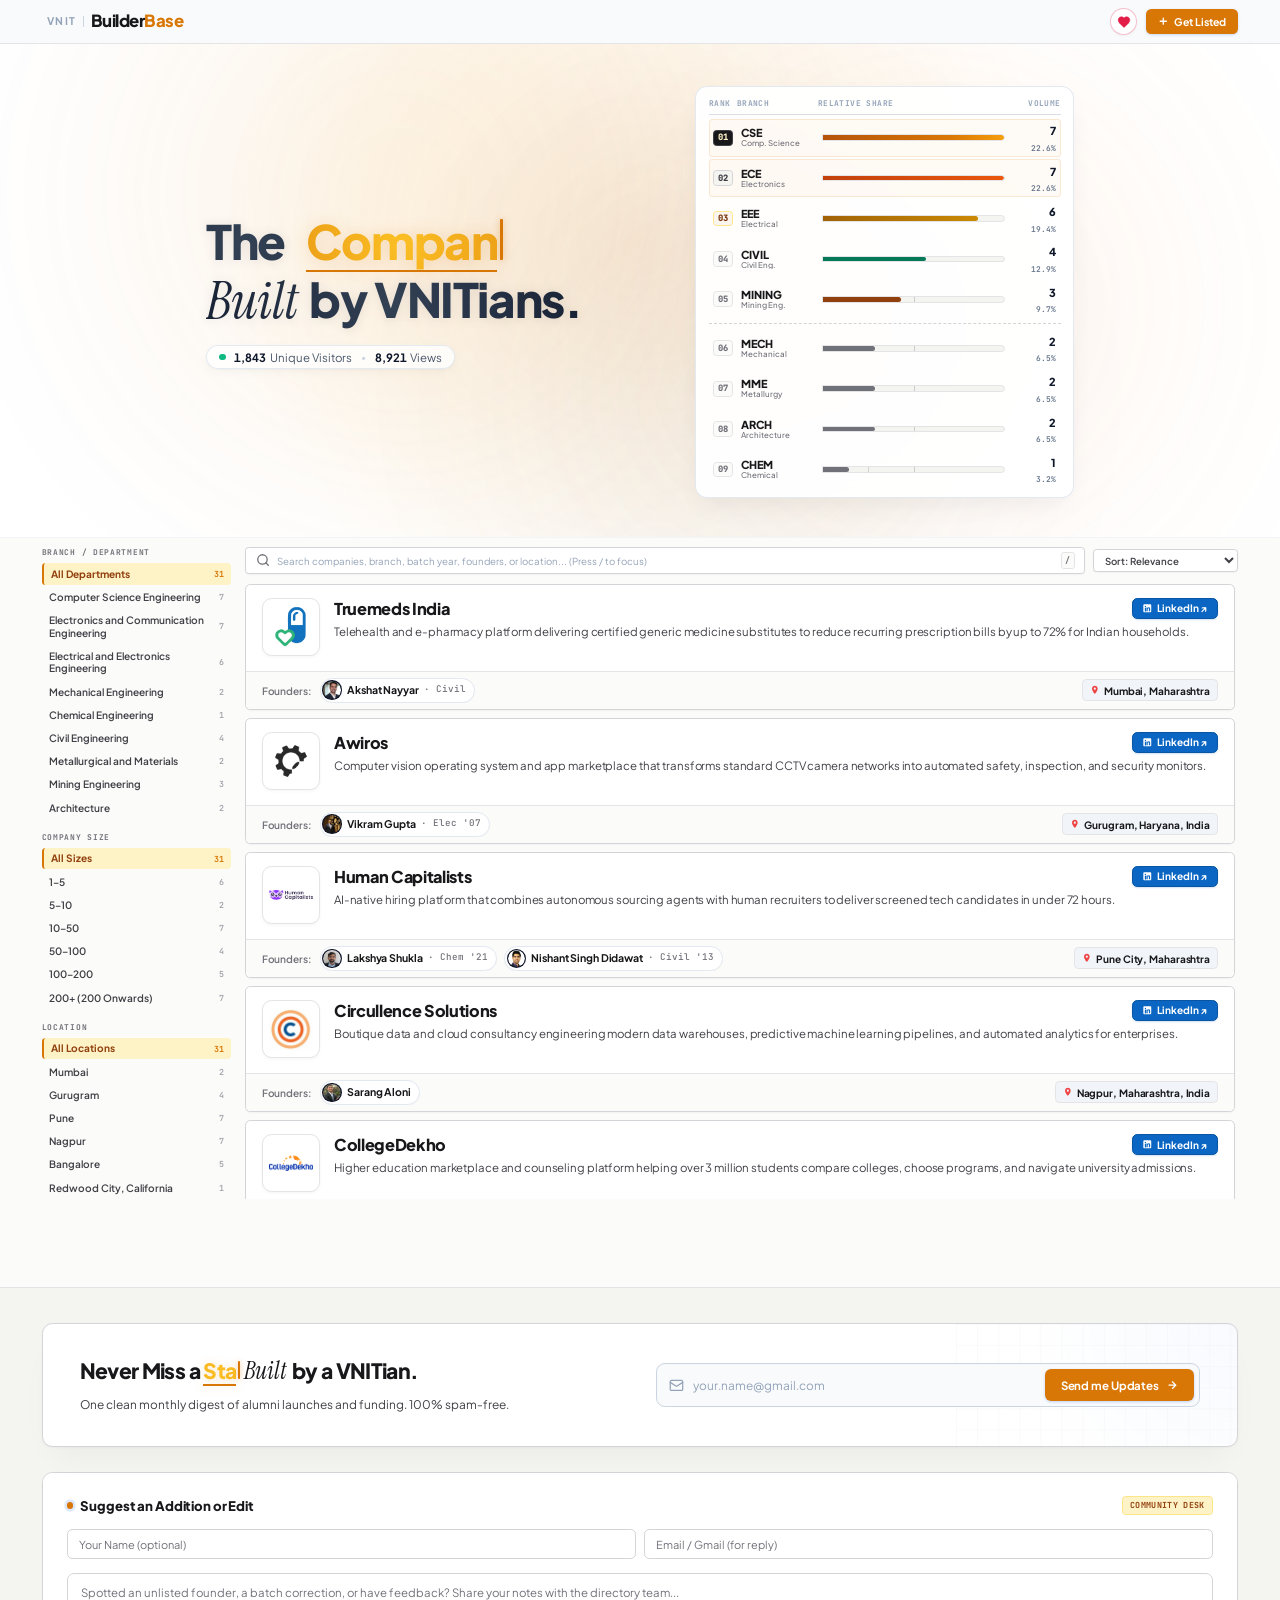
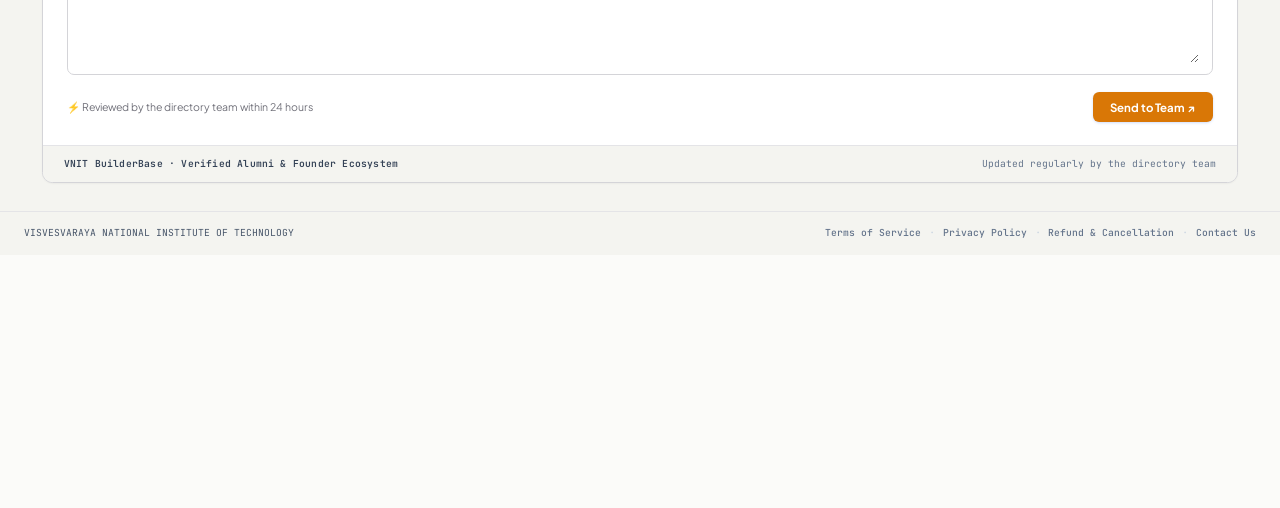
==== commit cde847a9: "Add typewriter dynamic animation to dispatch newsletter headline and update subheadline to decided w" ====
--- a/index.html
+++ b/index.html
@@ -461,9 +461,9 @@
       <div class="studio-dispatch-card" id="newsletterCard">
         <!-- Left: Editorial Context & Narrative -->
         <div class="dispatch-left" id="dispatchLeftContent">
-          <h2 class="dispatch-title">Never Miss a startup Built by a VNITian.</h2>
+          <h2 class="dispatch-title">Never Miss a <span class="dispatch-dynamic-wrap"><span class="dispatch-accent-plane" id="dispatchDynamicWord">Startup</span><span class="dispatch-typing-caret" id="dispatchCaret" aria-hidden="true"></span></span> <em class="headline-word-built">Built</em> by a VNITian.</h2>
           <p class="dispatch-sub" id="dispatchSubText">
-            A handpicked monthly briefing covering alumni venture launches, seed rounds, and campus innovation.
+            One clean monthly digest of alumni launches and funding. 100% spam-free.
           </p>
         </div>
 
--- a/css/style.css
+++ b/css/style.css
@@ -2373,6 +2373,40 @@
       letter-spacing: -0.03em;
       color: var(--ink-primary);
       margin: 2px 0 0 0;
+    }
+
+    /* DISPATCH NEWSLETTER DYNAMIC KEYWORD CONTAINER */
+    .dispatch-dynamic-wrap {
+      display: inline-flex;
+      align-items: baseline;
+      vertical-align: baseline;
+      white-space: nowrap;
+      min-height: 1.15em;
+    }
+
+    .dispatch-accent-plane {
+      display: inline-block;
+      min-height: 1.12em;
+      min-width: 2px;
+      line-height: inherit;
+      background: radial-gradient(circle 320px at var(--light-x, 50%) var(--light-y, 50%), #FBBF24 0%, #D97706 65%, #78350F 100%);
+      -webkit-background-clip: text;
+      -webkit-text-fill-color: transparent;
+      border-bottom: 2.5px solid #D97706;
+      padding-bottom: 1px;
+      filter: drop-shadow(0 2px 6px rgba(217, 119, 6, 0.20));
+    }
+
+    .dispatch-typing-caret {
+      display: inline-block;
+      width: 2.5px;
+      height: 0.84em;
+      background: #D97706;
+      vertical-align: -0.05em;
+      margin-left: 2px;
+      border-radius: 1px;
+      animation: heroCaretBlink 0.75s infinite;
+      box-shadow: 0 0 6px rgba(217, 119, 6, 0.45);
     }
 
     .dispatch-sub {
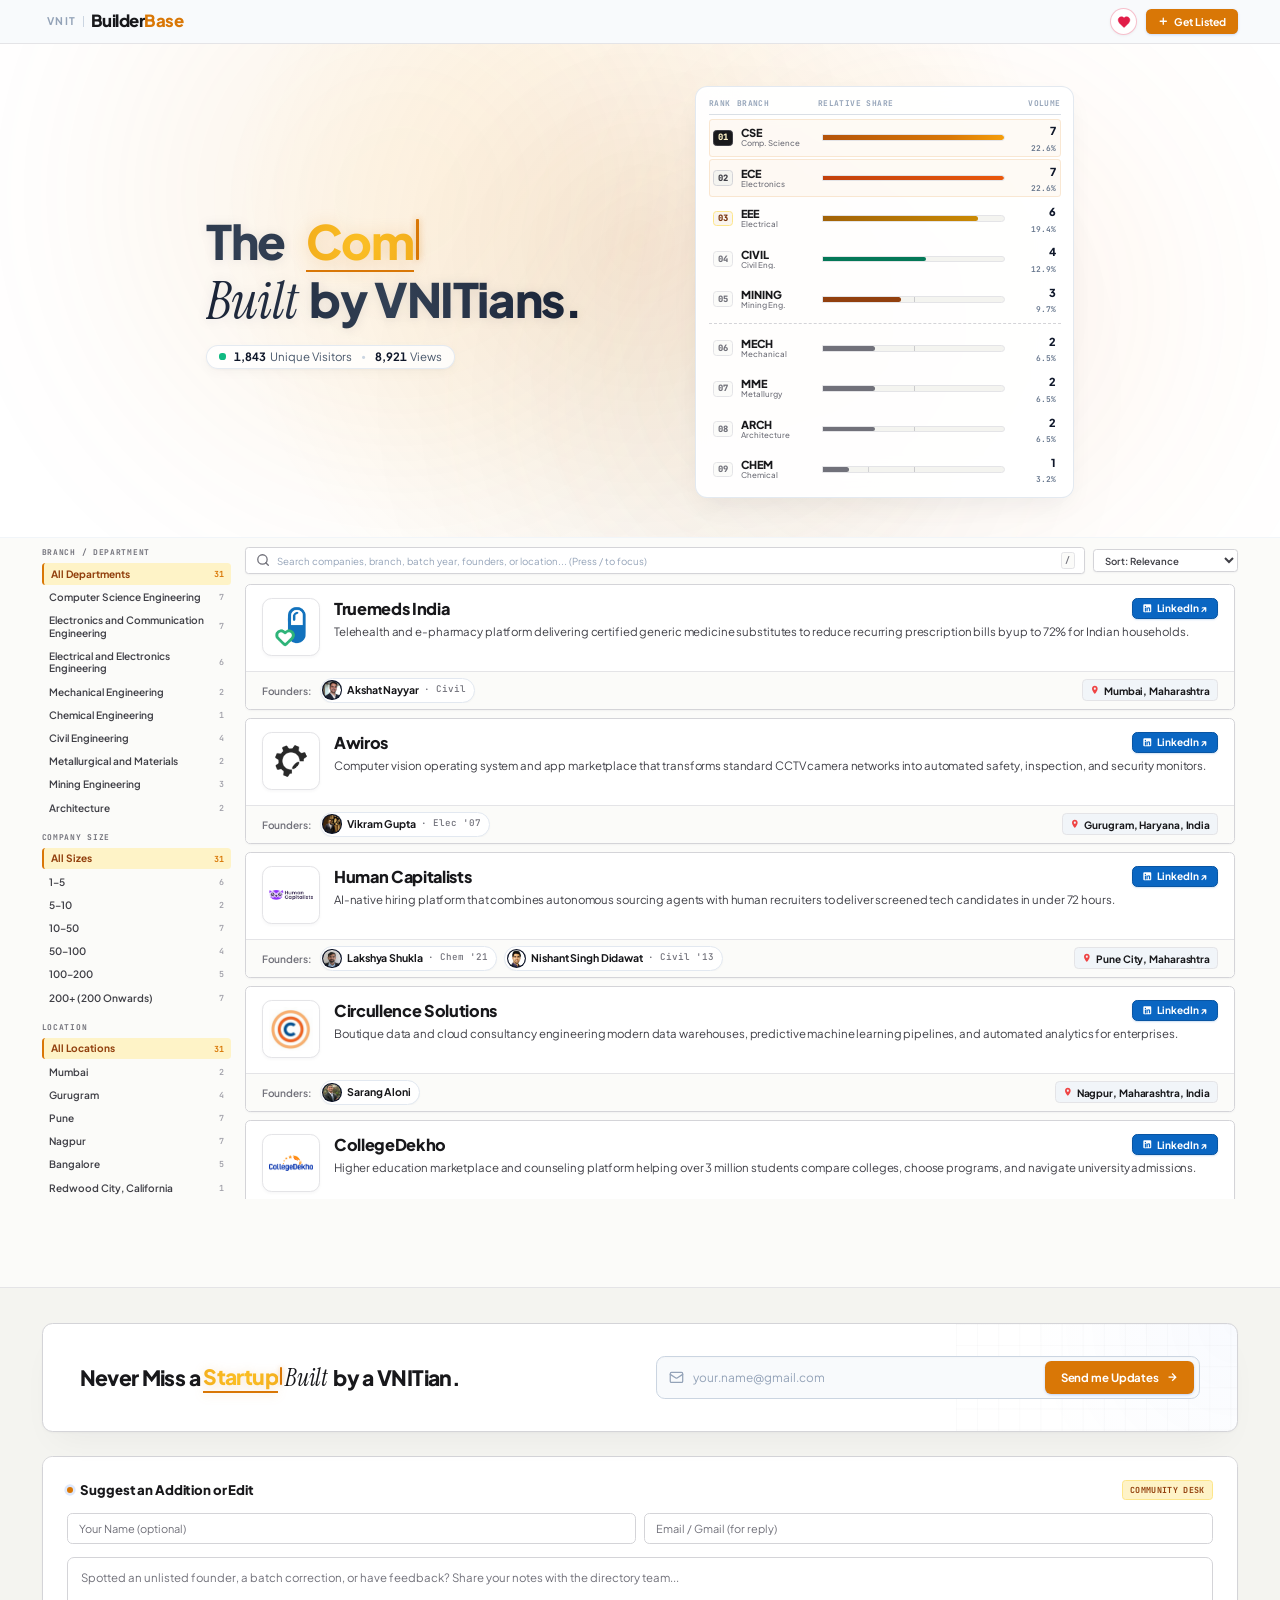
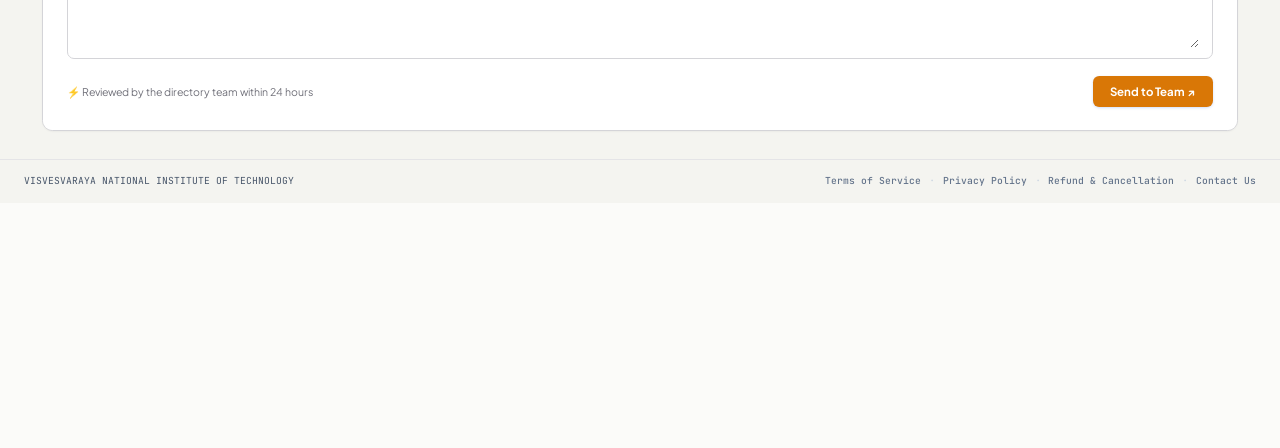
==== commit 79968440: "Remove newsletter subheadline and dock basement strip" ====
--- a/index.html
+++ b/index.html
@@ -462,9 +462,6 @@
         <!-- Left: Editorial Context & Narrative -->
         <div class="dispatch-left" id="dispatchLeftContent">
           <h2 class="dispatch-title">Never Miss a <span class="dispatch-dynamic-wrap"><span class="dispatch-accent-plane" id="dispatchDynamicWord">Startup</span><span class="dispatch-typing-caret" id="dispatchCaret" aria-hidden="true"></span></span> <em class="headline-word-built">Built</em> by a VNITian.</h2>
-          <p class="dispatch-sub" id="dispatchSubText">
-            One clean monthly digest of alumni launches and funding. 100% spam-free.
-          </p>
         </div>
 
         <!-- Right: Architectural Action Capsule -->
@@ -533,12 +530,6 @@
             </div>
           </div>
 
-        </div>
-
-        <!-- INTEGRATED BASEMENT STRIP -->
-        <div class="dock-basement-strip">
-          <span class="dock-basement-tag">VNIT BuilderBase · Verified Alumni &amp; Founder Ecosystem</span>
-          <span class="dock-basement-sub">Updated regularly by the directory team</span>
         </div>
       </div>
 
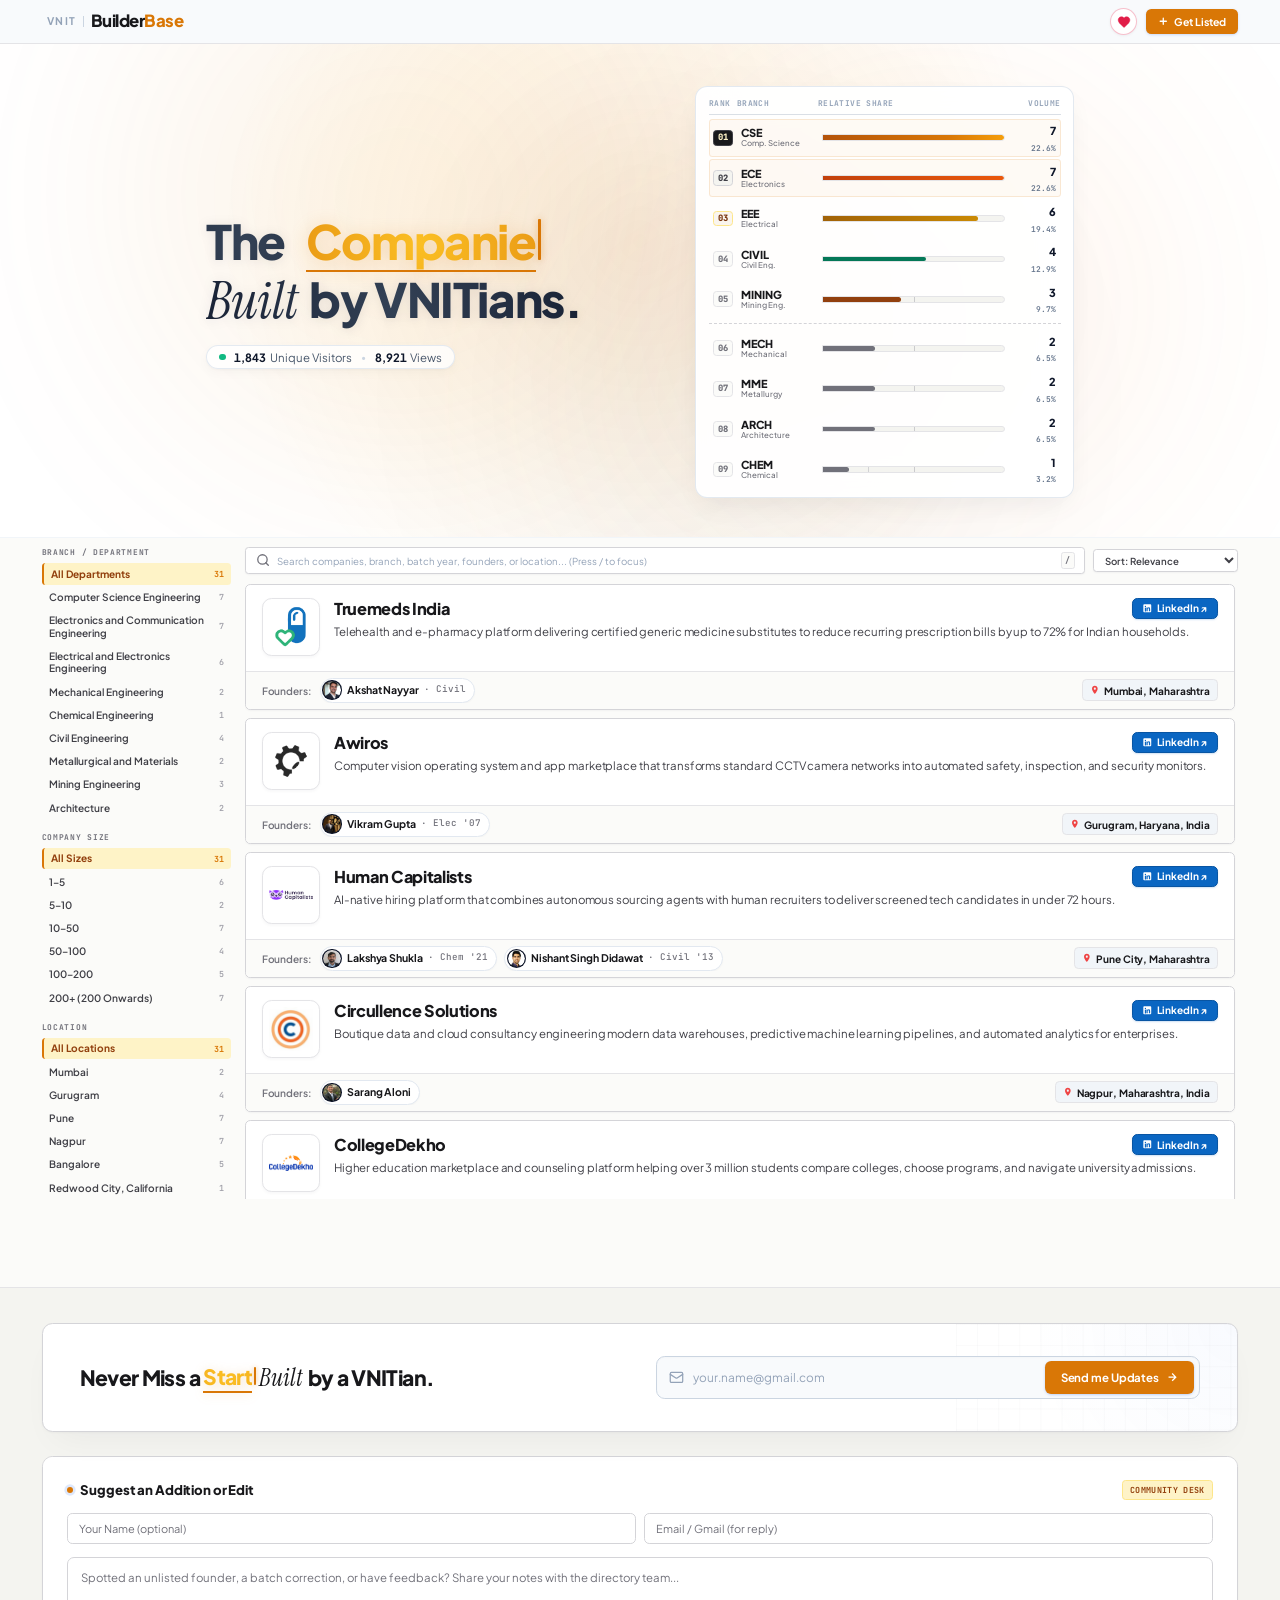
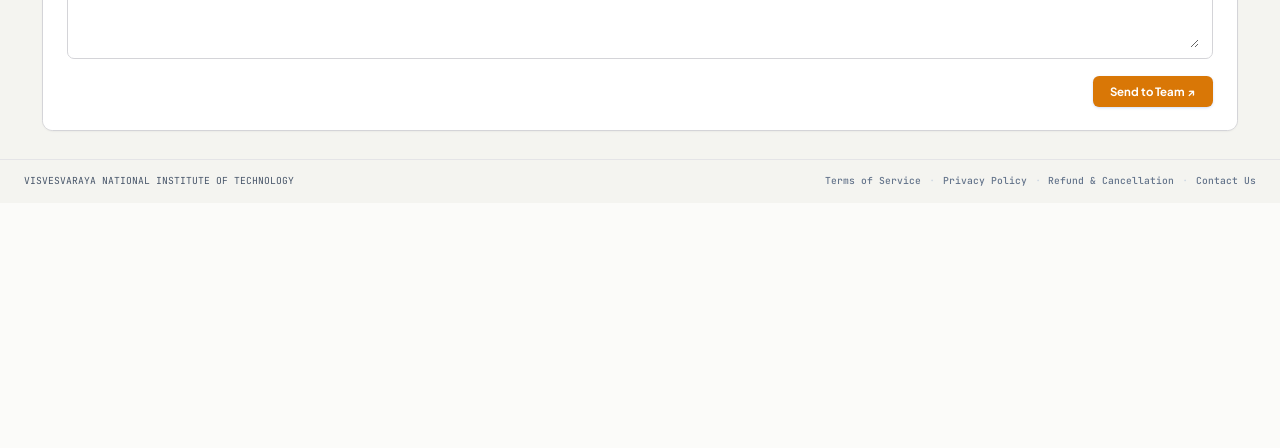
==== commit 481f0f05: "Remove reviewed hint from feedback action row" ====
--- a/index.html
+++ b/index.html
@@ -521,9 +521,8 @@
               <textarea id="feedbackInput" class="dock-hero-textarea" rows="4" placeholder="Spotted an unlisted founder, a batch correction, or have feedback? Share your notes with the directory team..."></textarea>
             </div>
 
-            <!-- Step 3: Action Row (Hint + Send Button) -->
+            <!-- Step 3: Action Row (Send Button) -->
             <div class="dock-action-row">
-              <span class="dock-action-hint">⚡ Reviewed by the directory team within 24 hours</span>
               <button type="button" class="dock-anchored-btn" onclick="sendMakerFeedback()">
                 Send to Team ↗
               </button>
--- a/css/style.css
+++ b/css/style.css
@@ -2868,7 +2868,7 @@
     .dock-action-row {
       display: flex;
       align-items: center;
-      justify-content: space-between;
+      justify-content: flex-end;
       gap: 12px;
       margin-top: 4px;
     }
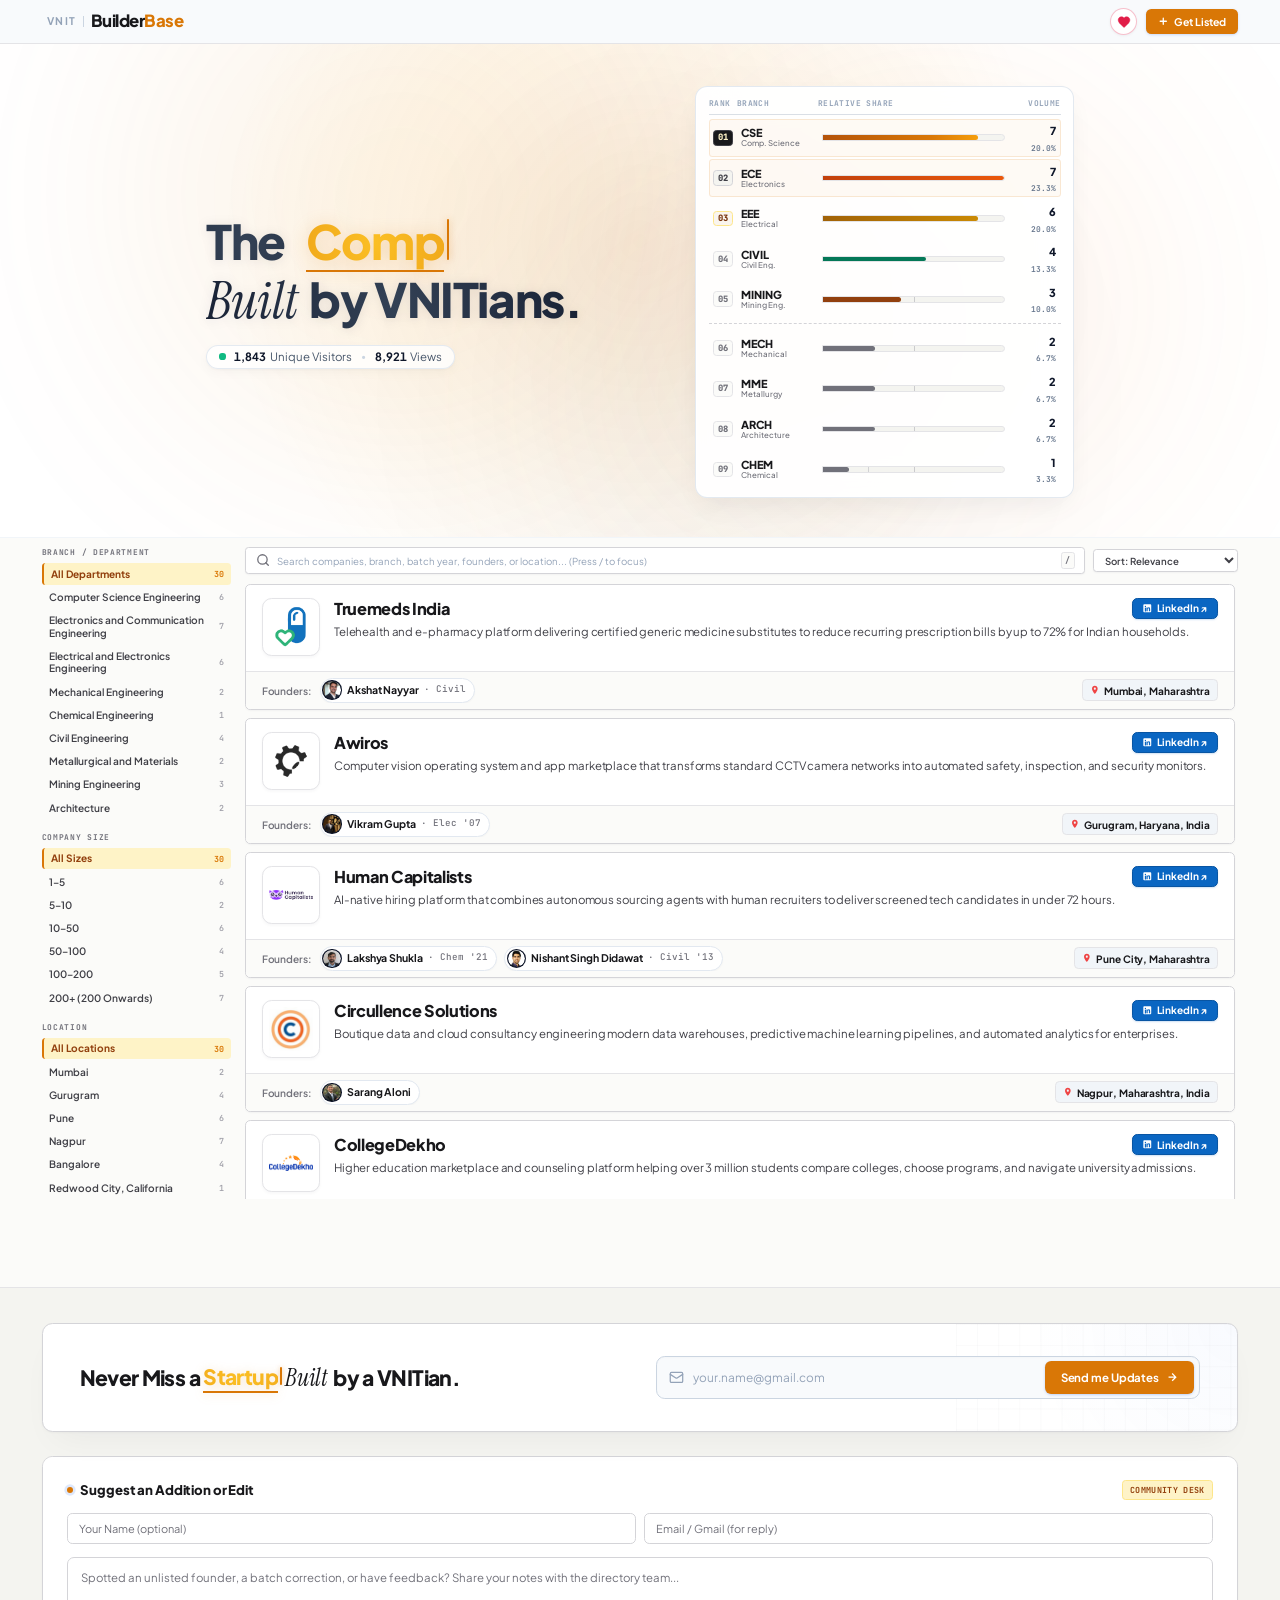
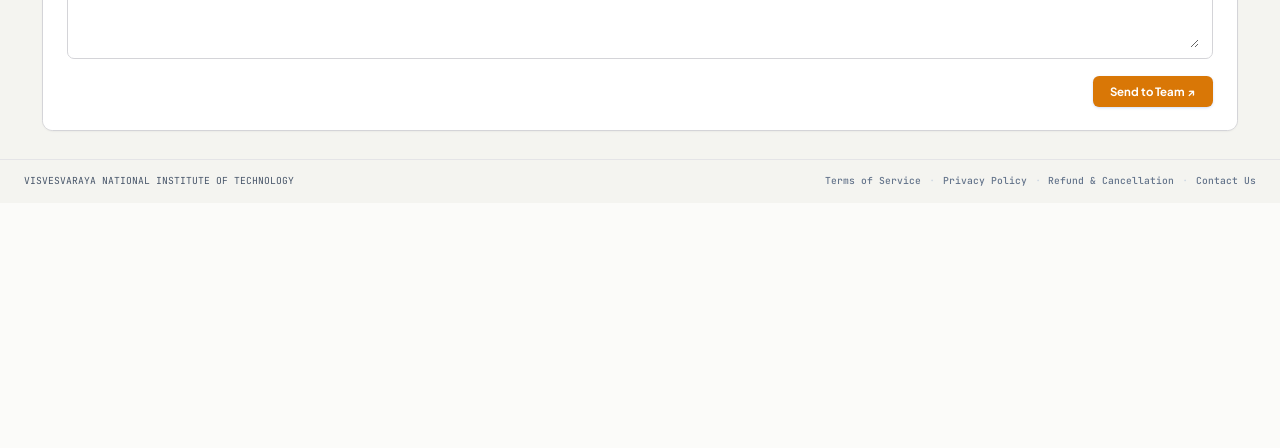
==== commit 91c0bc9e: "Integrate official Razorpay link https://razorpay.me/@vnitbuilderbase and update compliance terms" ====
--- a/index.html
+++ b/index.html
@@ -6,13 +6,13 @@
   <meta name="viewport" content="width=device-width, initial-scale=1.0, viewport-fit=cover">
   <title>VNIT BuilderBase — Startups, Products & Alumni Creators</title>
   <meta name="description"
-    content="The definitive discovery base of startups, products, and ventures built by VNIT alumni. Connect with founders in 1 click.">
+    content="The definitive discovery base of startups, products, and ventures built by VNIT alumni.">
   <meta name="theme-color" content="#000000">
 
   <!-- Open Graph -->
   <meta property="og:title" content="VNIT BuilderBase — Startups, Products & Alumni Creators">
   <meta property="og:description"
-    content="The definitive discovery base of startups, products, and ventures built by VNIT alumni. Connect with founders in 1 click.">
+    content="The definitive discovery base of startups, products, and ventures built by VNIT alumni.">
   <meta property="og:type" content="website">
 
   <!-- Typography: Plus Jakarta Sans & JetBrains Mono -->
@@ -797,8 +797,8 @@
         </div>
 
         <!-- Dynamic Action Button -->
-        <a href="javascript:void(0)" onclick="triggerUpiPay()" class="dock-btn-support" id="dockSupportBtn">
-          Pay ₹150 via Any UPI App ↗
+        <a href="https://razorpay.me/@vnitbuilderbase?amount=150" target="_blank" rel="noopener noreferrer" onclick="handleDonationLinkClick(event)" class="dock-btn-support" id="dockSupportBtn">
+          Pay ₹150 via Any UPI App / Cards ↗
         </a>
 
         <!-- Finalized Reassurance Micro-Line -->
@@ -839,7 +839,7 @@
           </div>
           <div class="legal-section">
             <h4 class="legal-h4">2. Platform Purpose &amp; Scope</h4>
-            <p class="legal-p">VNIT BuilderBase is an independent community initiative designed to discover, celebrate, and connect startup ventures, digital products, and innovations founded or co-founded by alumni of Visvesvaraya National Institute of Technology (VNIT), Nagpur. It serves exclusively as a discovery and networking bridge between founders, students, operators, and ecosystem builders.</p>
+            <p class="legal-p">VNIT BuilderBase is an independent educational and community initiative designed to discover, celebrate, and index startup ventures, digital products, and innovations founded or co-founded by alumni of Visvesvaraya National Institute of Technology (VNIT), Nagpur. It serves exclusively as a read-only digital reference directory and public research catalogue. The platform does not operate as a social network, and does not provide user profiles, user messaging, or chat services.</p>
           </div>
           <div class="legal-section">
             <h4 class="legal-h4">3. Directory Submissions &amp; Verification</h4>
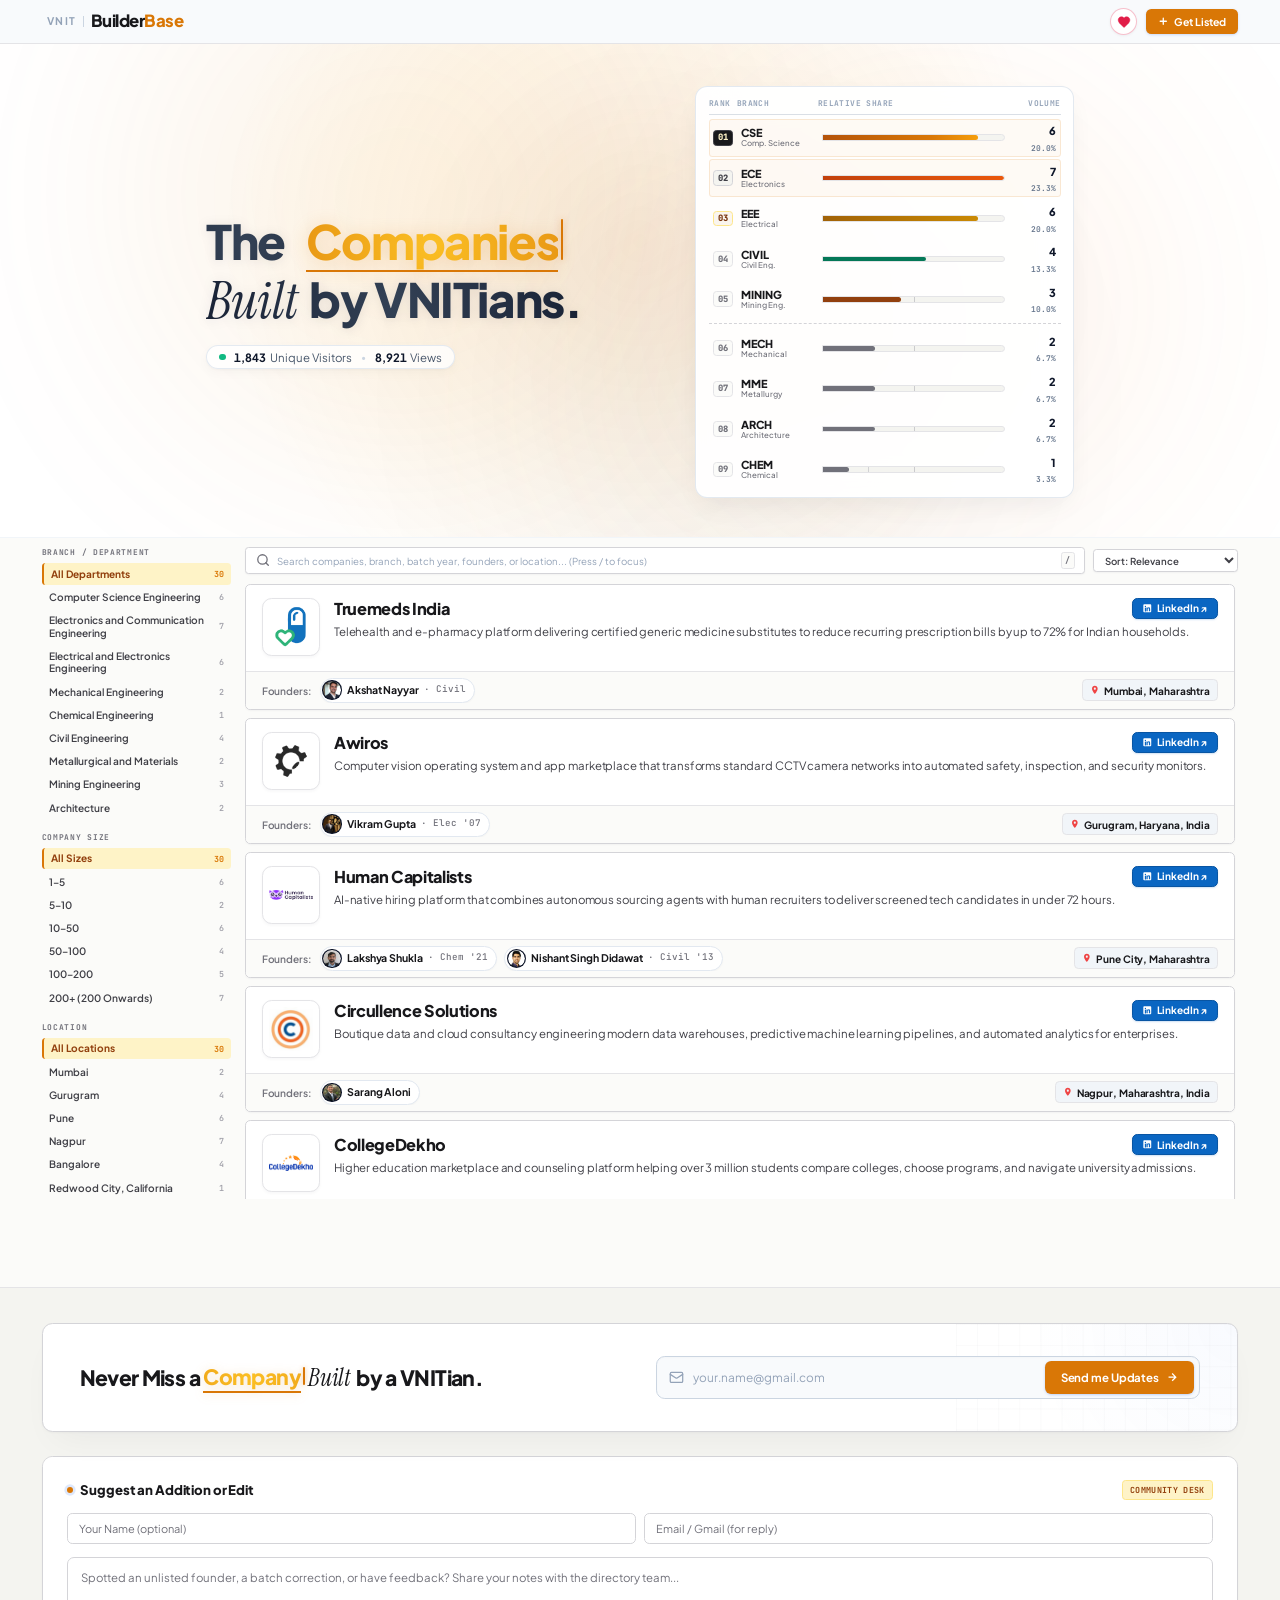
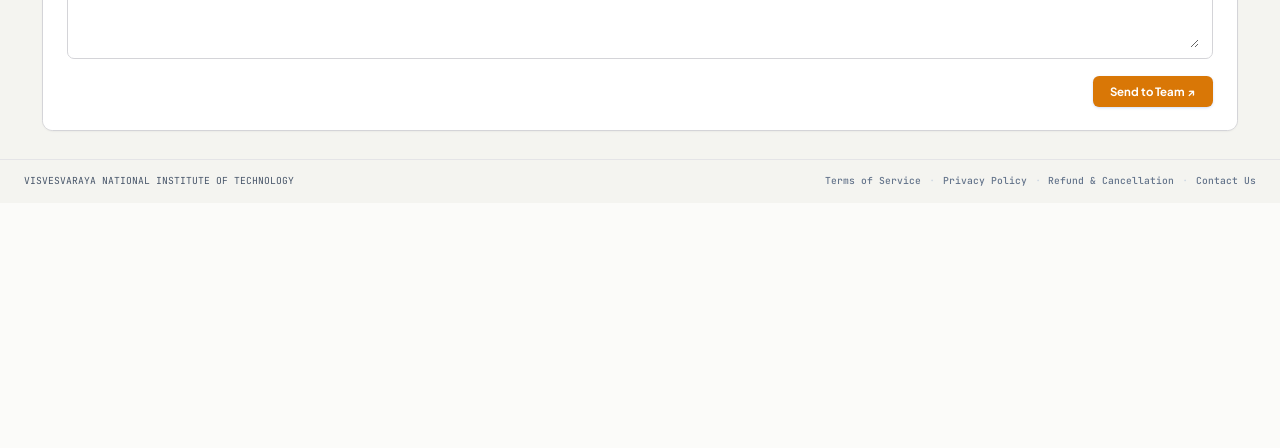
==== commit b450775b: "Fix Razorpay link: use clean URL without query params to avoid Razorpay.me router error" ====
--- a/index.html
+++ b/index.html
@@ -797,7 +797,7 @@
         </div>
 
         <!-- Dynamic Action Button -->
-        <a href="https://razorpay.me/@vnitbuilderbase?amount=150" target="_blank" rel="noopener noreferrer" onclick="handleDonationLinkClick(event)" class="dock-btn-support" id="dockSupportBtn">
+        <a href="https://razorpay.me/@vnitbuilderbase" target="_blank" rel="noopener noreferrer" onclick="handleDonationLinkClick(event)" class="dock-btn-support" id="dockSupportBtn">
           Pay ₹150 via Any UPI App / Cards ↗
         </a>
 
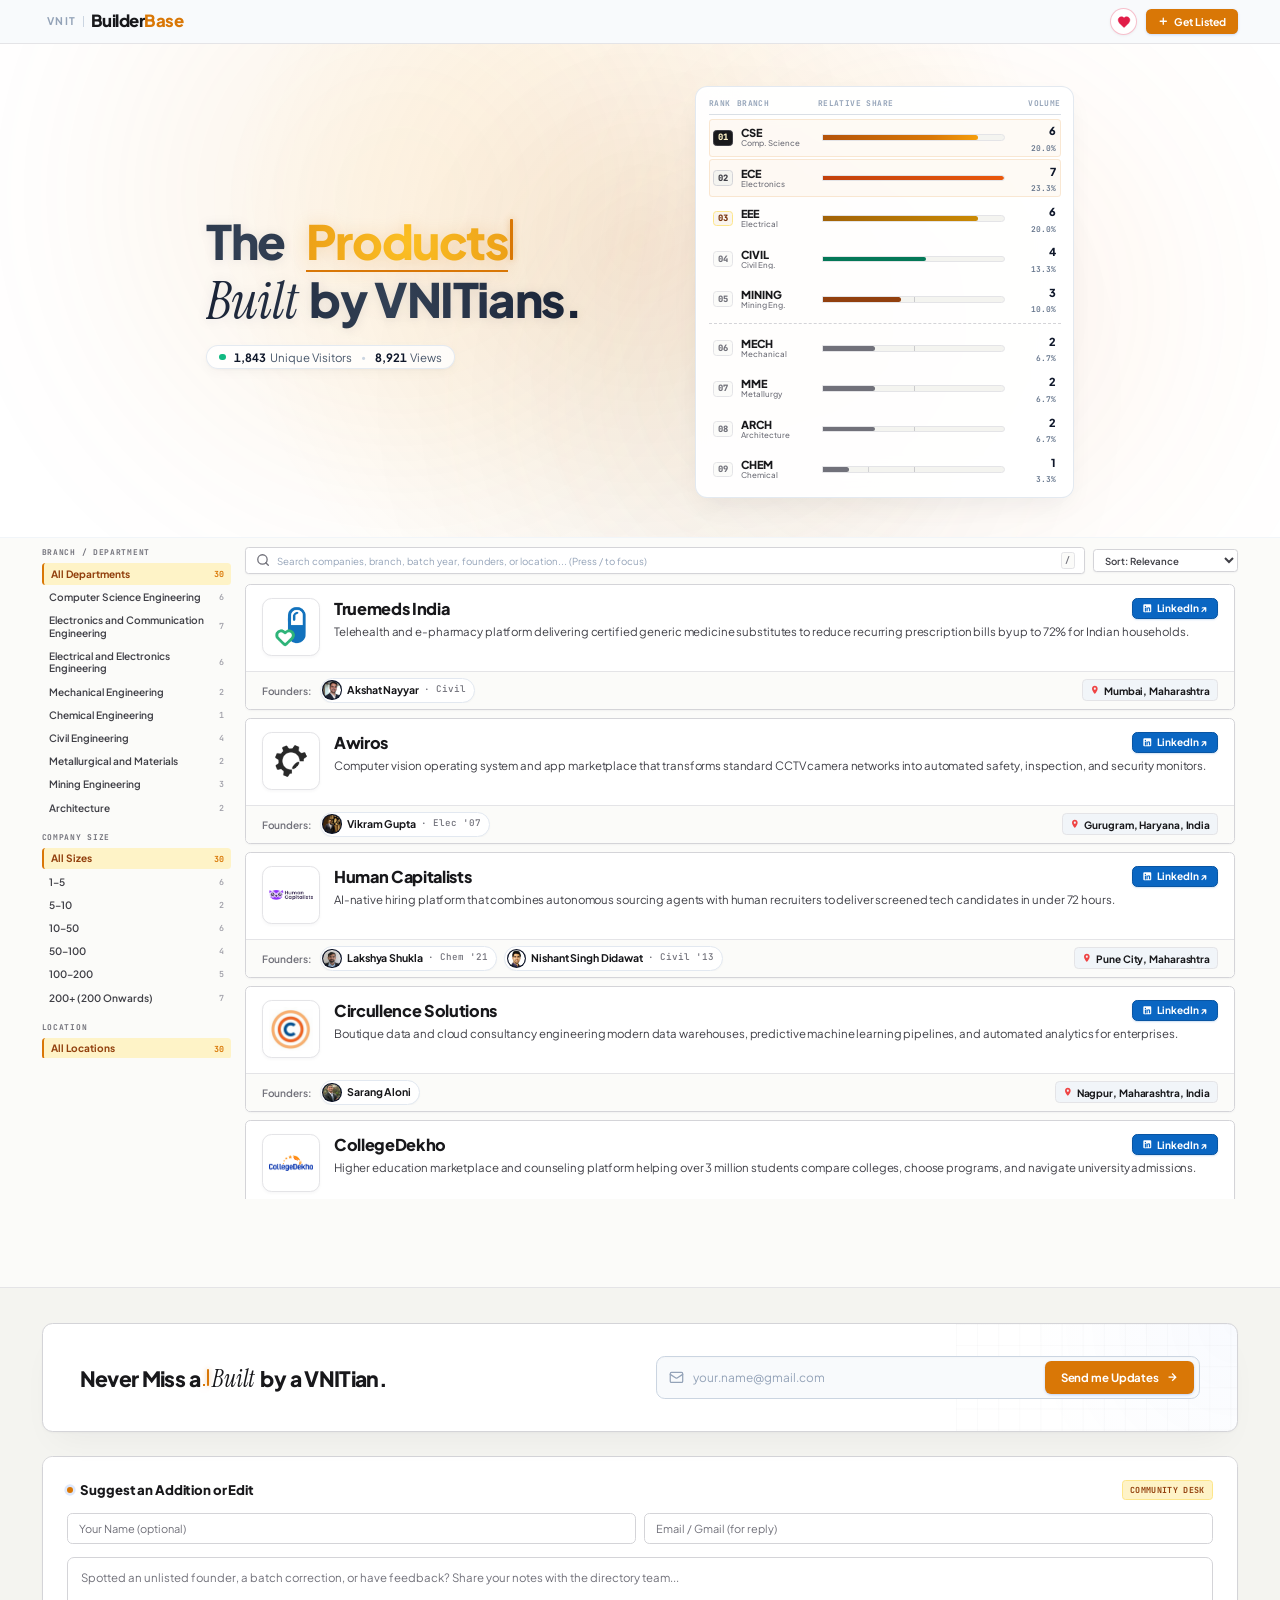
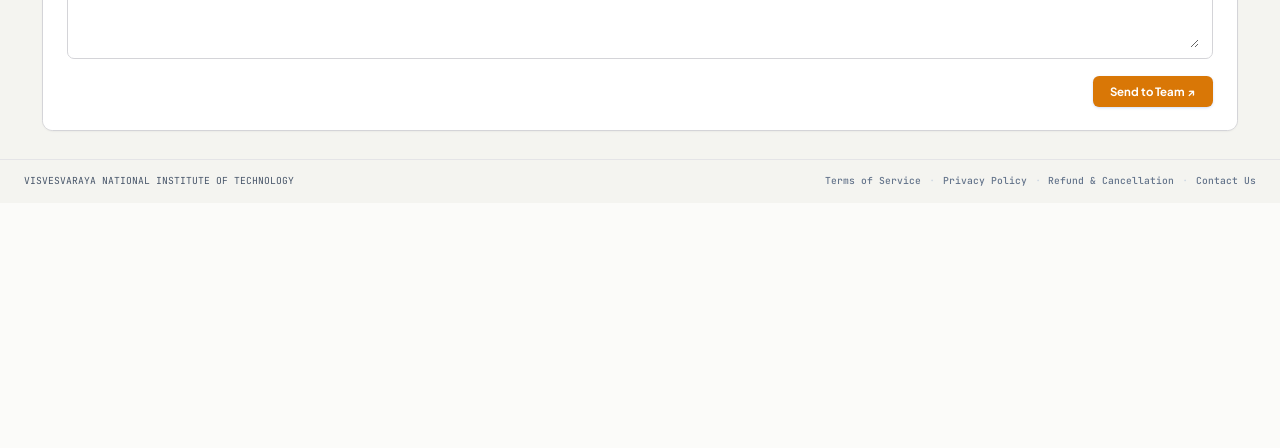
==== commit 1da7bfe6: "Integrate official Buy Me a Coffee link https://buymeacoffee.com/vnitbuilderbase and update legal te" ====
--- a/index.html
+++ b/index.html
@@ -25,8 +25,7 @@
   <!-- Core Design System Stylesheet -->
   <link rel="stylesheet" href="css/style.css?v=static_headline_vertex_v11">
 
-  <!-- Razorpay Official Checkout SDK -->
-  <script src="https://checkout.razorpay.com/v1/checkout.js"></script>
+  <!-- Fonts & Icons Preloaded -->
 </head>
 
 <body>
@@ -797,8 +796,8 @@
         </div>
 
         <!-- Dynamic Action Button -->
-        <a href="https://razorpay.me/@vnitbuilderbase" target="_blank" rel="noopener noreferrer" onclick="handleDonationLinkClick(event)" class="dock-btn-support" id="dockSupportBtn">
-          Pay ₹150 via Any UPI App / Cards ↗
+        <a href="https://buymeacoffee.com/vnitbuilderbase" target="_blank" rel="noopener noreferrer" onclick="handleDonationLinkClick(event)" class="dock-btn-support" id="dockSupportBtn">
+          Support ₹150 via Buy Me a Coffee ☕ ↗
         </a>
 
         <!-- Finalized Reassurance Micro-Line -->
@@ -863,7 +862,7 @@
           </div>
           <div class="legal-section">
             <h4 class="legal-h4">2. Payment Security &amp; Processing</h4>
-            <p class="legal-p">Voluntary contributions made on VNIT BuilderBase are handled entirely through <strong>Razorpay Payment Gateway (PCI-DSS Level 1 Compliant)</strong>. <strong>We do not collect, store, or have access to any sensitive banking credentials, card numbers, or UPI PINs.</strong> All transactions are end-to-end encrypted under RBI and NPCI payment security standards.</p>
+            <p class="legal-p">Voluntary contributions made on VNIT BuilderBase are handled securely through <strong>Buy Me a Coffee (PCI-DSS Compliant)</strong>. <strong>We do not collect, store, or have access to any sensitive banking credentials, card numbers, or UPI PINs.</strong> All transactions are end-to-end encrypted under standard payment security guidelines.</p>
           </div>
           <div class="legal-section">
             <h4 class="legal-h4">3. How We Use Information</h4>
@@ -891,7 +890,7 @@
           </div>
           <div class="legal-section">
             <h4 class="legal-h4">4. Refund Timeline &amp; Processing</h4>
-            <p class="legal-p">To initiate a refund, please send an email to <strong><a href="mailto:vnitbuilderbase@gmail.com" class="legal-email-link">vnitbuilderbase@gmail.com</a></strong> with your <strong>Razorpay Payment ID</strong> and transaction date. Upon receipt, our team will review and approve the refund within 24 hours. The funds will be credited back to your original payment source (UPI account, Bank Account, or Card) within <strong>5 to 7 business days</strong> via Razorpay.</p>
+            <p class="legal-p">To initiate a refund, please send an email to <strong><a href="mailto:vnitbuilderbase@gmail.com" class="legal-email-link">vnitbuilderbase@gmail.com</a></strong> with your <strong>payment confirmation receipt</strong> and transaction date. Upon receipt, our team will review and approve the refund within 24 hours. The funds will be credited back to your original payment source within <strong>5 to 7 business days</strong>.</p>
           </div>
         </div>
 
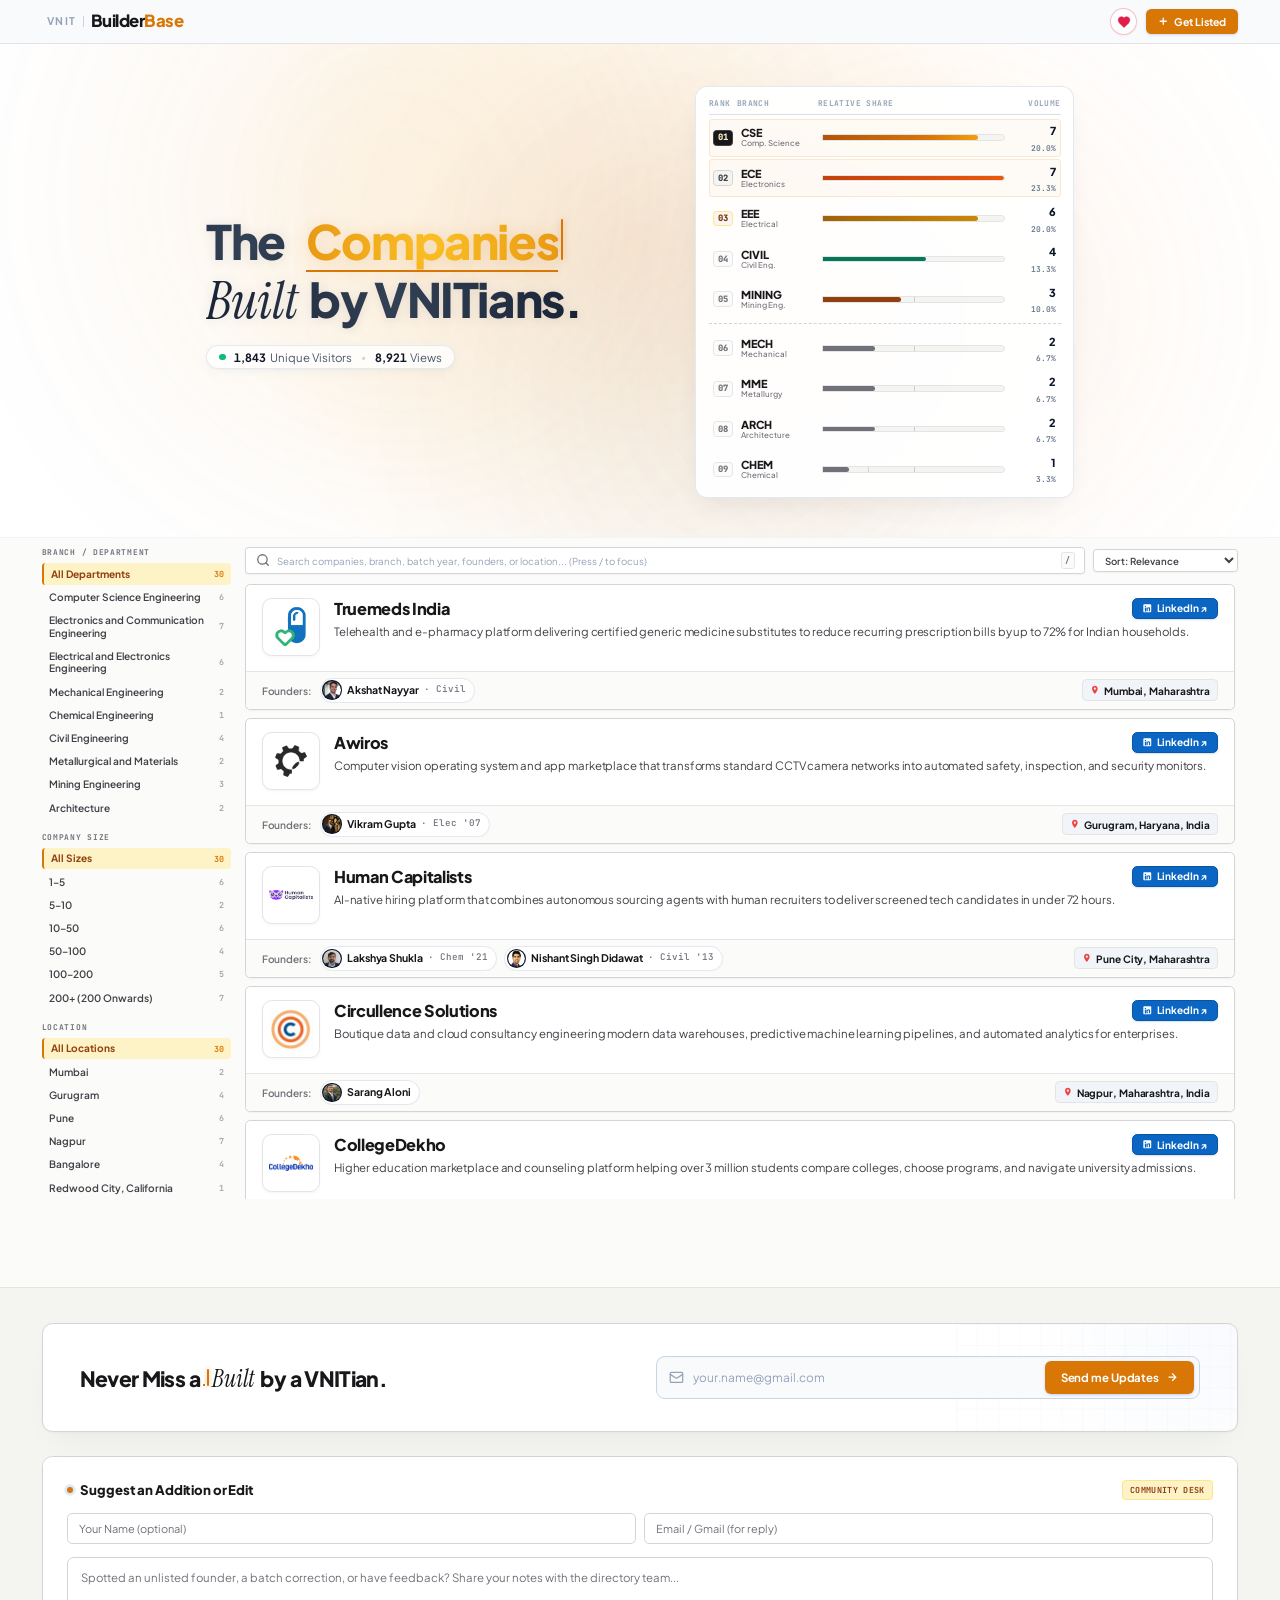
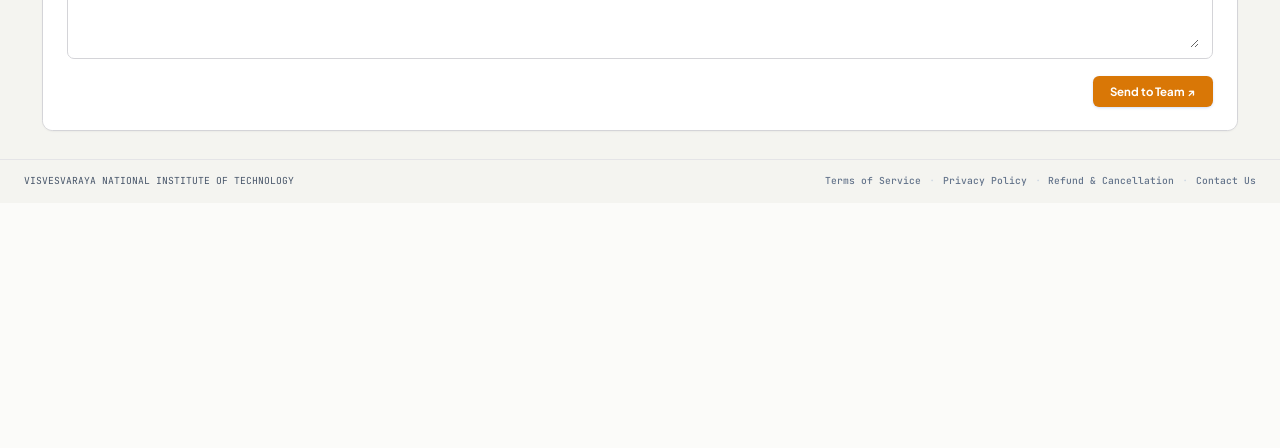
==== commit e3f72f4a: "Deploy: Switch payment gateway to Buy Me a Coffee link" ====
--- a/index.html
+++ b/index.html
@@ -23,9 +23,9 @@
     rel="stylesheet">
 
   <!-- Core Design System Stylesheet -->
-  <link rel="stylesheet" href="css/style.css?v=static_headline_vertex_v11">
-
-  <!-- Fonts & Icons Preloaded -->
+  <link rel="stylesheet" href="css/style.css?v=bmc_v2">
+
+  <!-- Production Build: Buy Me a Coffee Integration 2026-10-12 -->
 </head>
 
 <body>
